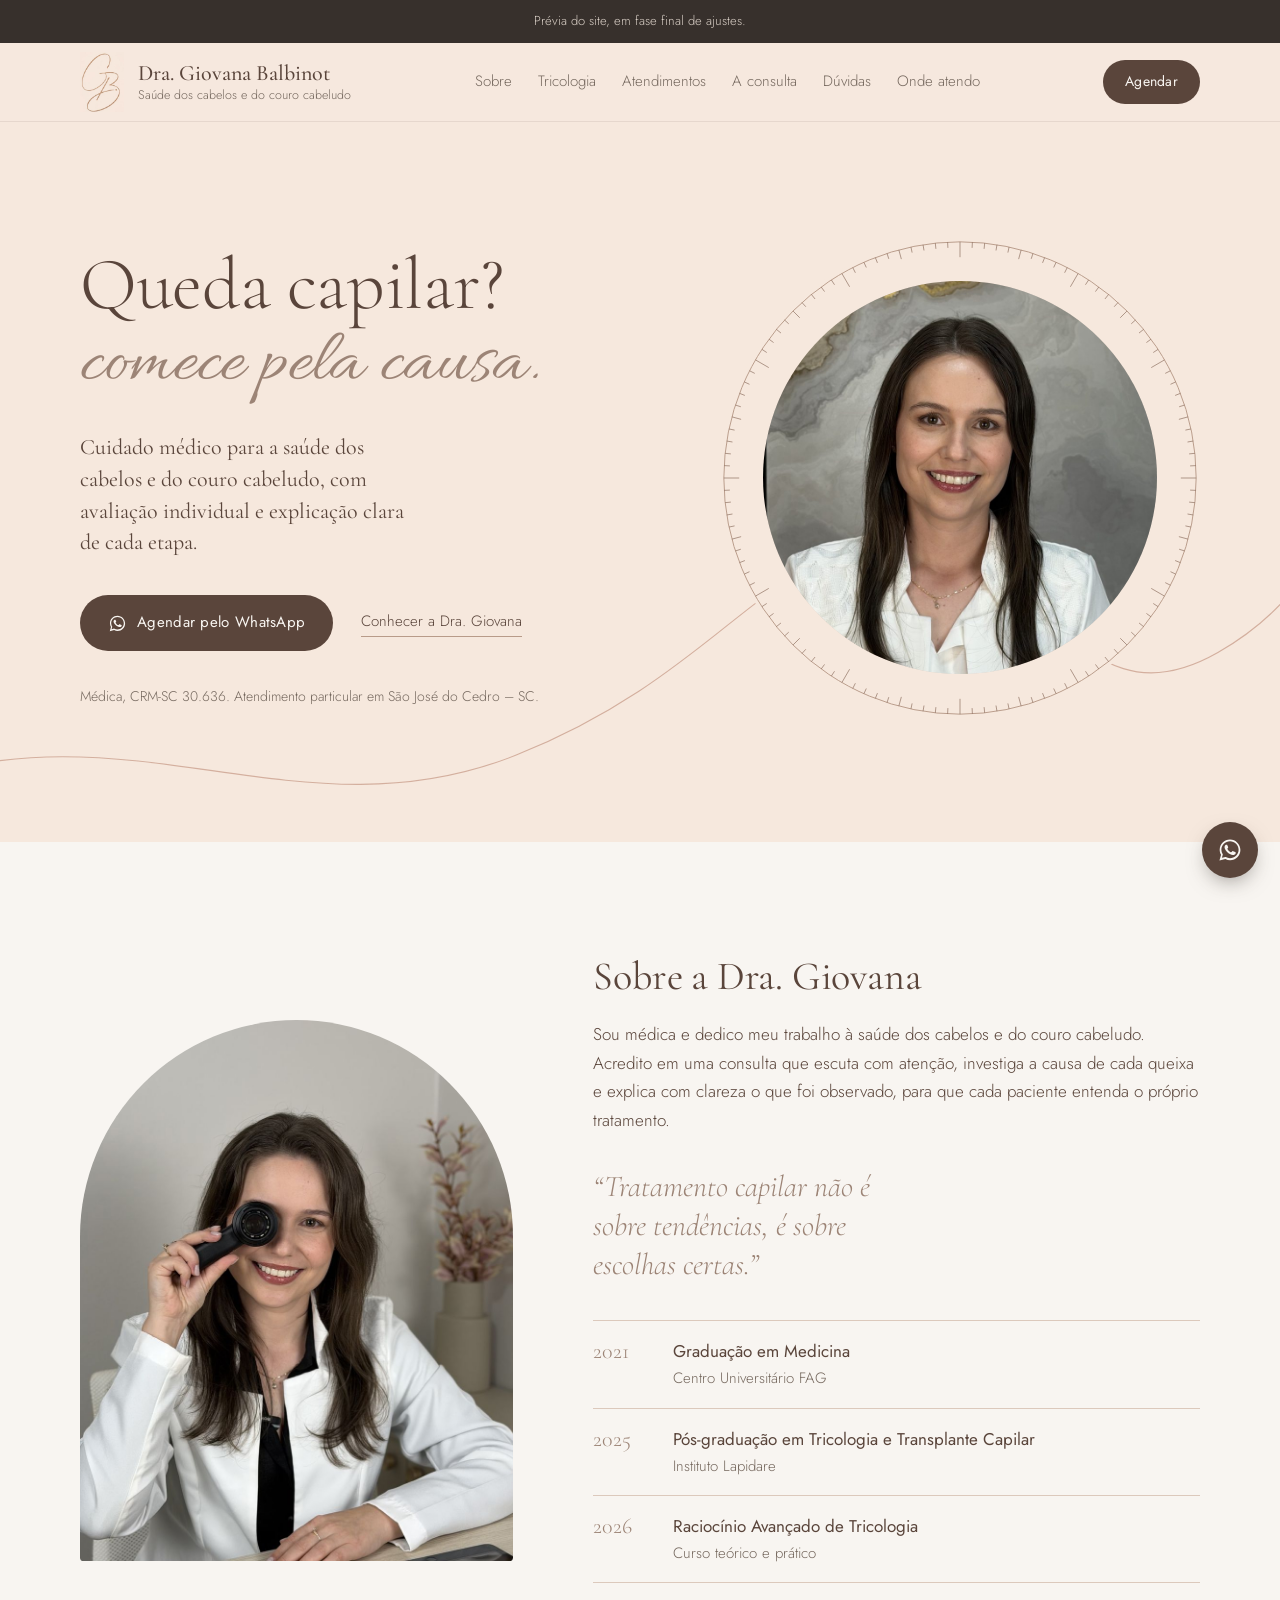
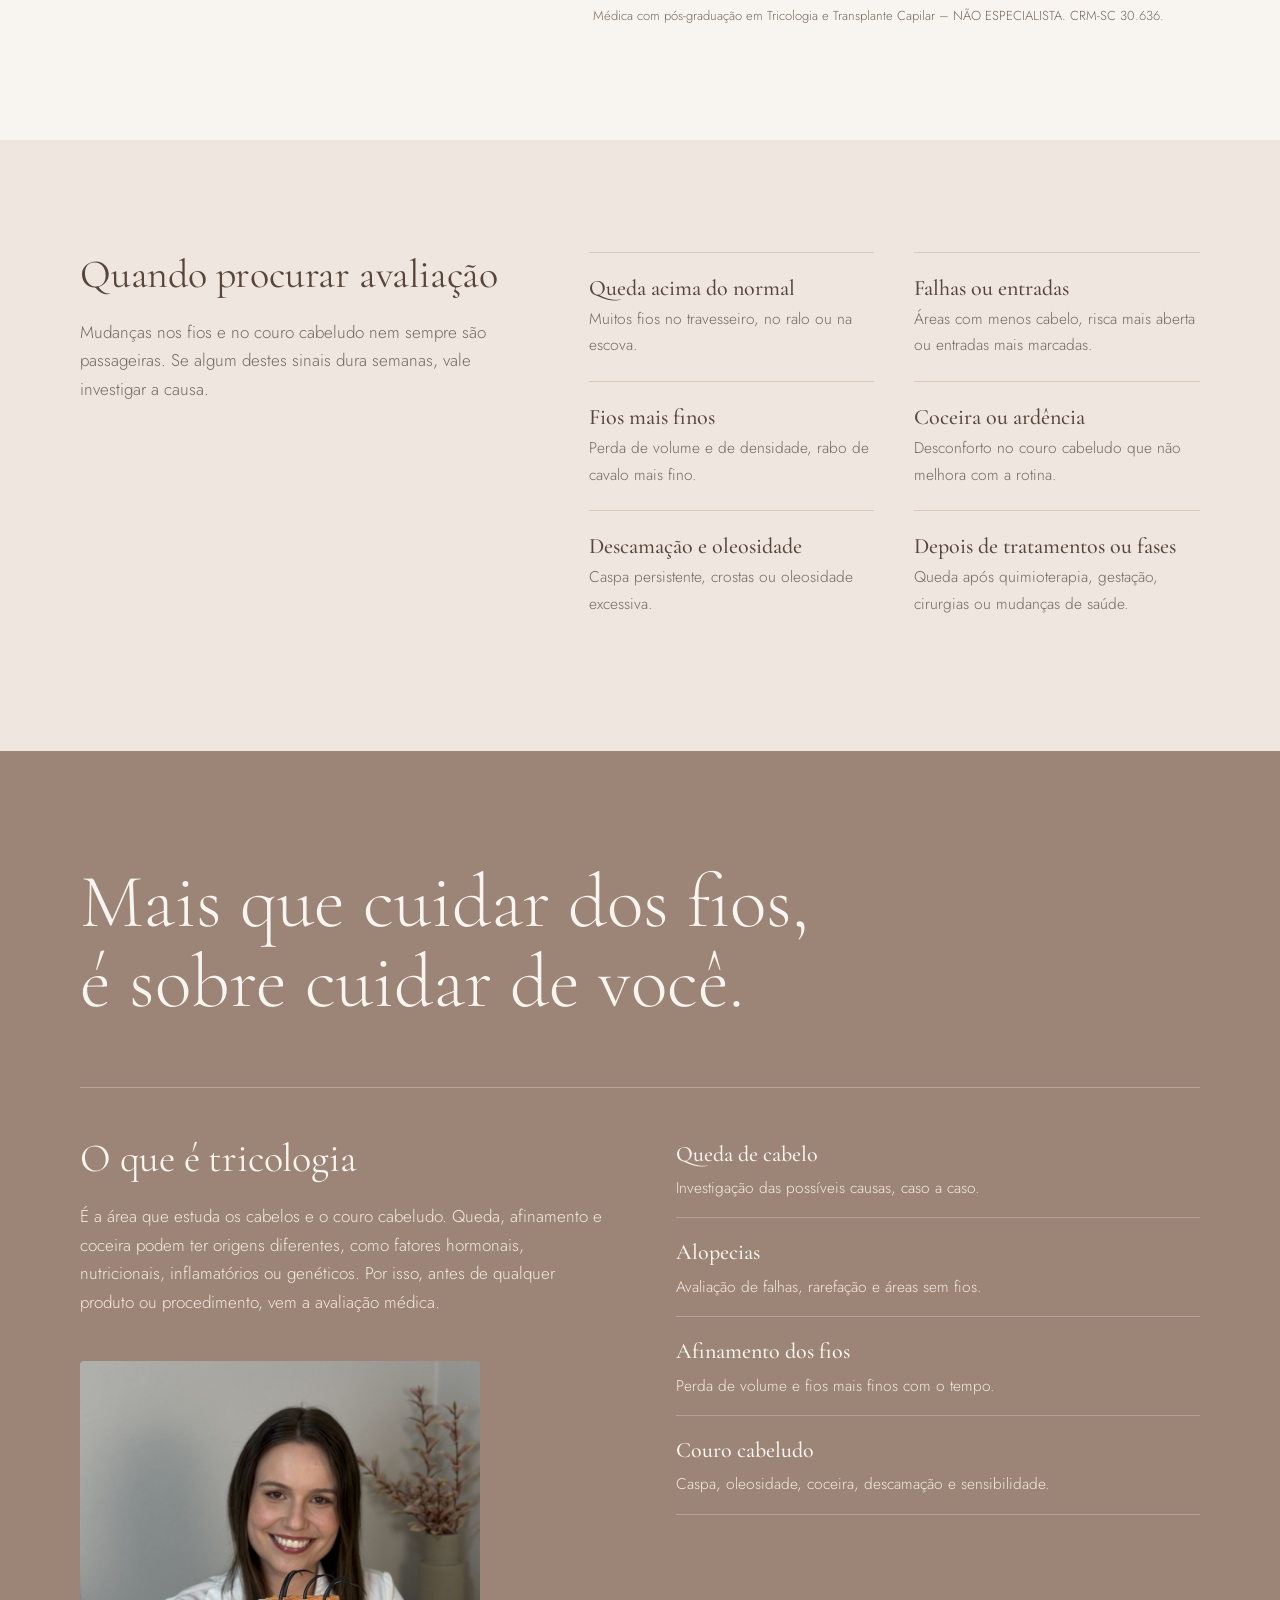
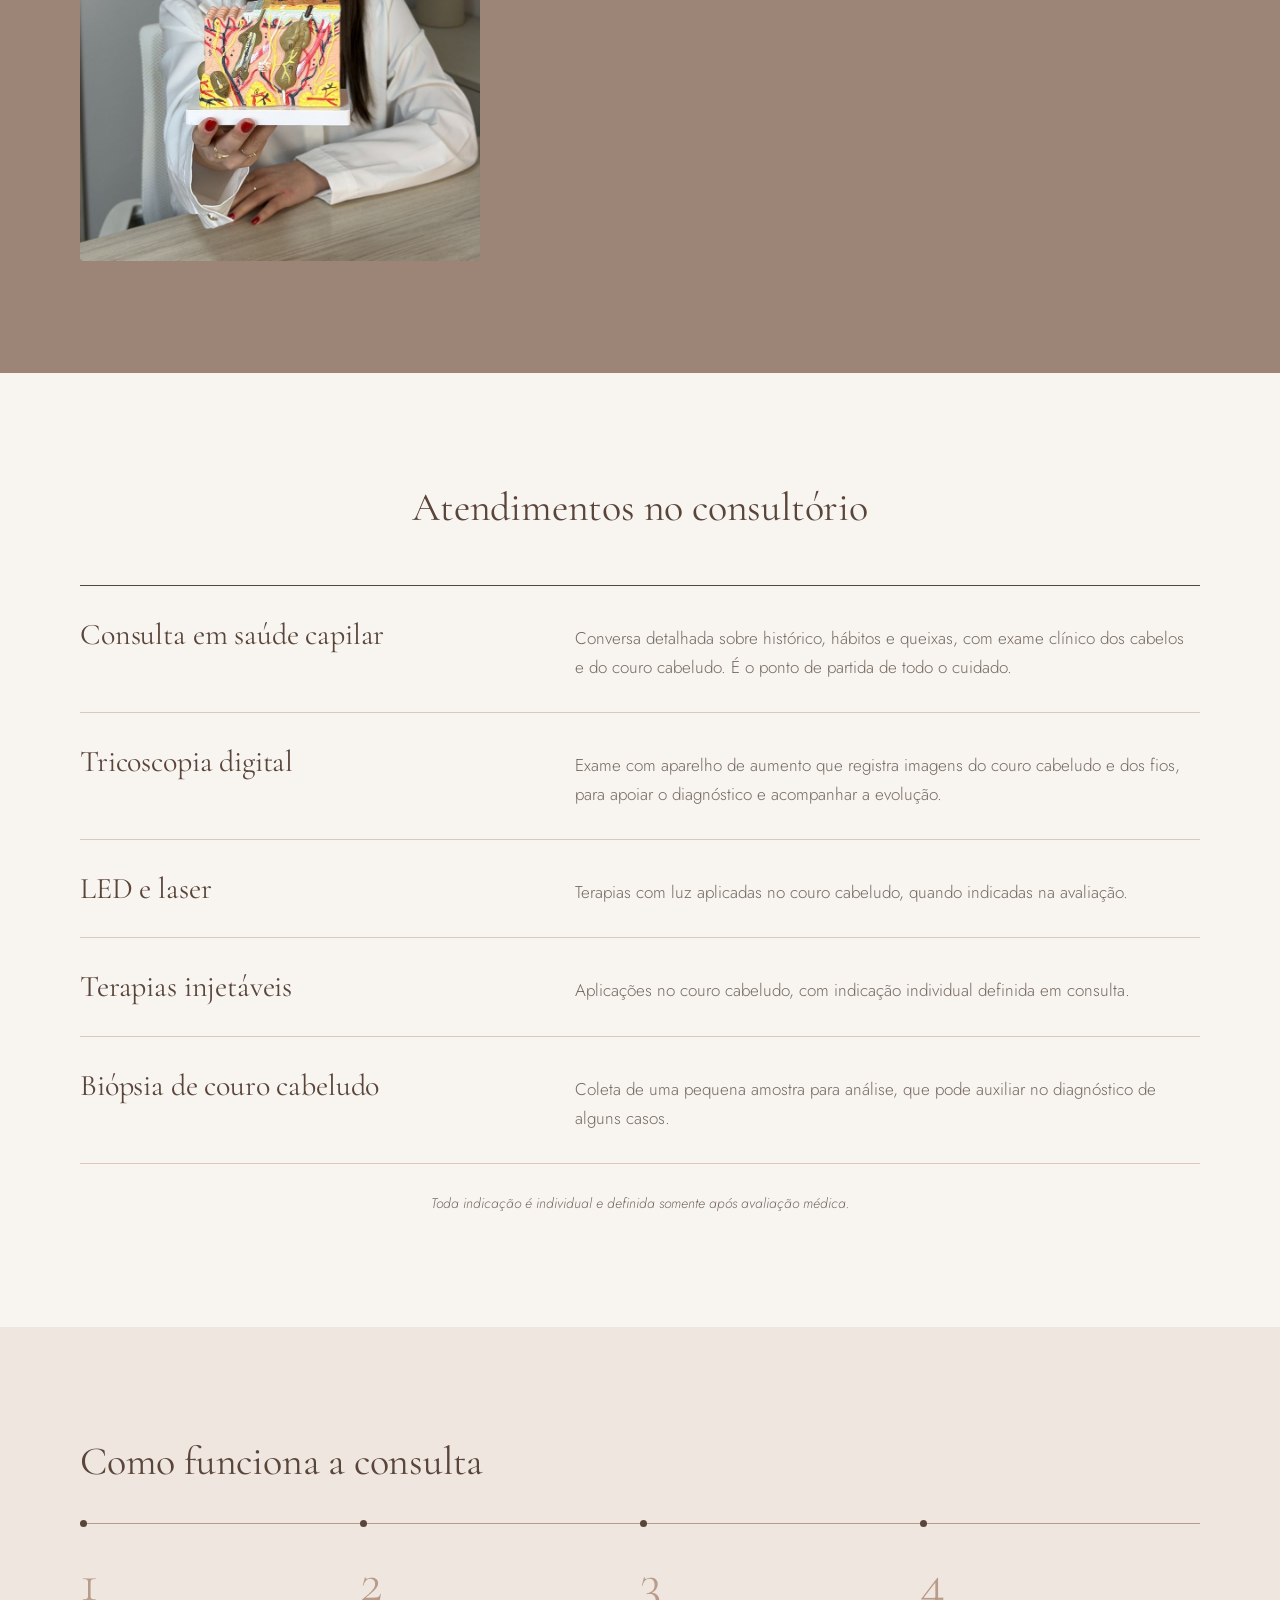
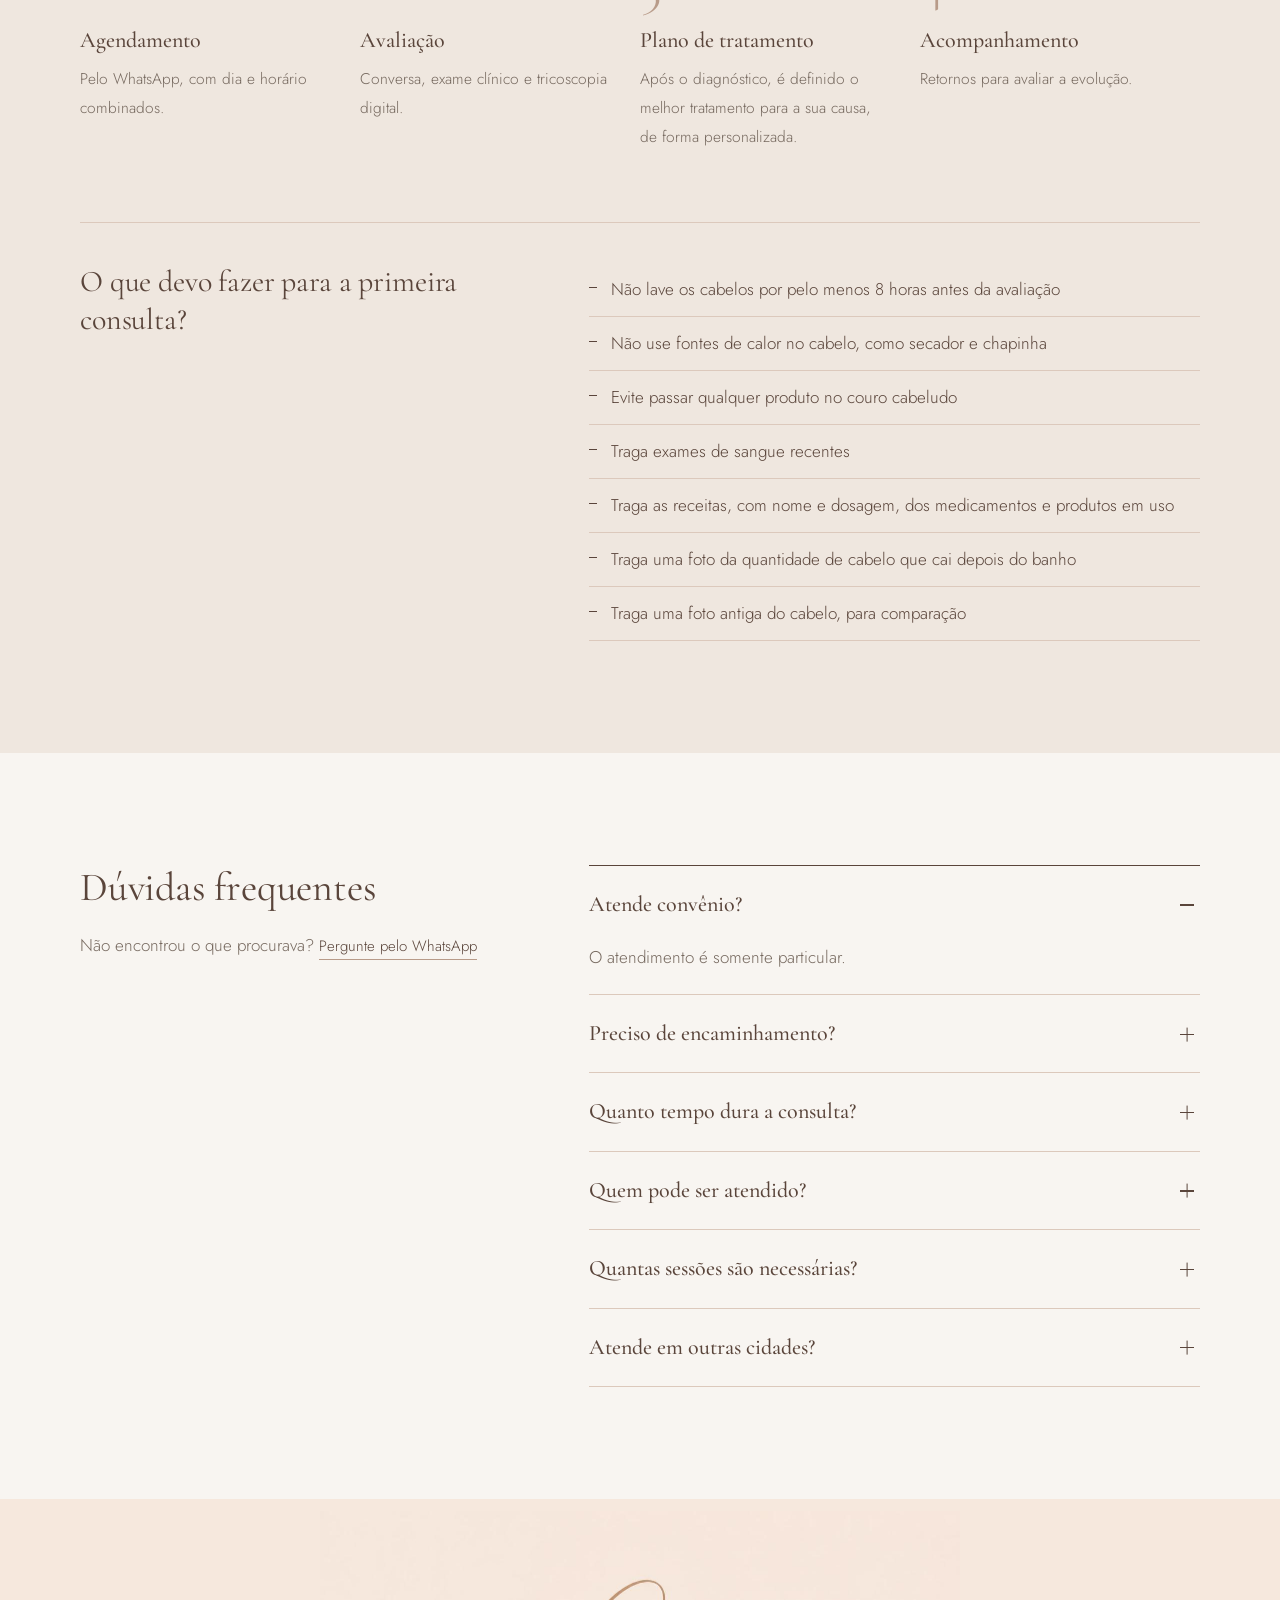
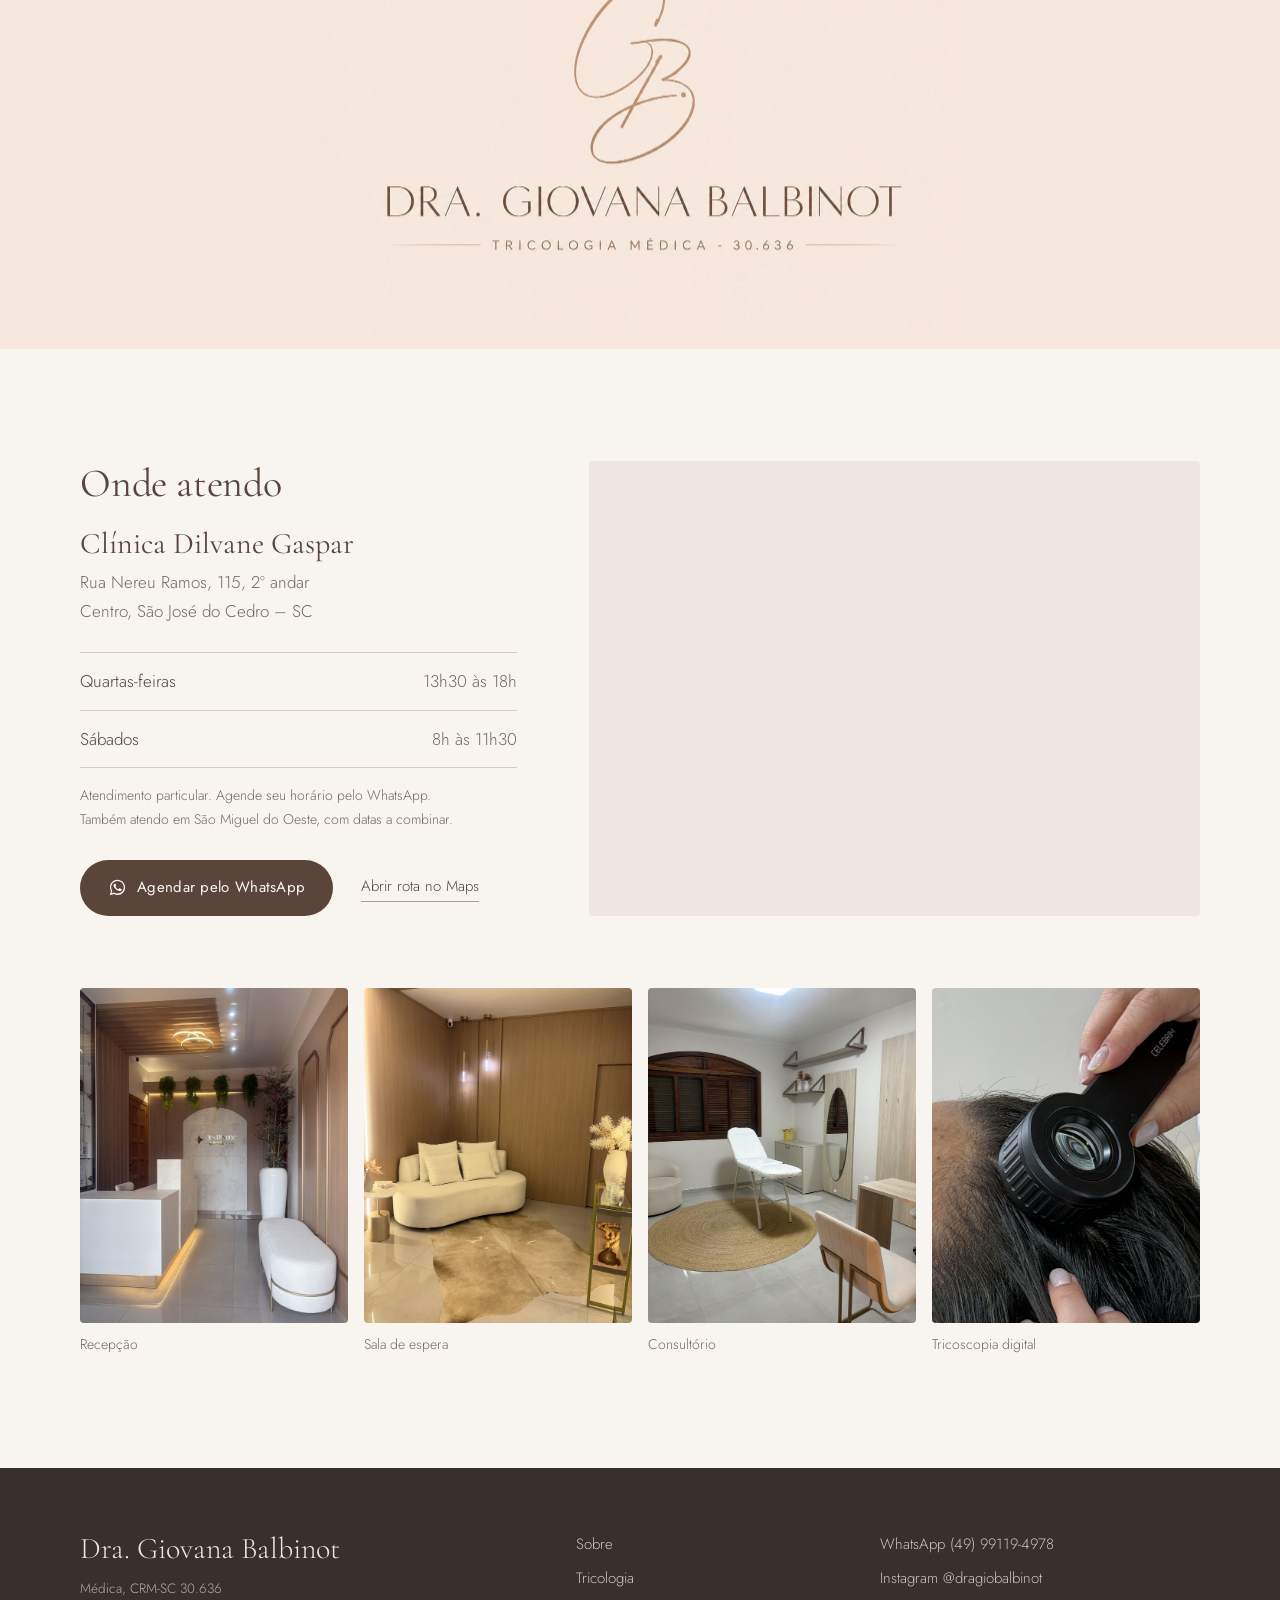
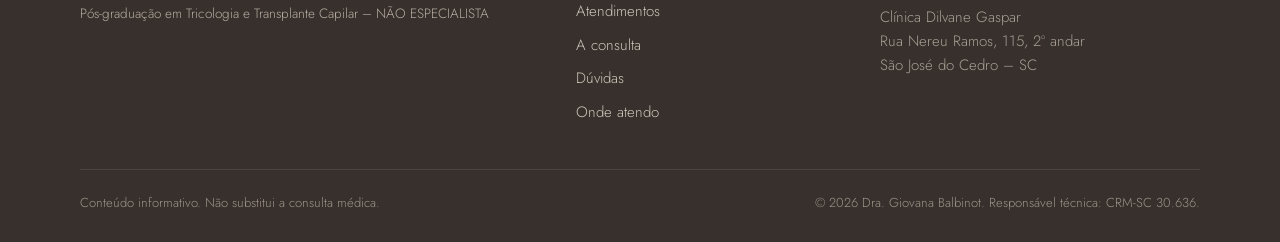
==== index.html @ 375c1441 "Site 1: fotos da Dra. Giovana e do consultório, item de foto antiga, texto do Sobre aprovado Co-Auth" ====
<!doctype html>
<html lang="pt-BR">
<head>
<meta charset="utf-8">
<meta name="viewport" content="width=device-width, initial-scale=1">
<title>Dra. Giovana Balbinot · Médica · Saúde capilar em São José do Cedro – SC</title>
<meta name="description" content="Dra. Giovana Balbinot, médica (CRM-SC 30.636). Consultas voltadas à saúde dos cabelos e do couro cabeludo em São José do Cedro – SC. Agendamento pelo WhatsApp.">
<meta name="theme-color" content="#F6E8DD">
<meta name="robots" content="noindex, nofollow"><!-- prévia: remover ao publicar no domínio -->
<meta property="og:type" content="website">
<meta property="og:title" content="Dra. Giovana Balbinot · Saúde dos cabelos e do couro cabeludo">
<meta property="og:description" content="Consultas em São José do Cedro – SC. Agendamento pelo WhatsApp.">
<meta property="og:image" content="https://osvaldobiffi-source.github.io/site-dragiovana/img/logo.jpg">
<link rel="icon" href="img/logo.jpg">
<link rel="preconnect" href="https://fonts.googleapis.com">
<link rel="preconnect" href="https://fonts.gstatic.com" crossorigin>
<link href="https://fonts.googleapis.com/css2?family=Allura&family=Cormorant+Garamond:ital,wght@0,300;0,400;0,500;1,300;1,400&family=Jost:wght@300;400;500&display=swap" rel="stylesheet">
<link rel="stylesheet" href="estilo.css">
<script type="application/ld+json">
{
  "@context": "https://schema.org",
  "@type": "Physician",
  "name": "Dra. Giovana Balbinot",
  "description": "Médica com atendimento voltado à saúde dos cabelos e do couro cabeludo.",
  "telephone": "+55-49-99119-4978",
  "url": "https://dragiovanabalbinot.com.br/",
  "image": "https://dragiovanabalbinot.com.br/img/logo.jpg",
  "address": {
    "@type": "PostalAddress",
    "streetAddress": "Rua Nereu Ramos, 115, 2º andar (Clínica Dilvane Gaspar)",
    "addressLocality": "São José do Cedro",
    "addressRegion": "SC",
    "addressCountry": "BR"
  },
  "openingHoursSpecification": [
    {"@type": "OpeningHoursSpecification", "dayOfWeek": "Wednesday", "opens": "13:30", "closes": "18:00"},
    {"@type": "OpeningHoursSpecification", "dayOfWeek": "Saturday", "opens": "08:00", "closes": "11:30"}
  ],
  "sameAs": ["https://www.instagram.com/dragiobalbinot/"]
}
</script>
</head>
<body>

<div class="previa-aviso" role="note">
  <div class="wrap">Prévia do site, em fase final de ajustes.</div>
</div>

<header class="topo">
  <div class="wrap topo-in">
    <a href="#inicio" class="marca" aria-label="Dra. Giovana Balbinot, início">
      <span class="marca-gb"><img src="img/logo.jpg" alt=""></span>
      <span class="marca-txt">Dra. Giovana Balbinot<small>Saúde dos cabelos e do couro cabeludo</small></span>
    </a>
    <nav class="menu" id="menu" aria-label="Menu">
      <a href="#sobre">Sobre</a>
      <a href="#tricologia">Tricologia</a>
      <a href="#atendimentos">Atendimentos</a>
      <a href="#consulta">A consulta</a>
      <a href="#duvidas">Dúvidas</a>
      <a href="#local">Onde atendo</a>
      <a class="btn btn-cafe menu-cta" href="https://wa.me/5549991194978?text=Ol%C3%A1%2C%20Dra.%20Giovana!%20Gostaria%20de%20agendar%20uma%20consulta." target="_blank" rel="noopener">Agendar pelo WhatsApp</a>
    </nav>
    <a class="btn btn-cafe topo-cta" href="https://wa.me/5549991194978?text=Ol%C3%A1%2C%20Dra.%20Giovana!%20Gostaria%20de%20agendar%20uma%20consulta." target="_blank" rel="noopener">Agendar</a>
    <button class="hamb" id="hamb" aria-label="Abrir menu" aria-expanded="false" aria-controls="menu"><span></span><span></span><span></span></button>
  </div>
</header>

<main>

<!-- INÍCIO: a lente do tricoscópio -->
<section id="inicio" class="hero">
  <svg class="fio" viewBox="0 0 1440 760" preserveAspectRatio="xMidYMid slice" aria-hidden="true">
    <path d="M-60 700 C 180 610, 360 760, 590 668 S 860 430, 1010 452 S 1190 640, 1330 560 S 1450 360, 1520 330"/>
  </svg>
  <div class="wrap hero-in">
    <div class="hero-txt">
      <h1>Queda capilar? <span class="script">comece pela causa.</span></h1>
      <p class="lead">Cuidado médico para a saúde dos cabelos e do couro cabeludo, com avaliação individual e explicação clara de cada etapa.</p>
      <div class="hero-cta">
        <a class="btn btn-cafe" href="https://wa.me/5549991194978?text=Ol%C3%A1%2C%20Dra.%20Giovana!%20Gostaria%20de%20agendar%20uma%20consulta." target="_blank" rel="noopener"><svg viewBox="0 0 32 32" aria-hidden="true"><use href="#ico-wa"/></svg>Agendar pelo WhatsApp</a>
        <a class="link-sub" href="#sobre">Conhecer a Dra. Giovana</a>
      </div>
      <p class="hero-crm">Médica, CRM-SC 30.636. Atendimento particular em São José do Cedro – SC.</p>
    </div>
    <figure class="lente">
      <svg class="lente-marcas" viewBox="0 0 500 500" aria-hidden="true"><circle cx="250" cy="250" r="246"/><path d="M250.0 4.0L250.0 20.0M262.9 4.3L262.6 10.3M275.7 5.3L275.1 11.3M288.5 7.0L287.5 13.0M301.1 9.4L299.9 15.2M313.7 12.4L311.1 22.0M326.0 16.0L324.2 21.7M338.2 20.3L336.0 25.9M350.1 25.3L347.6 30.7M361.7 30.8L359.0 36.2M373.0 37.0L365.0 50.8M384.0 43.7L380.7 48.7M394.6 51.0L391.1 55.8M404.8 58.8L401.0 63.5M414.6 67.2L410.6 71.6M423.9 76.1L416.9 83.1M432.8 85.4L428.4 89.4M441.2 95.2L436.5 99.0M449.0 105.4L444.2 108.9M456.3 116.0L451.3 119.3M463.0 127.0L449.2 135.0M469.2 138.3L463.8 141.0M474.7 149.9L469.3 152.4M479.7 161.8L474.1 164.0M484.0 174.0L478.3 175.8M487.6 186.3L478.0 188.9M490.6 198.9L484.8 200.1M493.0 211.5L487.0 212.5M494.7 224.3L488.7 224.9M495.7 237.1L489.7 237.4M496.0 250.0L480.0 250.0M495.7 262.9L489.7 262.6M494.7 275.7L488.7 275.1M493.0 288.5L487.0 287.5M490.6 301.1L484.8 299.9M487.6 313.7L478.0 311.1M484.0 326.0L478.3 324.2M479.7 338.2L474.1 336.0M474.7 350.1L469.3 347.6M469.2 361.7L463.8 359.0M463.0 373.0L449.2 365.0M456.3 384.0L451.3 380.7M449.0 394.6L444.2 391.1M441.2 404.8L436.5 401.0M432.8 414.6L428.4 410.6M423.9 423.9L416.9 416.9M414.6 432.8L410.6 428.4M404.8 441.2L401.0 436.5M394.6 449.0L391.1 444.2M384.0 456.3L380.7 451.3M373.0 463.0L365.0 449.2M361.7 469.2L359.0 463.8M350.1 474.7L347.6 469.3M338.2 479.7L336.0 474.1M326.0 484.0L324.2 478.3M313.7 487.6L311.1 478.0M301.1 490.6L299.9 484.8M288.5 493.0L287.5 487.0M275.7 494.7L275.1 488.7M262.9 495.7L262.6 489.7M250.0 496.0L250.0 480.0M237.1 495.7L237.4 489.7M224.3 494.7L224.9 488.7M211.5 493.0L212.5 487.0M198.9 490.6L200.1 484.8M186.3 487.6L188.9 478.0M174.0 484.0L175.8 478.3M161.8 479.7L164.0 474.1M149.9 474.7L152.4 469.3M138.3 469.2L141.0 463.8M127.0 463.0L135.0 449.2M116.0 456.3L119.3 451.3M105.4 449.0L108.9 444.2M95.2 441.2L99.0 436.5M85.4 432.8L89.4 428.4M76.1 423.9L83.1 416.9M67.2 414.6L71.6 410.6M58.8 404.8L63.5 401.0M51.0 394.6L55.8 391.1M43.7 384.0L48.7 380.7M37.0 373.0L50.8 365.0M30.8 361.7L36.2 359.0M25.3 350.1L30.7 347.6M20.3 338.2L25.9 336.0M16.0 326.0L21.7 324.2M12.4 313.7L22.0 311.1M9.4 301.1L15.2 299.9M7.0 288.5L13.0 287.5M5.3 275.7L11.3 275.1M4.3 262.9L10.3 262.6M4.0 250.0L20.0 250.0M4.3 237.1L10.3 237.4M5.3 224.3L11.3 224.9M7.0 211.5L13.0 212.5M9.4 198.9L15.2 200.1M12.4 186.3L22.0 188.9M16.0 174.0L21.7 175.8M20.3 161.8L25.9 164.0M25.3 149.9L30.7 152.4M30.8 138.3L36.2 141.0M37.0 127.0L50.8 135.0M43.7 116.0L48.7 119.3M51.0 105.4L55.8 108.9M58.8 95.2L63.5 99.0M67.2 85.4L71.6 89.4M76.1 76.1L83.1 83.1M85.4 67.2L89.4 71.6M95.2 58.8L99.0 63.5M105.4 51.0L108.9 55.8M116.0 43.7L119.3 48.7M127.0 37.0L135.0 50.8M138.3 30.8L141.0 36.2M149.9 25.3L152.4 30.7M161.8 20.3L164.0 25.9M174.0 16.0L175.8 21.7M186.3 12.4L188.9 22.0M198.9 9.4L200.1 15.2M211.5 7.0L212.5 13.0M224.3 5.3L224.9 11.3M237.1 4.3L237.4 10.3"/></svg>
      <img class="lente-foto" src="img/giovana-retrato.jpg" width="900" height="900" alt="Dra. Giovana Balbinot, de jaleco branco, sorrindo">
    </figure>
  </div>
</section>

<!-- SOBRE -->
<section id="sobre" class="secao">
  <div class="wrap sobre">
    <img class="sobre-foto" src="img/giovana-tricoscopio.jpg" width="900" height="1125" loading="lazy" alt="Dra. Giovana sorrindo e segurando o tricoscópio na frente de um dos olhos">
    <div class="sobre-txt">
      <h2>Sobre a Dra. Giovana</h2>
      <p>Sou médica e dedico meu trabalho à saúde dos cabelos e do couro cabeludo. Acredito em uma consulta que escuta com atenção, investiga a causa de cada queixa e explica com clareza o que foi observado, para que cada paciente entenda o próprio tratamento.</p>
      <blockquote class="citacao">“Tratamento capilar não é sobre tendências, é sobre escolhas certas.”</blockquote>
      <dl class="formacao">
        <div><dt>2021</dt><dd><b>Graduação em Medicina</b>Centro Universitário FAG</dd></div>
        <div><dt>2025</dt><dd><b>Pós-graduação em Tricologia e Transplante Capilar</b>Instituto Lapidare</dd></div>
        <div><dt>2026</dt><dd><b>Raciocínio Avançado de Tricologia</b>Curso teórico e prático</dd></div>
      </dl>
      <p class="titulo-cfm">Médica com pós-graduação em Tricologia e Transplante Capilar – NÃO ESPECIALISTA. CRM-SC 30.636.</p>
    </div>
  </div>
</section>

<!-- QUANDO PROCURAR -->
<section id="quando" class="secao secao-nude">
  <div class="wrap duas-col">
    <div class="col-tit">
      <h2>Quando procurar avaliação</h2>
      <p>Mudanças nos fios e no couro cabeludo nem sempre são passageiras. Se algum destes sinais dura semanas, vale investigar a causa.</p>
    </div>
    <ul class="sinais">
      <li><b>Queda acima do normal</b>Muitos fios no travesseiro, no ralo ou na escova.</li>
      <li><b>Falhas ou entradas</b>Áreas com menos cabelo, risca mais aberta ou entradas mais marcadas.</li>
      <li><b>Fios mais finos</b>Perda de volume e de densidade, rabo de cavalo mais fino.</li>
      <li><b>Coceira ou ardência</b>Desconforto no couro cabeludo que não melhora com a rotina.</li>
      <li><b>Descamação e oleosidade</b>Caspa persistente, crostas ou oleosidade excessiva.</li>
      <li><b>Depois de tratamentos ou fases</b>Queda após quimioterapia, gestação, cirurgias ou mudanças de saúde.</li>
    </ul>
  </div>
</section>

<!-- TRICOLOGIA -->
<section id="tricologia" class="secao secao-mocha">
  <div class="wrap">
    <p class="manchete">Mais que cuidar dos fios,<br> é sobre cuidar de <span class="sr">você</span><span aria-hidden="true">voc<span class="ce">e<i>&#710;</i></span></span>.</p>
    <div class="tri">
      <div>
        <h2>O que é tricologia</h2>
        <p>É a área que estuda os cabelos e o couro cabeludo. Queda, afinamento e coceira podem ter origens diferentes, como fatores hormonais, nutricionais, inflamatórios ou genéticos. Por isso, antes de qualquer produto ou procedimento, vem a avaliação médica.</p>
        <img class="tri-foto" src="img/giovana-modelo.jpg" width="900" height="1125" loading="lazy" alt="Dra. Giovana mostrando um modelo anatômico do couro cabeludo e dos folículos">
      </div>
      <ul class="condicoes">
        <li><b>Queda de cabelo</b>Investigação das possíveis causas, caso a caso.</li>
        <li><b>Alopecias</b>Avaliação de falhas, rarefação e áreas sem fios.</li>
        <li><b>Afinamento dos fios</b>Perda de volume e fios mais finos com o tempo.</li>
        <li><b>Couro cabeludo</b>Caspa, oleosidade, coceira, descamação e sensibilidade.</li>
      </ul>
    </div>
  </div>
</section>

<!-- ATENDIMENTOS -->
<section id="atendimentos" class="secao">
  <div class="wrap">
    <h2 class="tit-centro">Atendimentos no consultório</h2>
    <ul class="servicos">
      <li><h3>Consulta em saúde capilar</h3><p>Conversa detalhada sobre histórico, hábitos e queixas, com exame clínico dos cabelos e do couro cabeludo. É o ponto de partida de todo o cuidado.</p></li>
      <li><h3>Tricoscopia digital</h3><p>Exame com aparelho de aumento que registra imagens do couro cabeludo e dos fios, para apoiar o diagnóstico e acompanhar a evolução.</p></li>
      <li><h3>LED e laser</h3><p>Terapias com luz aplicadas no couro cabeludo, quando indicadas na avaliação.</p></li>
      <li><h3>Terapias injetáveis</h3><p>Aplicações no couro cabeludo, com indicação individual definida em consulta.</p></li>
      <li><h3>Biópsia de couro cabeludo</h3><p>Coleta de uma pequena amostra para análise, que pode auxiliar no diagnóstico de alguns casos.</p></li>
    </ul>
    <p class="aviso">Toda indicação é individual e definida somente após avaliação médica.</p>
  </div>
</section>

<!-- CONSULTA -->
<section id="consulta" class="secao secao-nude">
  <div class="wrap">
    <h2>Como funciona a consulta</h2>
    <ol class="passos">
      <li><b>Agendamento</b><span>Pelo WhatsApp, com dia e horário combinados.</span></li>
      <li><b>Avaliação</b><span>Conversa, exame clínico e tricoscopia digital.</span></li>
      <li><b>Plano de tratamento</b><span>Após o diagnóstico, é definido o melhor tratamento para a sua causa, de forma personalizada.</span></li>
      <li><b>Acompanhamento</b><span>Retornos para avaliar a evolução.</span></li>
    </ol>
    <div class="antes">
      <h3>O que devo fazer para a primeira consulta?</h3>
      <ul>
        <li>Não lave os cabelos por pelo menos 8 horas antes da avaliação</li>
        <li>Não use fontes de calor no cabelo, como secador e chapinha</li>
        <li>Evite passar qualquer produto no couro cabeludo</li>
        <li>Traga exames de sangue recentes</li>
        <li>Traga as receitas, com nome e dosagem, dos medicamentos e produtos em uso</li>
        <li>Traga uma foto da quantidade de cabelo que cai depois do banho</li>
        <li>Traga uma foto antiga do cabelo, para comparação</li>
      </ul>
    </div>
  </div>
</section>

<!-- DÚVIDAS -->
<section id="duvidas" class="secao">
  <div class="wrap duas-col">
    <div class="col-tit">
      <h2>Dúvidas frequentes</h2>
      <p>Não encontrou o que procurava? <a class="link-sub" href="https://wa.me/5549991194978" target="_blank" rel="noopener">Pergunte pelo WhatsApp</a></p>
    </div>
    <div class="faq">
      <details open><summary>Atende convênio?</summary><p>O atendimento é somente particular.</p></details>
      <details><summary>Preciso de encaminhamento?</summary><p>Não. Basta agendar pelo WhatsApp.</p></details>
      <details><summary>Quanto tempo dura a consulta?</summary><p>A primeira consulta dura até 1h30. Os retornos duram no máximo 1 hora.</p></details>
      <details><summary>Quem pode ser atendido?</summary><p>Homens e mulheres, de jovens a idosos. Não há atendimento para crianças.</p></details>
      <details><summary>Quantas sessões são necessárias?</summary><p>Depende de cada caso. O número de sessões e o intervalo entre elas são definidos depois da avaliação médica.</p></details>
      <details><summary>Atende em outras cidades?</summary><p>Sim. Também há atendimentos em São Miguel do Oeste, sem dia fixo. Consulte as datas pelo WhatsApp.</p></details>
    </div>
  </div>
</section>

<div class="marca-faixa"><img src="img/logo.jpg" alt="Dra. Giovana Balbinot, Tricologia Médica, CRM 30.636"></div>

<!-- LOCAL -->
<section id="local" class="secao">
  <div class="wrap local">
    <div>
      <h2>Onde atendo</h2>
      <p class="end"><b>Clínica Dilvane Gaspar</b>Rua Nereu Ramos, 115, 2º andar<br>Centro, São José do Cedro – SC</p>
      <dl class="horarios">
        <div><dt>Quartas-feiras</dt><dd>13h30 às 18h</dd></div>
        <div><dt>Sábados</dt><dd>8h às 11h30</dd></div>
      </dl>
      <p class="pequeno">Atendimento particular. Agende seu horário pelo WhatsApp.<br>Também atendo em São Miguel do Oeste, com datas a combinar.</p>
      <div class="hero-cta">
        <a class="btn btn-cafe" href="https://wa.me/5549991194978?text=Ol%C3%A1%2C%20Dra.%20Giovana!%20Gostaria%20de%20agendar%20uma%20consulta." target="_blank" rel="noopener"><svg viewBox="0 0 32 32" aria-hidden="true"><use href="#ico-wa"/></svg>Agendar pelo WhatsApp</a>
        <a class="link-sub" href="https://www.google.com/maps/search/?api=1&amp;query=Rua+Nereu+Ramos+115+S%C3%A3o+Jos%C3%A9+do+Cedro+SC" target="_blank" rel="noopener">Abrir rota no Maps</a>
      </div>
    </div>
    <div class="mapa"><iframe title="Mapa: Rua Nereu Ramos, 115, São José do Cedro" loading="lazy" src="https://maps.google.com/maps?q=Rua%20Nereu%20Ramos%2C%20115%2C%20S%C3%A3o%20Jos%C3%A9%20do%20Cedro%20-%20SC&amp;z=16&amp;output=embed"></iframe></div>
  </div>
  <div class="wrap galeria">
    <figure><img src="img/recepcao.jpg" width="700" height="875" loading="lazy" alt="Recepção da Clínica Dilvane Gaspar"><figcaption>Recepção</figcaption></figure>
    <figure><img src="img/sala-espera.jpg" width="700" height="875" loading="lazy" alt="Sala de espera com sofá claro"><figcaption>Sala de espera</figcaption></figure>
    <figure><img src="img/consultorio.jpg" width="700" height="875" loading="lazy" alt="Consultório com maca e mesa de atendimento"><figcaption>Consultório</figcaption></figure>
    <figure><img src="img/tricoscopia.jpg" width="700" height="875" loading="lazy" alt="Tricoscópio digital sobre o couro cabeludo durante o exame"><figcaption>Tricoscopia digital</figcaption></figure>
  </div>
</section>

</main>

<footer class="rodape">
  <div class="wrap rodape-in">
    <div>
      <p class="rodape-nome">Dra. Giovana Balbinot</p>
      <p class="rodape-tit">Médica, CRM-SC 30.636<br>Pós-graduação em Tricologia e Transplante Capilar – NÃO ESPECIALISTA</p>
    </div>
    <nav class="rodape-nav" aria-label="Rodapé">
      <a href="#sobre">Sobre</a><a href="#tricologia">Tricologia</a><a href="#atendimentos">Atendimentos</a><a href="#consulta">A consulta</a><a href="#duvidas">Dúvidas</a><a href="#local">Onde atendo</a>
    </nav>
    <div class="rodape-contato">
      <a href="https://wa.me/5549991194978" target="_blank" rel="noopener">WhatsApp (49) 99119-4978</a>
      <a href="https://www.instagram.com/dragiobalbinot/" target="_blank" rel="noopener">Instagram @dragiobalbinot</a>
      <span>Clínica Dilvane Gaspar<br>Rua Nereu Ramos, 115, 2º andar<br>São José do Cedro – SC</span>
    </div>
  </div>
  <div class="wrap rodape-legal"><span>Conteúdo informativo. Não substitui a consulta médica.</span><span>© 2026 Dra. Giovana Balbinot. Responsável técnica: CRM-SC 30.636.</span></div>
</footer>

<a class="wa" href="https://wa.me/5549991194978?text=Ol%C3%A1%2C%20Dra.%20Giovana!%20Gostaria%20de%20agendar%20uma%20consulta." target="_blank" rel="noopener" aria-label="Agendar pelo WhatsApp"><svg viewBox="0 0 32 32" aria-hidden="true"><use href="#ico-wa"/></svg></a>

<svg width="0" height="0" style="position:absolute" aria-hidden="true">
  <symbol id="ico-wa" viewBox="0 0 32 32"><path fill="currentColor" d="M16 3C9 3 3.3 8.6 3.3 15.6c0 2.2.6 4.4 1.7 6.3L3 29l7.3-1.9c1.8 1 3.8 1.5 5.8 1.5 7 0 12.7-5.7 12.7-12.6S23 3 16 3zm0 23.1c-1.9 0-3.7-.5-5.3-1.4l-.4-.2-4.3 1.1 1.2-4.2-.3-.4c-1-1.6-1.5-3.5-1.5-5.4C5.4 9.8 10.1 5.1 16 5.1s10.6 4.7 10.6 10.5S21.8 26.1 16 26.1zm5.8-7.9c-.3-.2-1.9-.9-2.2-1-.3-.1-.5-.2-.7.2-.2.3-.8 1-1 1.2-.2.2-.4.2-.7.1-.3-.2-1.3-.5-2.6-1.6-1-.9-1.6-1.9-1.8-2.2-.2-.3 0-.5.1-.7l.5-.6c.2-.2.2-.4.3-.6.1-.2 0-.4 0-.6l-1-2.4c-.3-.6-.5-.5-.7-.5h-.6c-.2 0-.6.1-.9.4-.3.3-1.2 1.1-1.2 2.8s1.2 3.2 1.4 3.5c.2.2 2.4 3.6 5.8 5 .8.4 1.4.6 1.9.7.8.3 1.6.2 2.2.1.7-.1 1.9-.8 2.2-1.5.3-.7.3-1.3.2-1.5-.1-.2-.3-.3-.6-.4z"/></symbol>
</svg>

<script>
(function(){
  var b=document.getElementById('hamb'), m=document.getElementById('menu');
  function fechar(){document.body.classList.remove('menu-aberto');b.setAttribute('aria-expanded','false');b.setAttribute('aria-label','Abrir menu');}
  b.addEventListener('click',function(){
    var aberto=document.body.classList.toggle('menu-aberto');
    b.setAttribute('aria-expanded',aberto?'true':'false');
    b.setAttribute('aria-label',aberto?'Fechar menu':'Abrir menu');
  });
  m.addEventListener('click',function(e){if(e.target.tagName==='A')fechar();});
  document.addEventListener('keydown',function(e){if(e.key==='Escape')fechar();});
})();
</script>
</body>
</html>
---- estilo.css ----
/* Dra. Giovana Balbinot · paleta oficial da marca
   Ideia central: a lente do tricoscópio + um fio de cabelo em traço fino (o mesmo traço do monograma GB).
   Ousadia só no topo; o resto é quieto. Cormorant: vogal com circunflexo NO FIM da palavra (ex.: "você") sai com acento solto; no meio ("convênio") sai certo. */
:root{
  --logo-bg:#F6E8DD;   /* fundo exato da logo */
  --off:#F8F5F1;       /* fundo principal */
  --nude:#EFE7DF;
  --bege:#DCC9BC;
  --taupe:#B89B89;
  --mocha:#9C8476;     /* tom dos posts */
  --cafe:#5A453B;      /* texto */
  --grafite:#37302C;
  --texto2:#76695F;    /* um pouco mais escuro que o da paleta, para contraste AA */
  --rose:#C89D8A;
  --serif:"Cormorant Garamond",Georgia,serif;
  --sans:"Jost",system-ui,sans-serif;
  --script:"Allura",cursive;
  /* escala 4:3 a partir de 17px */
  --t-sm:14px; --t-base:17px; --t-md:22px; --t-lg:30px; --t-xl:40px; --t-2xl:clamp(46px,6.2vw,74px);
}
*{box-sizing:border-box;margin:0;padding:0}
html{scroll-behavior:smooth;scroll-padding-top:90px}
body{background:var(--off);color:var(--cafe);font-family:var(--sans);font-weight:300;font-size:var(--t-base);line-height:1.7;-webkit-font-smoothing:antialiased;overflow-x:hidden}
img{max-width:100%;display:block}
a{color:inherit;text-decoration:none}
:focus-visible{outline:2px solid var(--cafe);outline-offset:3px;border-radius:2px}
.wrap{width:min(1120px,100% - 48px);margin-inline:auto}

h1,h2,h3{font-family:var(--serif);font-weight:400;color:var(--cafe);line-height:1.1;letter-spacing:-.005em}
h2{font-size:var(--t-xl);margin-bottom:22px}
h3{font-size:var(--t-md);font-weight:500;line-height:1.25}
p{max-width:62ch}
.script{font-family:var(--script);font-weight:400}

/* marcações da prévia */
.previa-aviso{background:var(--grafite);color:#D9CFC6;font-size:13px;text-align:center;padding:9px 0;line-height:1.9}
.tag-prev{display:inline-block;font-family:var(--sans);font-size:11.5px;font-weight:400;letter-spacing:.02em;line-height:1;padding:5px 10px;border:1px dashed var(--rose);color:var(--cafe);background:rgba(255,255,255,.75);border-radius:999px;vertical-align:middle;margin:0 3px}
.previa-aviso a{color:#E9D3C6;border-bottom:1px solid currentColor;margin-left:6px}
.previa-aviso .tag-prev{background:transparent;color:#E9D3C6;border-color:#B98F7C}
.tag-prev.claro{color:var(--off);border-color:rgba(248,245,241,.8);background:rgba(255,255,255,.1)}
.marcado .tag-prev,.ph .tag-prev{display:table;margin:0 0 10px}
.ph{color:var(--texto2);font-style:italic}

/* botões e links */
.btn{display:inline-flex;align-items:center;justify-content:center;gap:10px;padding:15px 28px;border-radius:999px;font-size:15px;font-weight:400;letter-spacing:.02em;transition:background .2s}
.btn svg{width:19px;height:19px;flex:none}
.btn-cafe{background:var(--cafe);color:var(--off)}
.btn-cafe:hover{background:var(--grafite)}
.link-sub{font-size:15px;color:var(--cafe);border-bottom:1px solid var(--taupe);padding-bottom:2px;transition:border-color .2s}
.link-sub:hover{border-color:var(--cafe)}

/* topo */
.topo{position:sticky;top:0;z-index:40;background:rgba(246,232,221,.96);backdrop-filter:blur(8px);border-bottom:1px solid rgba(90,69,59,.1)}
.topo-in{display:flex;align-items:center;justify-content:space-between;height:78px;gap:24px}
.marca{display:flex;align-items:center;gap:14px}
.marca-gb{width:44px;height:60px;overflow:hidden;position:relative;flex:none}
.marca-gb img{position:absolute;width:201px;max-width:none;left:-78px;top:-20px}
.marca-txt{font-family:var(--serif);font-size:22px;font-weight:500;color:var(--cafe);line-height:1.1;white-space:nowrap}
.marca-txt small{display:block;font-family:var(--sans);font-weight:300;font-size:12.5px;color:var(--texto2);margin-top:4px}
.menu{display:flex;gap:26px;font-size:15px;color:var(--texto2)}
.menu a:hover{color:var(--cafe)}
.menu .menu-cta{display:none}
.topo-cta{padding:10px 22px;font-size:14px}
.hamb{display:none;width:44px;height:44px;border:0;background:none;cursor:pointer;position:relative}
.hamb span{position:absolute;left:11px;right:11px;height:1.5px;background:var(--cafe);transition:transform .3s,opacity .3s}
.hamb span:nth-child(1){top:15px}.hamb span:nth-child(2){top:21px}.hamb span:nth-child(3){top:27px}
.menu-aberto .hamb span:nth-child(1){transform:translateY(6px) rotate(45deg)}
.menu-aberto .hamb span:nth-child(2){opacity:0}
.menu-aberto .hamb span:nth-child(3){transform:translateY(-6px) rotate(-45deg)}

/* HERO · a lente e o fio */
.hero{background:var(--logo-bg);position:relative;overflow:hidden}
.fio{position:absolute;inset:0;width:100%;height:100%;pointer-events:none}
.fio path{fill:none;stroke:var(--rose);stroke-width:1.2;stroke-linecap:round;opacity:.75;stroke-dasharray:2400;stroke-dashoffset:2400;animation:desenha 3.2s cubic-bezier(.45,.05,.25,1) .3s forwards}
@keyframes desenha{to{stroke-dashoffset:0}}
.hero-in{position:relative;display:grid;grid-template-columns:1fr 1fr;gap:64px;align-items:center;min-height:min(calc(100vh - 115px),720px);padding:64px 0 72px}
.hero h1{font-size:var(--t-2xl);font-weight:300;line-height:1.02}
.hero h1 .script{display:block;font-weight:400;color:var(--mocha);font-size:1.02em;line-height:1;margin-top:6px}
.hero .lead{font-size:var(--t-md);font-family:var(--serif);font-weight:400;line-height:1.45;color:var(--cafe);margin:28px 0 0;max-width:30ch}
.hero-cta{display:flex;flex-wrap:wrap;align-items:center;gap:18px 28px;margin-top:36px}
.hero-crm{margin-top:34px;font-size:var(--t-sm);color:var(--texto2)}
.hero-txt>*{animation:surge .9s ease both}
.hero-txt>:nth-child(2){animation-delay:.12s}.hero-txt>:nth-child(3){animation-delay:.24s}.hero-txt>:nth-child(4){animation-delay:.36s}
@keyframes surge{from{opacity:0;transform:translateY(10px)}}

.lente{position:relative;width:min(100%,480px);aspect-ratio:1;margin-left:auto}
.lente:before{content:"";position:absolute;inset:0;border-radius:50%;background:var(--logo-bg)}
.lente-marcas{position:absolute;inset:0;width:100%;height:100%}
.lente-marcas circle{fill:none;stroke:var(--taupe);stroke-width:1}
.lente-marcas path{stroke:var(--capu,#8D6F60);stroke-width:1;opacity:.7}
.lente-foto{position:absolute;inset:9%;border-radius:50%;background:linear-gradient(165deg,#E4D3C7 0%,#C7AE9F 55%,#A68E80 100%);display:flex;flex-direction:column;align-items:center;justify-content:center;gap:12px;text-align:center;padding:18%;color:var(--off);box-shadow:inset 0 0 0 1px rgba(255,255,255,.35)}
img.lente-foto{width:82%;height:82%;padding:0;object-fit:cover;object-position:50% 30%;background:var(--bege)}
.lente-leg{font-family:var(--serif);font-size:var(--t-md);line-height:1.3}

/* seções */
.secao{padding:112px 0}
.secao-nude{background:var(--nude)}
.tit-centro{text-align:center;margin-bottom:56px}
.duas-col{display:grid;grid-template-columns:5fr 7fr;gap:72px;align-items:start}
.col-tit p{color:var(--texto2)}

/* sobre */
.sobre{display:grid;grid-template-columns:5fr 7fr;gap:80px;align-items:center}
.sobre-foto{aspect-ratio:4/5;background:linear-gradient(170deg,var(--nude),var(--bege));border-radius:240px 240px 4px 4px;display:flex;flex-direction:column;align-items:center;justify-content:center;gap:12px;text-align:center;padding:40px}
img.sobre-foto{width:100%;height:auto;padding:0;object-fit:cover;background:var(--bege)}
.sobre-leg{font-family:var(--serif);font-size:var(--t-md);color:var(--texto2);max-width:16ch;line-height:1.3}
.sobre-txt>p{margin-bottom:0}
.citacao{font-family:var(--serif);font-style:italic;font-size:var(--t-lg);line-height:1.3;color:var(--mocha);margin:32px 0 36px;max-width:24ch}
.formacao{border-top:1px solid var(--bege)}
.formacao>div{display:grid;grid-template-columns:64px 1fr;gap:16px;padding:16px 0;border-bottom:1px solid var(--bege)}
.formacao dt{font-family:var(--serif);font-size:var(--t-md);color:var(--mocha);line-height:1.3}
.formacao dd{font-size:15px;color:var(--texto2)}
.formacao b{display:block;font-weight:400;font-size:var(--t-base);color:var(--cafe)}
.titulo-cfm{margin-top:22px;font-size:13px;color:var(--texto2);max-width:none}

/* quando procurar */
.sinais{list-style:none;display:grid;grid-template-columns:1fr 1fr;gap:0 40px}
.sinais li{padding:22px 0;border-top:1px solid var(--bege);font-size:15.5px;color:var(--texto2)}
.sinais b{display:block;font-family:var(--serif);font-size:var(--t-md);font-weight:500;color:var(--cafe);margin-bottom:4px;line-height:1.25}

/* tricologia */
.secao-mocha{background:var(--mocha);color:var(--off)}
.secao-mocha h2{color:var(--off)}
.secao-mocha p{color:#F3EAE2}
.manchete{font-family:var(--serif);font-weight:300;font-size:clamp(40px,6vw,76px);line-height:1.05;color:var(--off)!important;max-width:24ch;margin-bottom:64px}
/* circunflexo da Cormorant fica alto demais em tamanho grande: "e" + acento posicionado */
.ce{position:relative}.ce i{font-style:normal;position:absolute;left:0;right:0;top:.1em;text-align:center}
.sr{position:absolute;width:1px;height:1px;overflow:hidden;clip:rect(0 0 0 0);white-space:nowrap}
.tri{display:grid;grid-template-columns:1fr 1fr;gap:72px;align-items:start;border-top:1px solid rgba(248,245,241,.3);padding-top:48px}
.tri-foto{margin-top:44px;width:min(100%,400px);height:auto;aspect-ratio:4/5;object-fit:cover;border-radius:4px}
.condicoes{list-style:none}
.condicoes li{padding:16px 0;border-bottom:1px solid rgba(248,245,241,.25);color:#F3EAE2;font-size:15.5px}
.condicoes li:first-child{padding-top:0}
.condicoes b{display:block;font-family:var(--serif);font-size:var(--t-md);font-weight:500;color:var(--off);margin-bottom:2px}

/* atendimentos: lista editorial, sem cartões */
.servicos{list-style:none;border-top:1px solid var(--cafe)}
.servicos li{display:grid;grid-template-columns:5fr 7fr;gap:48px;padding:30px 0;border-bottom:1px solid var(--bege);align-items:baseline}
.servicos h3{font-size:var(--t-lg);font-weight:400}
.servicos p{color:var(--texto2)}
.aviso{margin:28px auto 0;text-align:center;font-size:var(--t-sm);color:var(--texto2);font-style:italic}

/* consulta: aqui a numeração faz sentido (é sequência) */
.passos{list-style:none;display:grid;grid-template-columns:repeat(4,1fr);counter-reset:p;margin-top:40px;border-top:1px solid var(--taupe)}
.passos li{counter-increment:p;padding:30px 28px 0 0;position:relative}
.passos li:before{content:counter(p);font-family:var(--serif);font-weight:300;font-size:56px;line-height:1;color:var(--taupe);display:block;margin-bottom:12px}
.passos li:after{content:"";position:absolute;top:-4px;left:0;width:7px;height:7px;border-radius:50%;background:var(--cafe)}
.passos b{font-family:var(--serif);font-size:var(--t-md);font-weight:500;display:block;margin-bottom:4px}
.passos span{font-size:15.5px;color:var(--texto2)}
.antes{margin-top:72px;display:grid;grid-template-columns:5fr 7fr;gap:72px;align-items:start;padding-top:40px;border-top:1px solid var(--bege)}
.antes h3{font-size:var(--t-lg);font-weight:400}
.antes ul{list-style:none}
.antes li{padding:12px 0 12px 22px;position:relative;border-bottom:1px solid var(--bege)}
.antes li:before{content:"";position:absolute;left:0;top:24px;width:8px;height:1px;background:var(--cafe)}
.antes li.ph:before{background:var(--rose)}

/* dúvidas */
.faq details{border-bottom:1px solid var(--bege)}
.faq details:first-child{border-top:1px solid var(--cafe)}
.faq summary{list-style:none;cursor:pointer;padding:20px 44px 20px 0;position:relative;font-family:var(--serif);font-size:var(--t-md);font-weight:500;color:var(--cafe)}
.faq summary::-webkit-details-marker{display:none}
.faq summary:before,.faq summary:after{content:"";position:absolute;right:6px;top:50%;width:14px;height:1.2px;background:var(--cafe);transition:transform .25s}
.faq summary:after{transform:rotate(90deg)}
.faq details[open] summary:after{transform:rotate(0)}
.faq details p{padding:0 44px 22px 0;color:var(--texto2)}

/* marca */
.marca-faixa{background:var(--logo-bg);padding:12px 0}
.marca-faixa img{width:min(640px,100%);margin:0 auto}

/* local */
.local{display:grid;grid-template-columns:5fr 7fr;gap:72px;align-items:stretch}
.end{font-size:var(--t-base);margin-bottom:26px;color:var(--texto2)}
.end b{font-family:var(--serif);font-size:var(--t-lg);font-weight:400;color:var(--cafe);display:block;margin-bottom:6px;line-height:1.15}
.horarios{border-top:1px solid var(--bege);margin-bottom:16px}
.horarios>div{display:flex;justify-content:space-between;padding:14px 0;border-bottom:1px solid var(--bege)}
.horarios dd{color:var(--texto2)}
.pequeno{font-size:var(--t-sm);color:var(--texto2)}
.local .hero-cta{margin-top:28px}
.mapa{min-height:440px;overflow:hidden;background:var(--nude);border-radius:4px}
.mapa iframe{width:100%;height:100%;min-height:440px;border:0;filter:sepia(.3) saturate(.75)}

.galeria{display:grid;grid-template-columns:repeat(4,1fr);gap:16px;margin-top:72px}
.galeria img{width:100%;height:auto;aspect-ratio:4/5;object-fit:cover;border-radius:4px;background:var(--nude)}
.galeria figcaption{margin-top:10px;font-size:var(--t-sm);color:var(--texto2)}
@media (max-width:960px){.galeria{grid-template-columns:1fr 1fr;margin-top:48px}.tri-foto{width:100%}}

/* rodapé */
.rodape{background:var(--grafite);color:#CFC4BA;padding:64px 0 28px;font-size:15px}
.rodape-in{display:grid;grid-template-columns:1.4fr .8fr 1fr;gap:48px}
.rodape-nome{font-family:var(--serif);font-size:var(--t-lg);color:var(--nude);line-height:1.1}
.rodape-tit{margin-top:12px;font-size:13.5px;line-height:1.8;color:#B8ACA2}
.rodape-nav,.rodape-contato{display:flex;flex-direction:column;gap:8px}
.rodape-nav a:hover,.rodape-contato a:hover{color:#fff}
.rodape-contato span{color:#A99D93;margin-top:6px;line-height:1.6}
.rodape-legal{border-top:1px solid rgba(255,255,255,.1);margin-top:44px;padding-top:22px;font-size:13px;color:#9F948A;display:flex;justify-content:space-between;gap:20px;flex-wrap:wrap}

.wa{position:fixed;right:22px;bottom:22px;z-index:30;width:56px;height:56px;border-radius:50%;background:var(--cafe);color:var(--off);display:flex;align-items:center;justify-content:center;box-shadow:0 8px 22px -8px rgba(55,48,44,.6)}
.wa svg{width:26px;height:26px}

/* responsivo */
@media (max-width:1080px){
  .menu{gap:18px;font-size:14px}
}
@media (max-width:960px){
  .topo{backdrop-filter:none;background:var(--logo-bg)}
  .topo-cta{display:none}
  .hamb{display:block}
  .menu{position:fixed;inset:0;z-index:-1;background:var(--logo-bg);flex-direction:column;align-items:center;justify-content:center;gap:20px;padding-top:70px;font-family:var(--serif);font-size:26px;color:var(--cafe);opacity:0;visibility:hidden;transition:opacity .3s,visibility .3s}
  .menu-aberto .menu{opacity:1;visibility:visible}
  .menu .menu-cta{display:inline-flex;margin-top:14px;font-family:var(--sans);font-size:15px}
  .menu-aberto{overflow:hidden}
  .hero-in{grid-template-columns:1fr;gap:48px;min-height:0;padding:48px 0 64px}
  .lente{margin:0 auto;width:min(100%,400px)}
  .sobre,.duas-col,.tri,.local,.antes{grid-template-columns:1fr;gap:40px}
  .sobre-foto{max-width:420px;width:100%;margin:0 auto}
  .servicos li{grid-template-columns:1fr;gap:8px}
  .passos{grid-template-columns:1fr 1fr;gap:0 32px;border-top:0}
  .passos li{border-top:1px solid var(--taupe);padding-bottom:36px}
  .rodape-in{grid-template-columns:1fr 1fr}
  .rodape-in>div:first-child{grid-column:1/-1}
  .secao{padding:84px 0}
}
@media (max-width:600px){
  body{font-size:16px}
  .wrap{width:calc(100% - 32px)}
  .previa-aviso{font-size:12px;padding:8px 0}
  .topo-in{height:68px}
  .marca{gap:10px}
  .marca-gb{width:36px;height:50px}
  .marca-gb img{width:166px;left:-64px;top:-16px}
  .marca-txt{font-size:18px}
  .marca-txt small{font-size:11px}
  .fio{display:none}
  .hero h1{font-size:48px}
  .hero .lead{font-size:20px}
  .hero-cta .btn{width:100%}
  .hero-cta{gap:18px}
  h2{font-size:34px}
  .sinais{grid-template-columns:1fr}
  .servicos h3{font-size:26px}
  .passos{grid-template-columns:1fr;border-left:1px solid var(--taupe);margin-left:3px}
  .passos li{border-top:0;padding:0 0 30px 24px}
  .passos li:last-child{padding-bottom:0}
  .passos li:after{left:-4px;top:14px}
  .passos li:before{font-size:44px;margin-bottom:6px}
  .manchete{margin-bottom:44px}
  .rodape-in{grid-template-columns:1fr;gap:32px}
  .wa{right:16px;bottom:16px;width:52px;height:52px}
}
@media (prefers-reduced-motion:reduce){
  html{scroll-behavior:auto}
  .fio path{animation:none;stroke-dashoffset:0}
  .hero-txt>*{animation:none}
  *{transition:none!important}
}
@media (max-width:600px){.manchete br{display:none}}
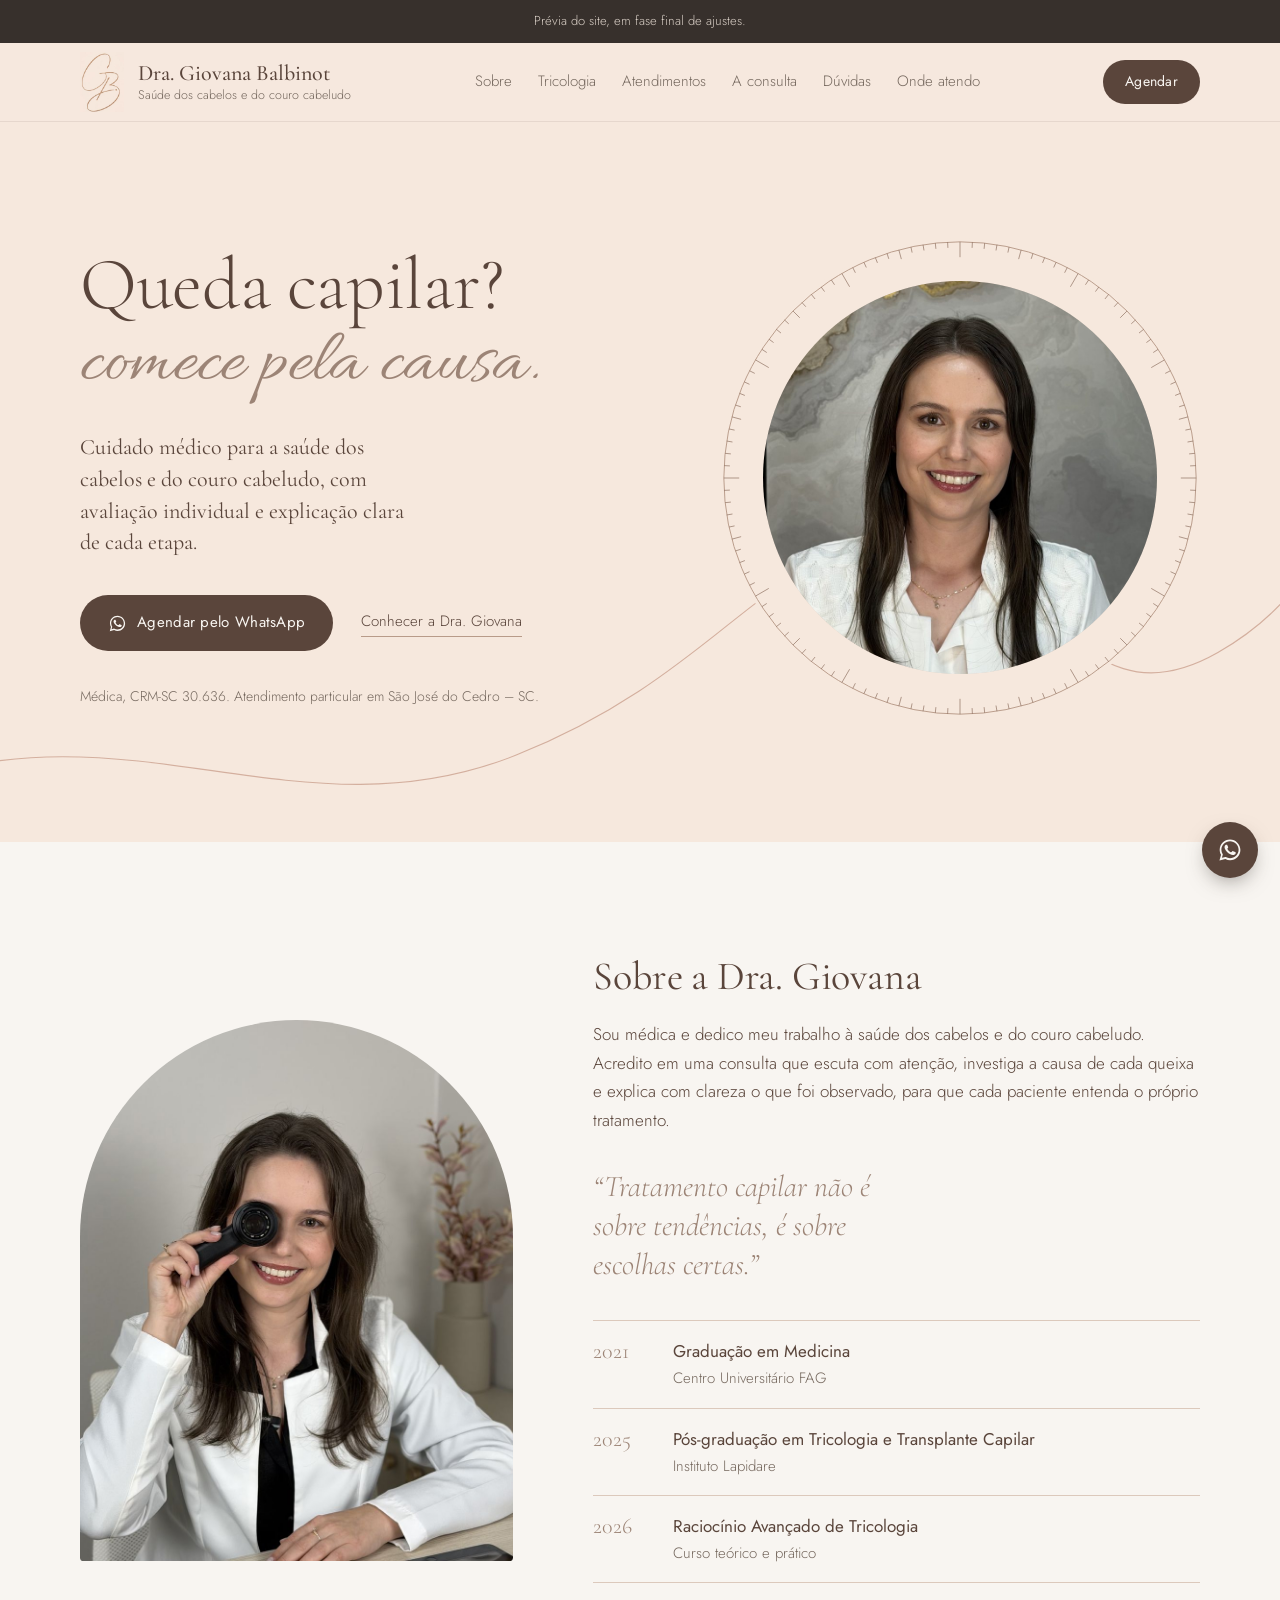
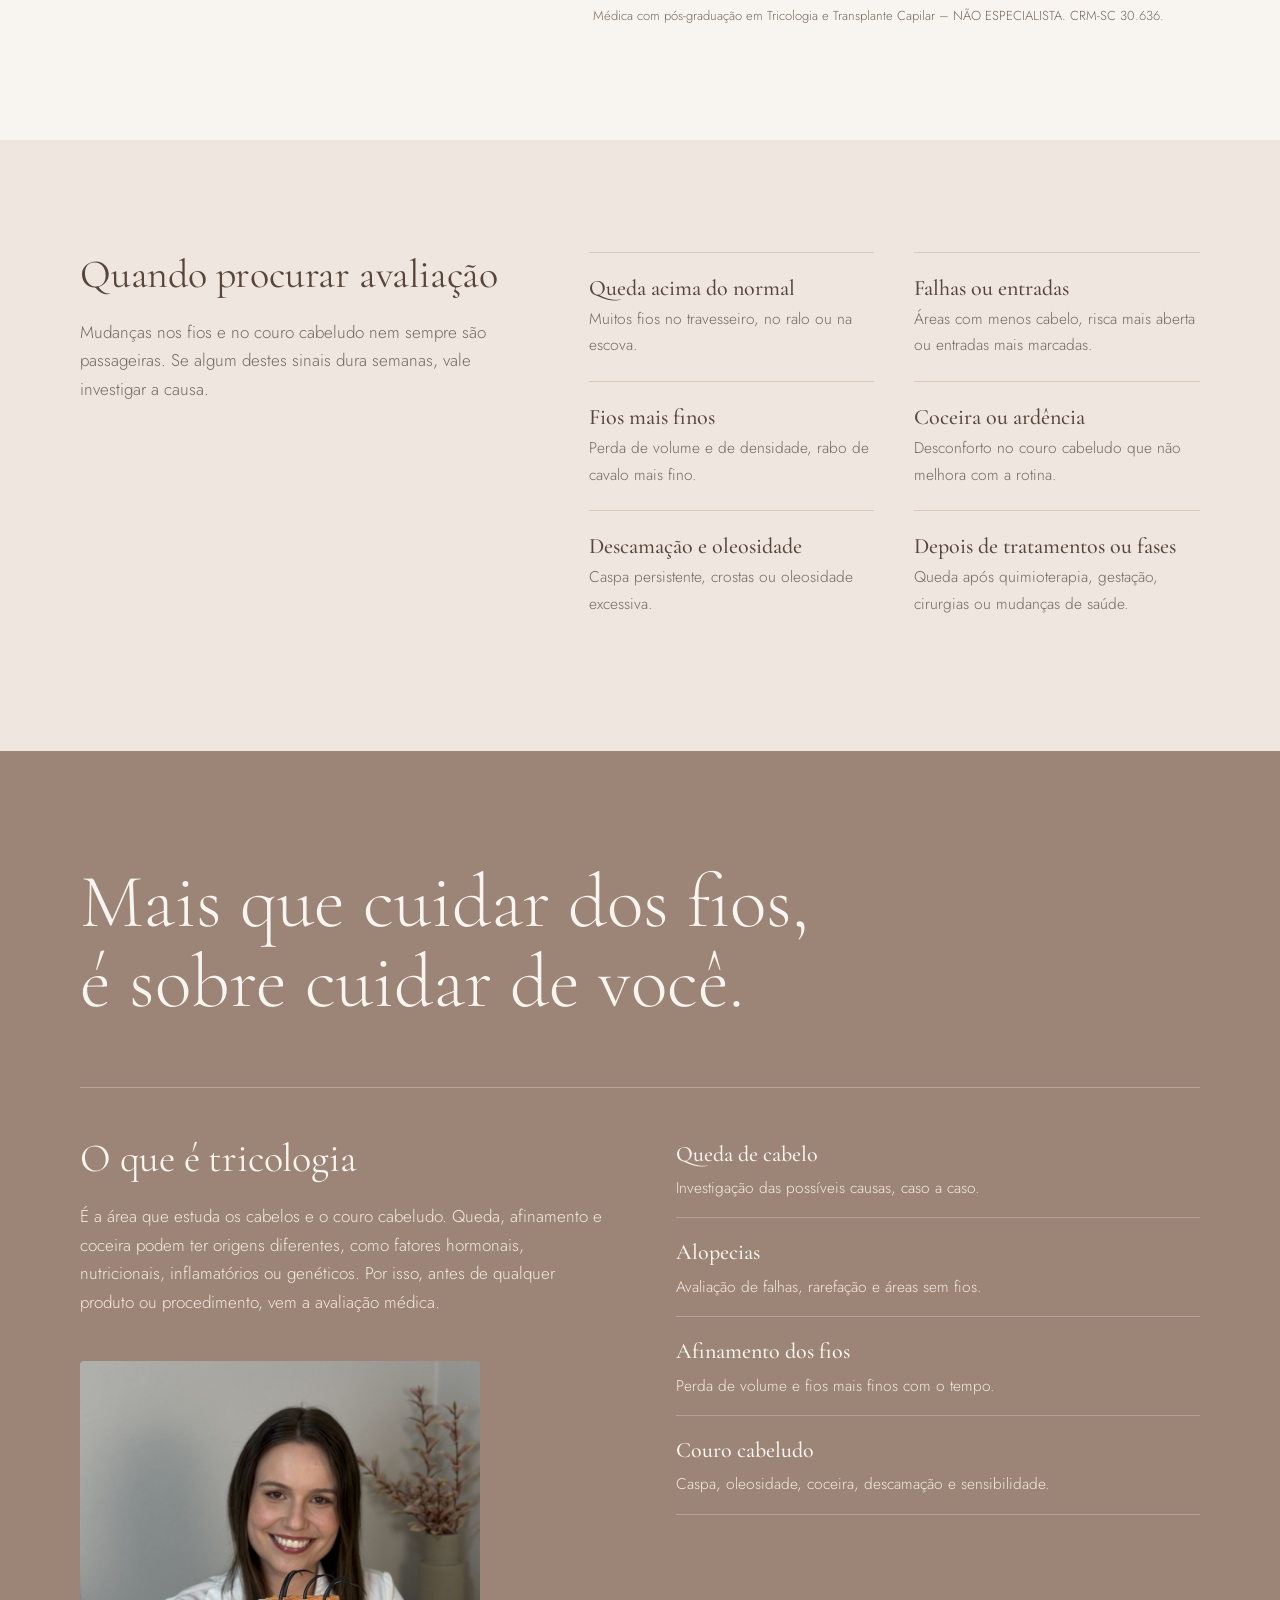
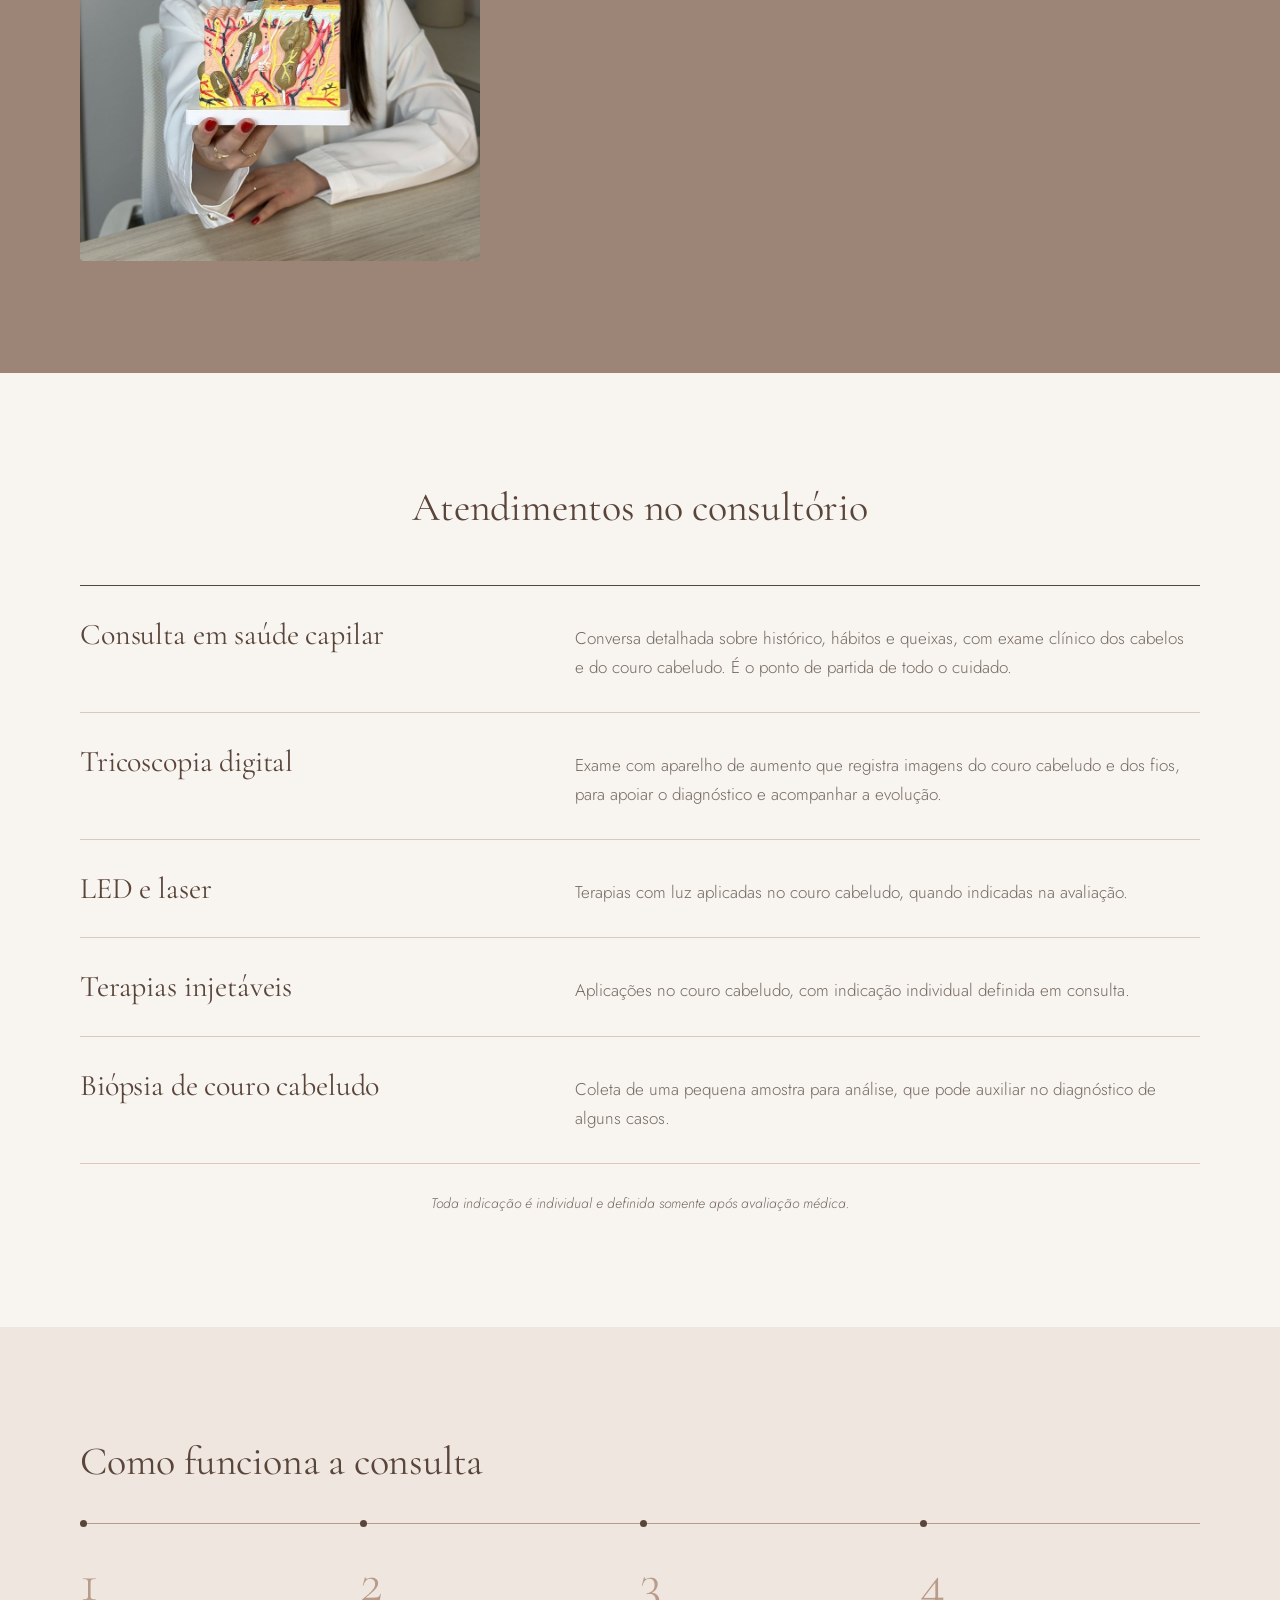
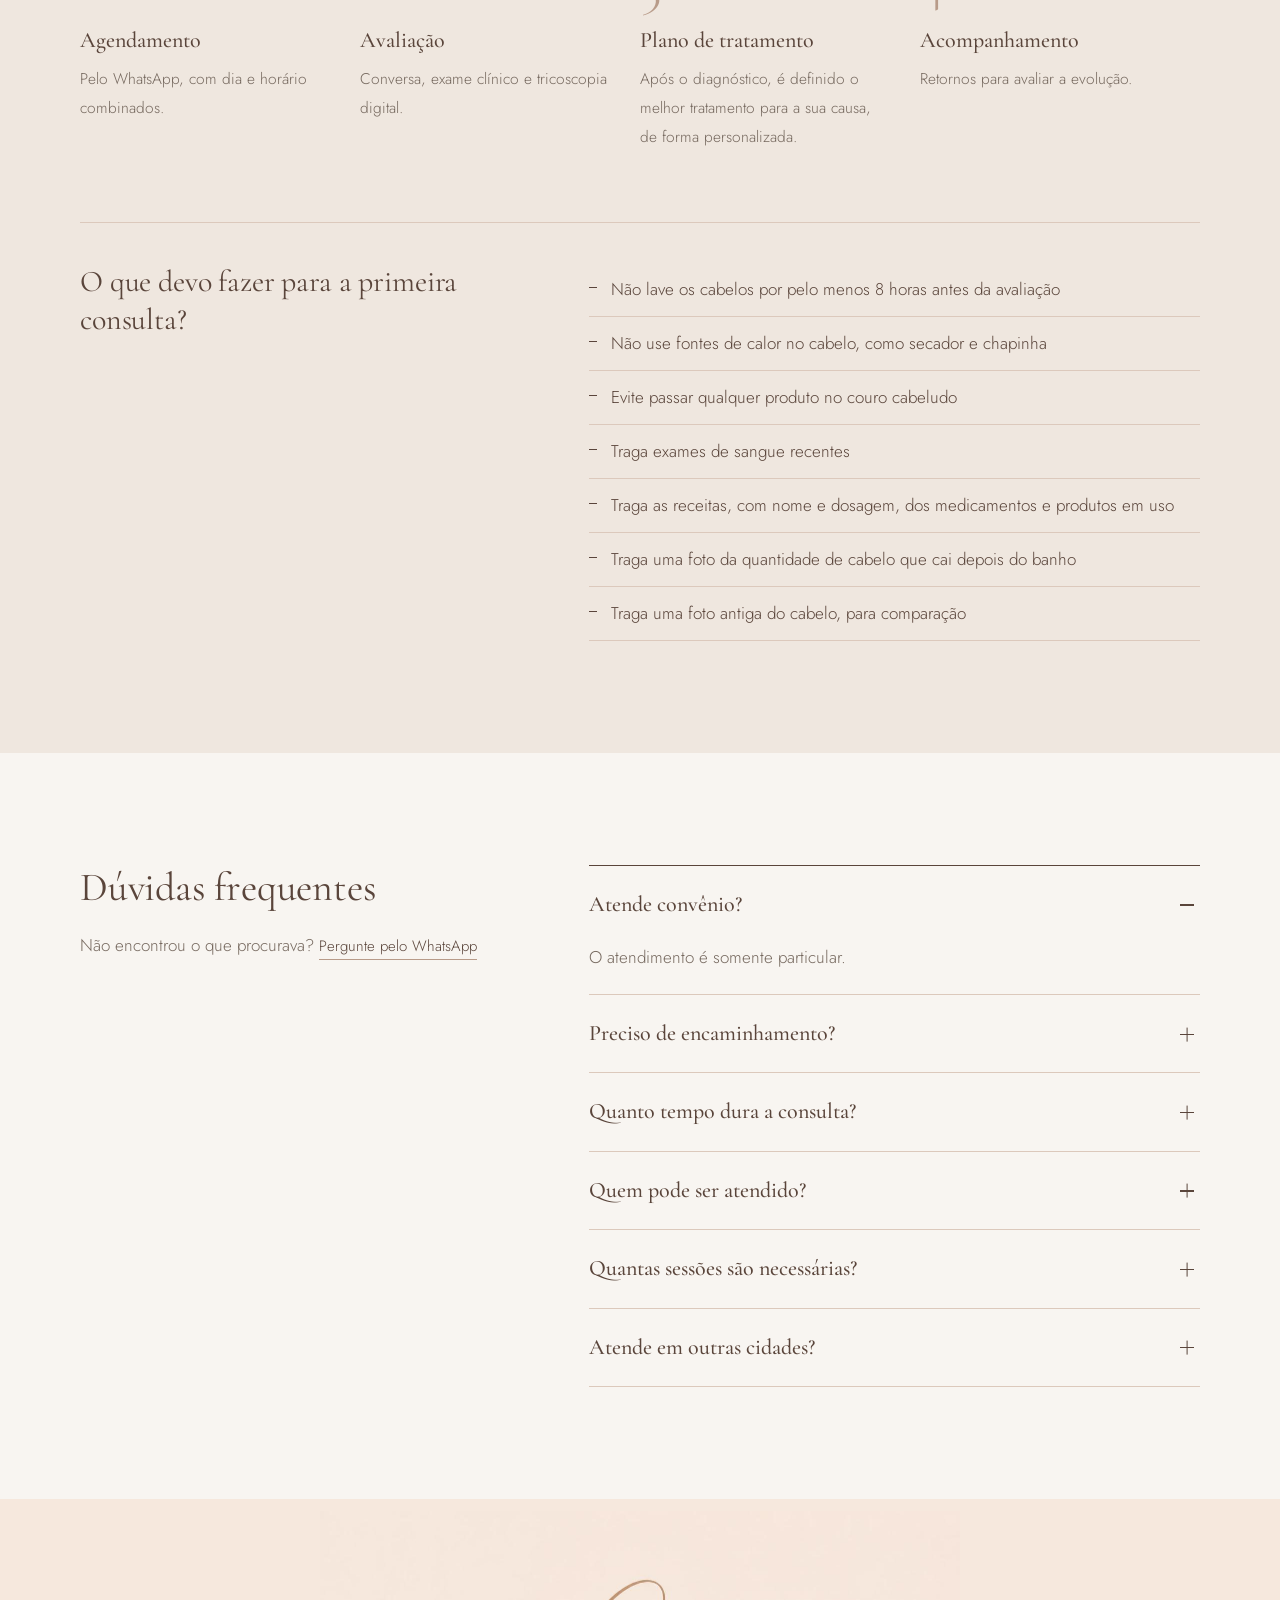
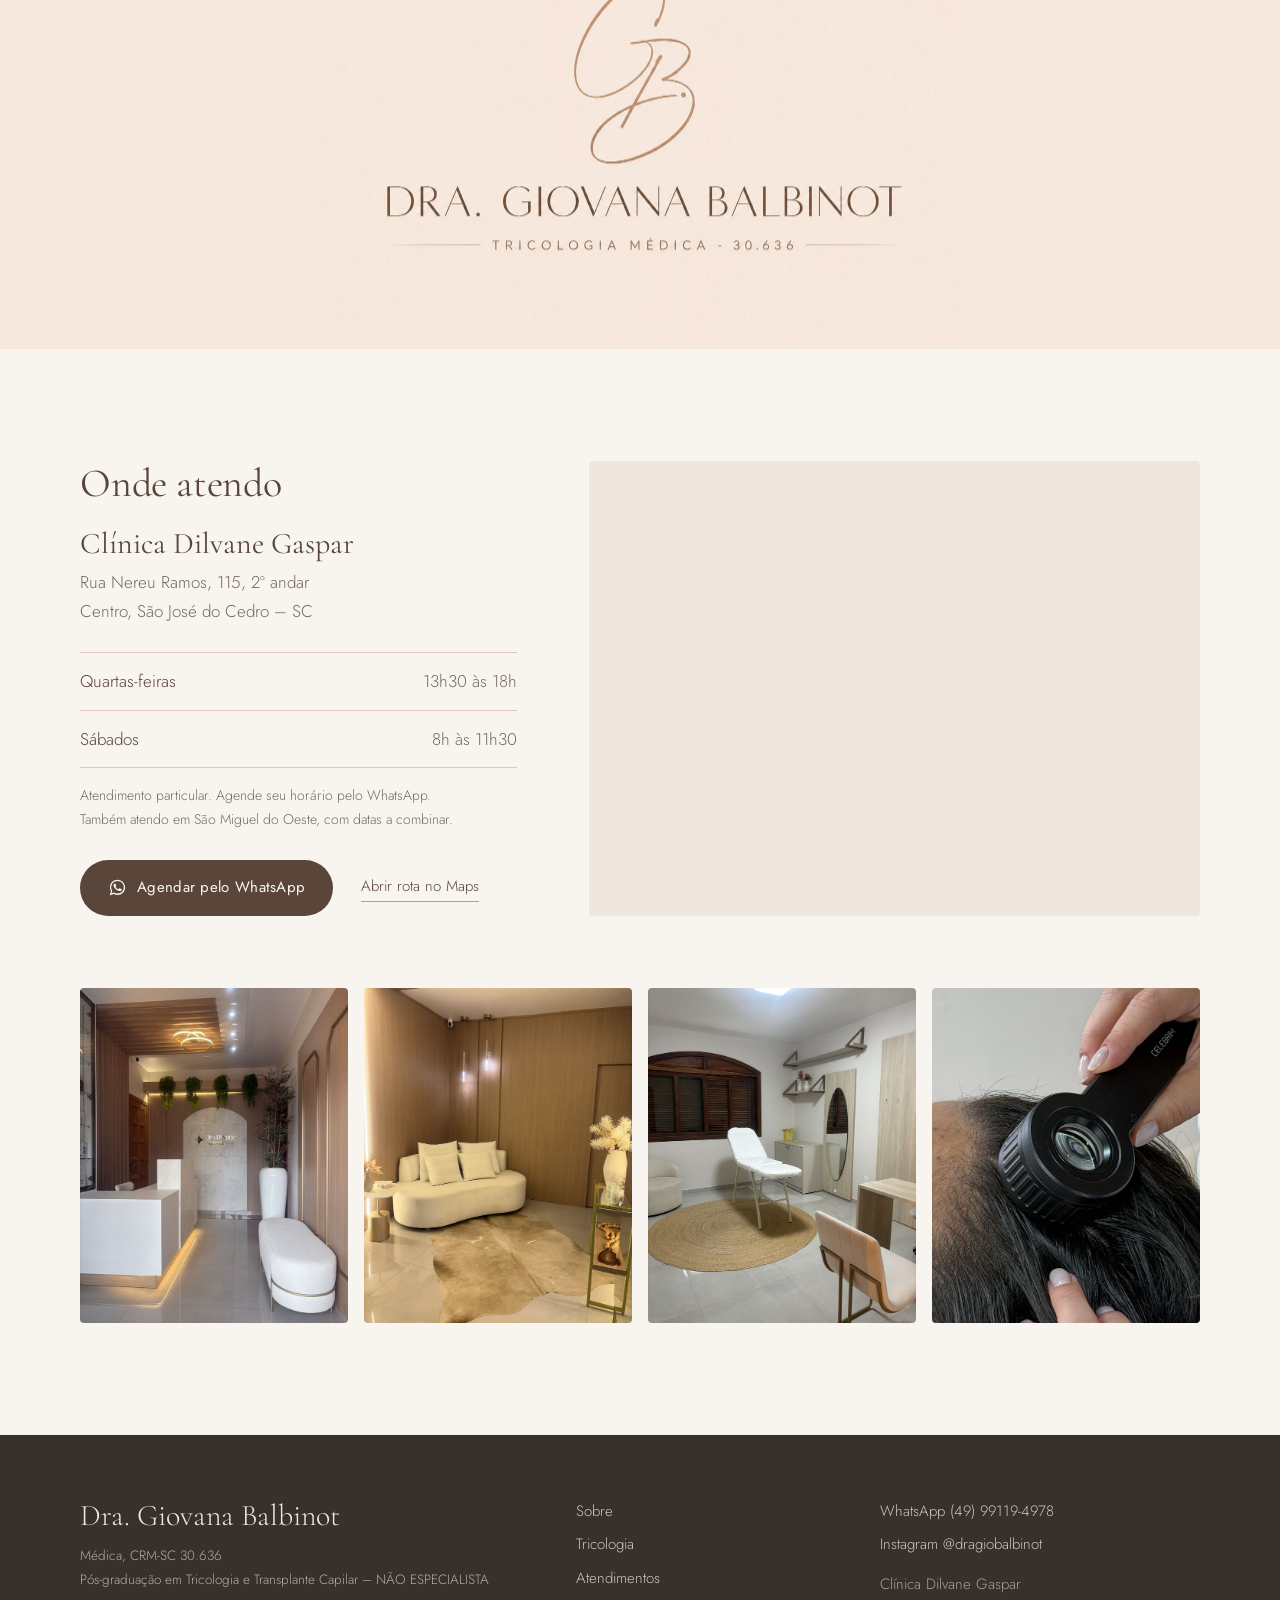
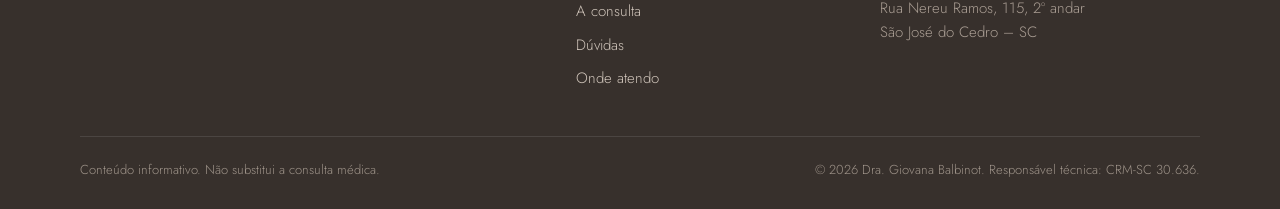
==== commit cdb6dfaf: "Site 1: texto sobre crianças, São Miguel do Oeste sem 'sem dia fixo', galeria sem legendas Co-Author" ====
--- a/index.html
+++ b/index.html
@@ -197,9 +197,9 @@
       <details open><summary>Atende convênio?</summary><p>O atendimento é somente particular.</p></details>
       <details><summary>Preciso de encaminhamento?</summary><p>Não. Basta agendar pelo WhatsApp.</p></details>
       <details><summary>Quanto tempo dura a consulta?</summary><p>A primeira consulta dura até 1h30. Os retornos duram no máximo 1 hora.</p></details>
-      <details><summary>Quem pode ser atendido?</summary><p>Homens e mulheres, de jovens a idosos. Não há atendimento para crianças.</p></details>
+      <details><summary>Quem pode ser atendido?</summary><p>Homens e mulheres, de jovens a idosos. Não realizamos atendimentos em crianças.</p></details>
       <details><summary>Quantas sessões são necessárias?</summary><p>Depende de cada caso. O número de sessões e o intervalo entre elas são definidos depois da avaliação médica.</p></details>
-      <details><summary>Atende em outras cidades?</summary><p>Sim. Também há atendimentos em São Miguel do Oeste, sem dia fixo. Consulte as datas pelo WhatsApp.</p></details>
+      <details><summary>Atende em outras cidades?</summary><p>Sim. Também há atendimentos em São Miguel do Oeste. Consulte as datas pelo WhatsApp.</p></details>
     </div>
   </div>
 </section>
@@ -225,10 +225,10 @@
     <div class="mapa"><iframe title="Mapa: Rua Nereu Ramos, 115, São José do Cedro" loading="lazy" src="https://maps.google.com/maps?q=Rua%20Nereu%20Ramos%2C%20115%2C%20S%C3%A3o%20Jos%C3%A9%20do%20Cedro%20-%20SC&amp;z=16&amp;output=embed"></iframe></div>
   </div>
   <div class="wrap galeria">
-    <figure><img src="img/recepcao.jpg" width="700" height="875" loading="lazy" alt="Recepção da Clínica Dilvane Gaspar"><figcaption>Recepção</figcaption></figure>
-    <figure><img src="img/sala-espera.jpg" width="700" height="875" loading="lazy" alt="Sala de espera com sofá claro"><figcaption>Sala de espera</figcaption></figure>
-    <figure><img src="img/consultorio.jpg" width="700" height="875" loading="lazy" alt="Consultório com maca e mesa de atendimento"><figcaption>Consultório</figcaption></figure>
-    <figure><img src="img/tricoscopia.jpg" width="700" height="875" loading="lazy" alt="Tricoscópio digital sobre o couro cabeludo durante o exame"><figcaption>Tricoscopia digital</figcaption></figure>
+    <figure><img src="img/recepcao.jpg" width="700" height="875" loading="lazy" alt="Recepção da Clínica Dilvane Gaspar"></figure>
+    <figure><img src="img/sala-espera.jpg" width="700" height="875" loading="lazy" alt="Sala de espera com sofá claro"></figure>
+    <figure><img src="img/consultorio.jpg" width="700" height="875" loading="lazy" alt="Consultório com maca e mesa de atendimento"></figure>
+    <figure><img src="img/tricoscopia.jpg" width="700" height="875" loading="lazy" alt="Tricoscópio digital sobre o couro cabeludo durante o exame"></figure>
   </div>
 </section>
 
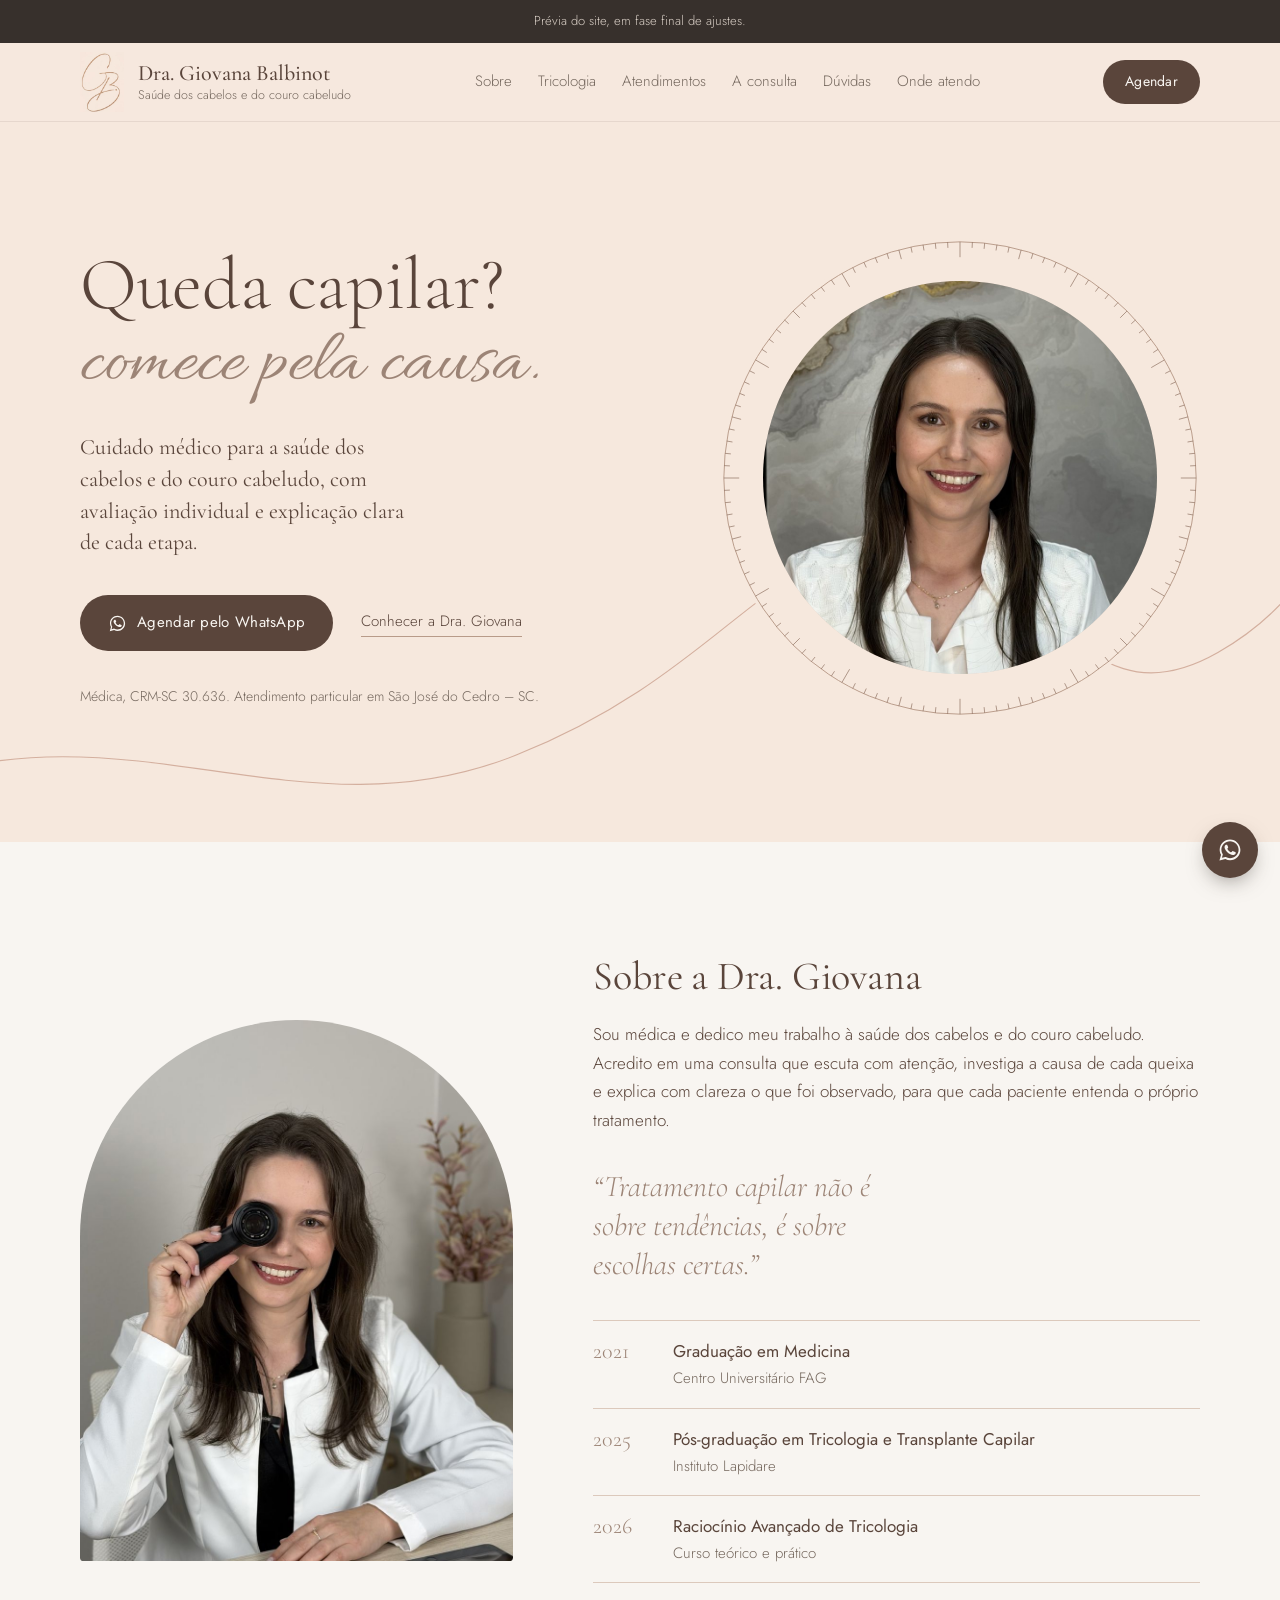
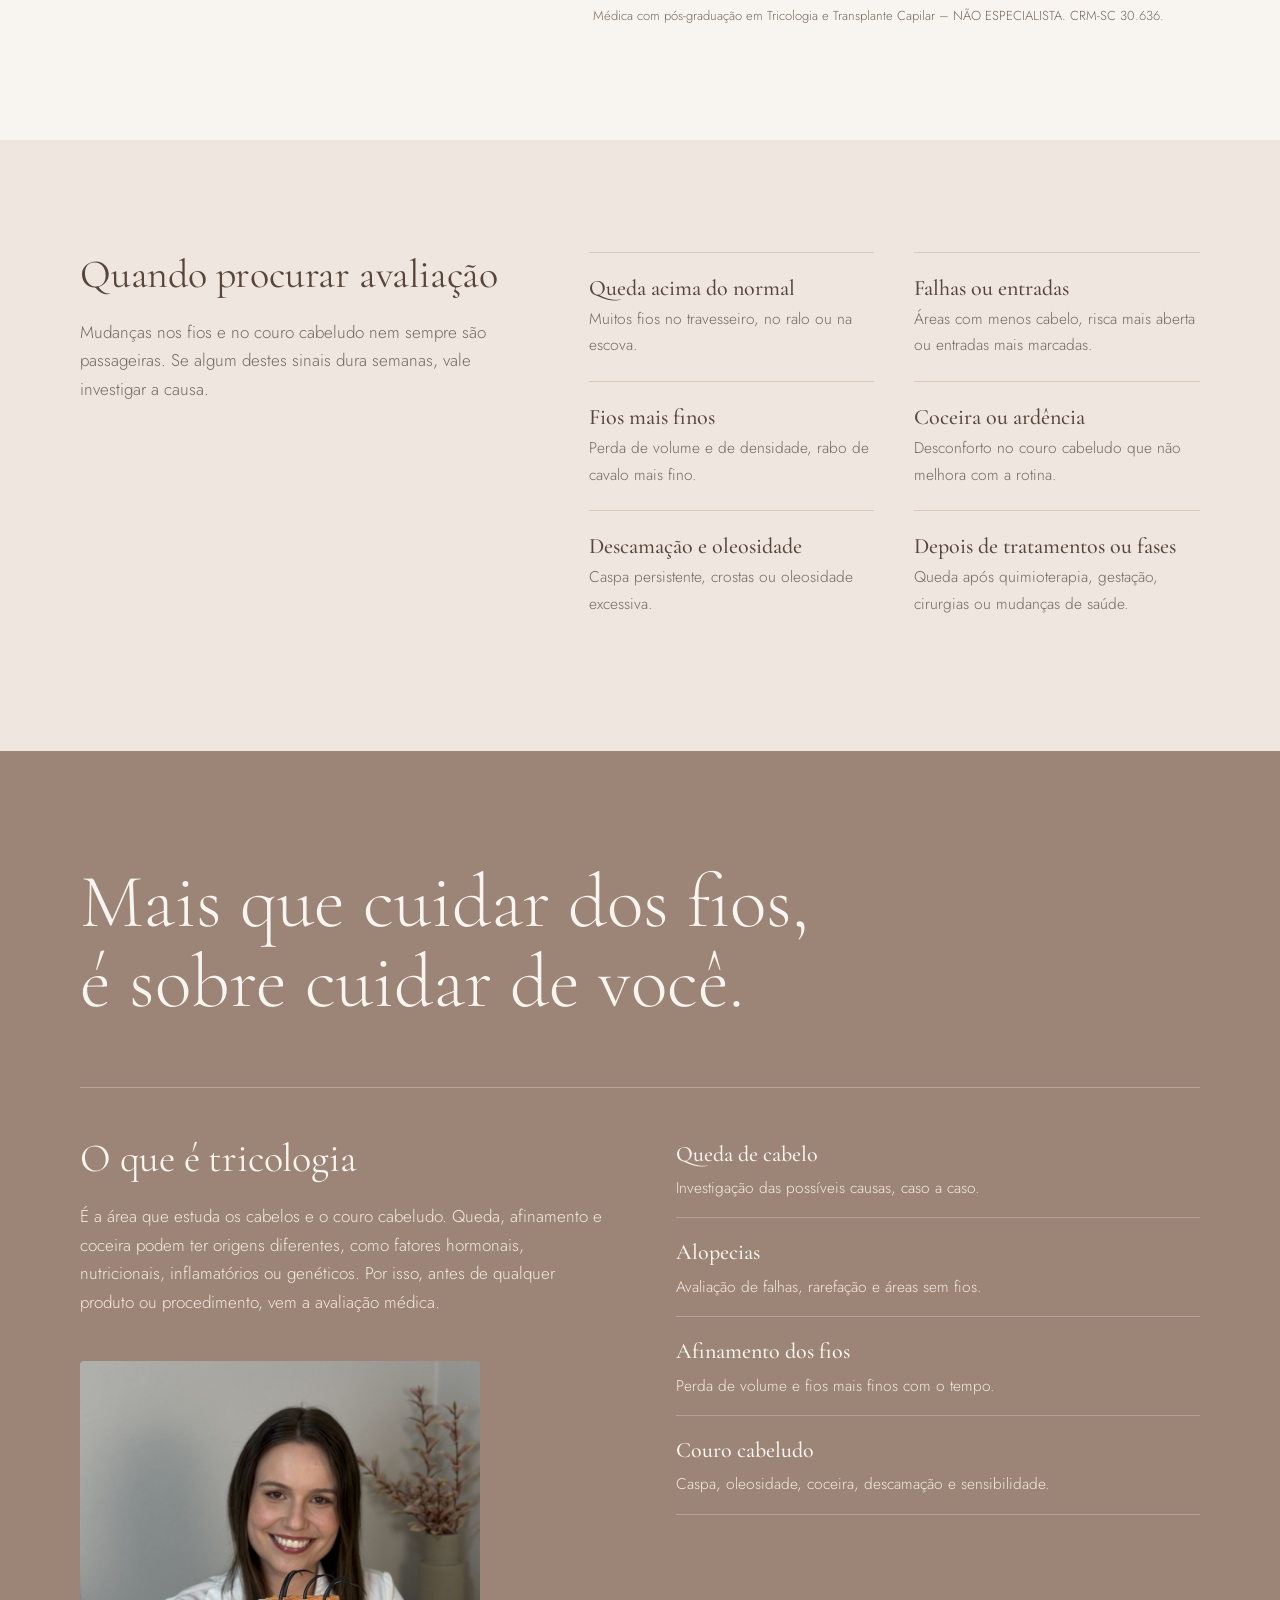
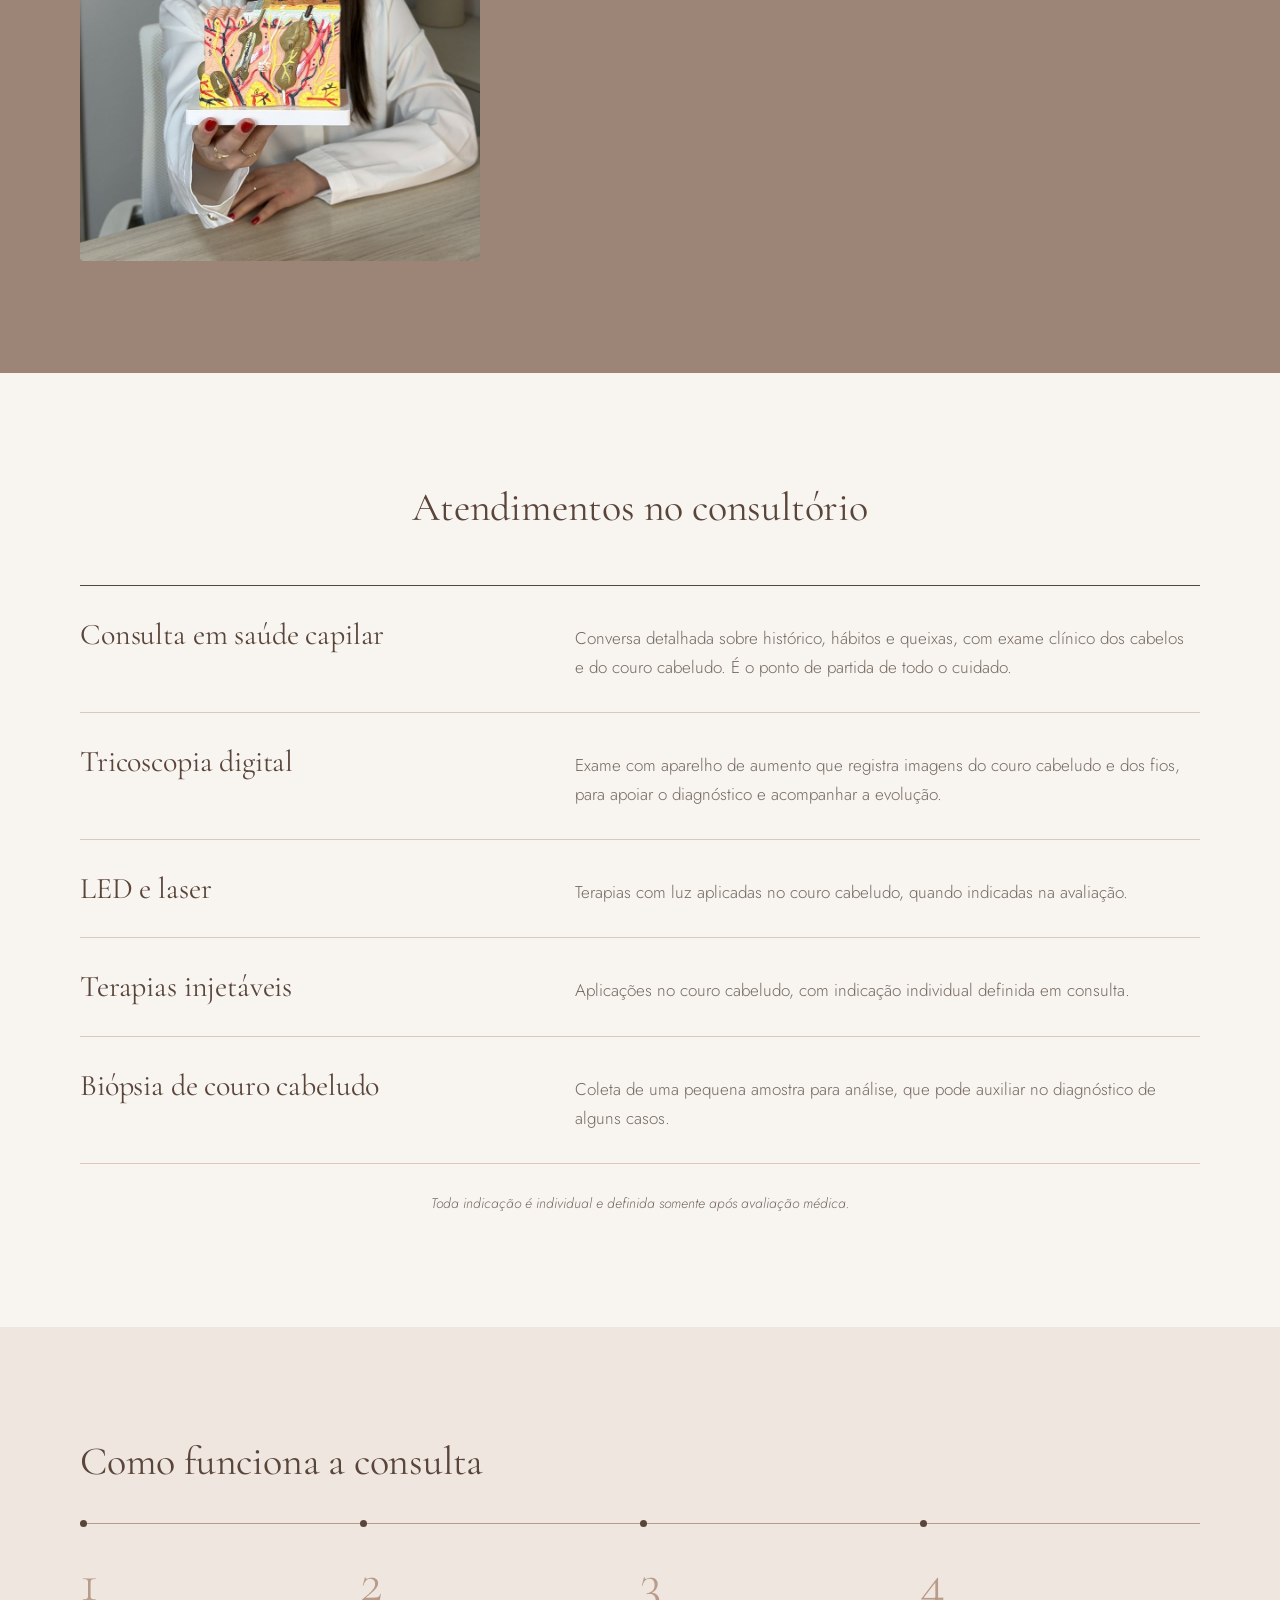
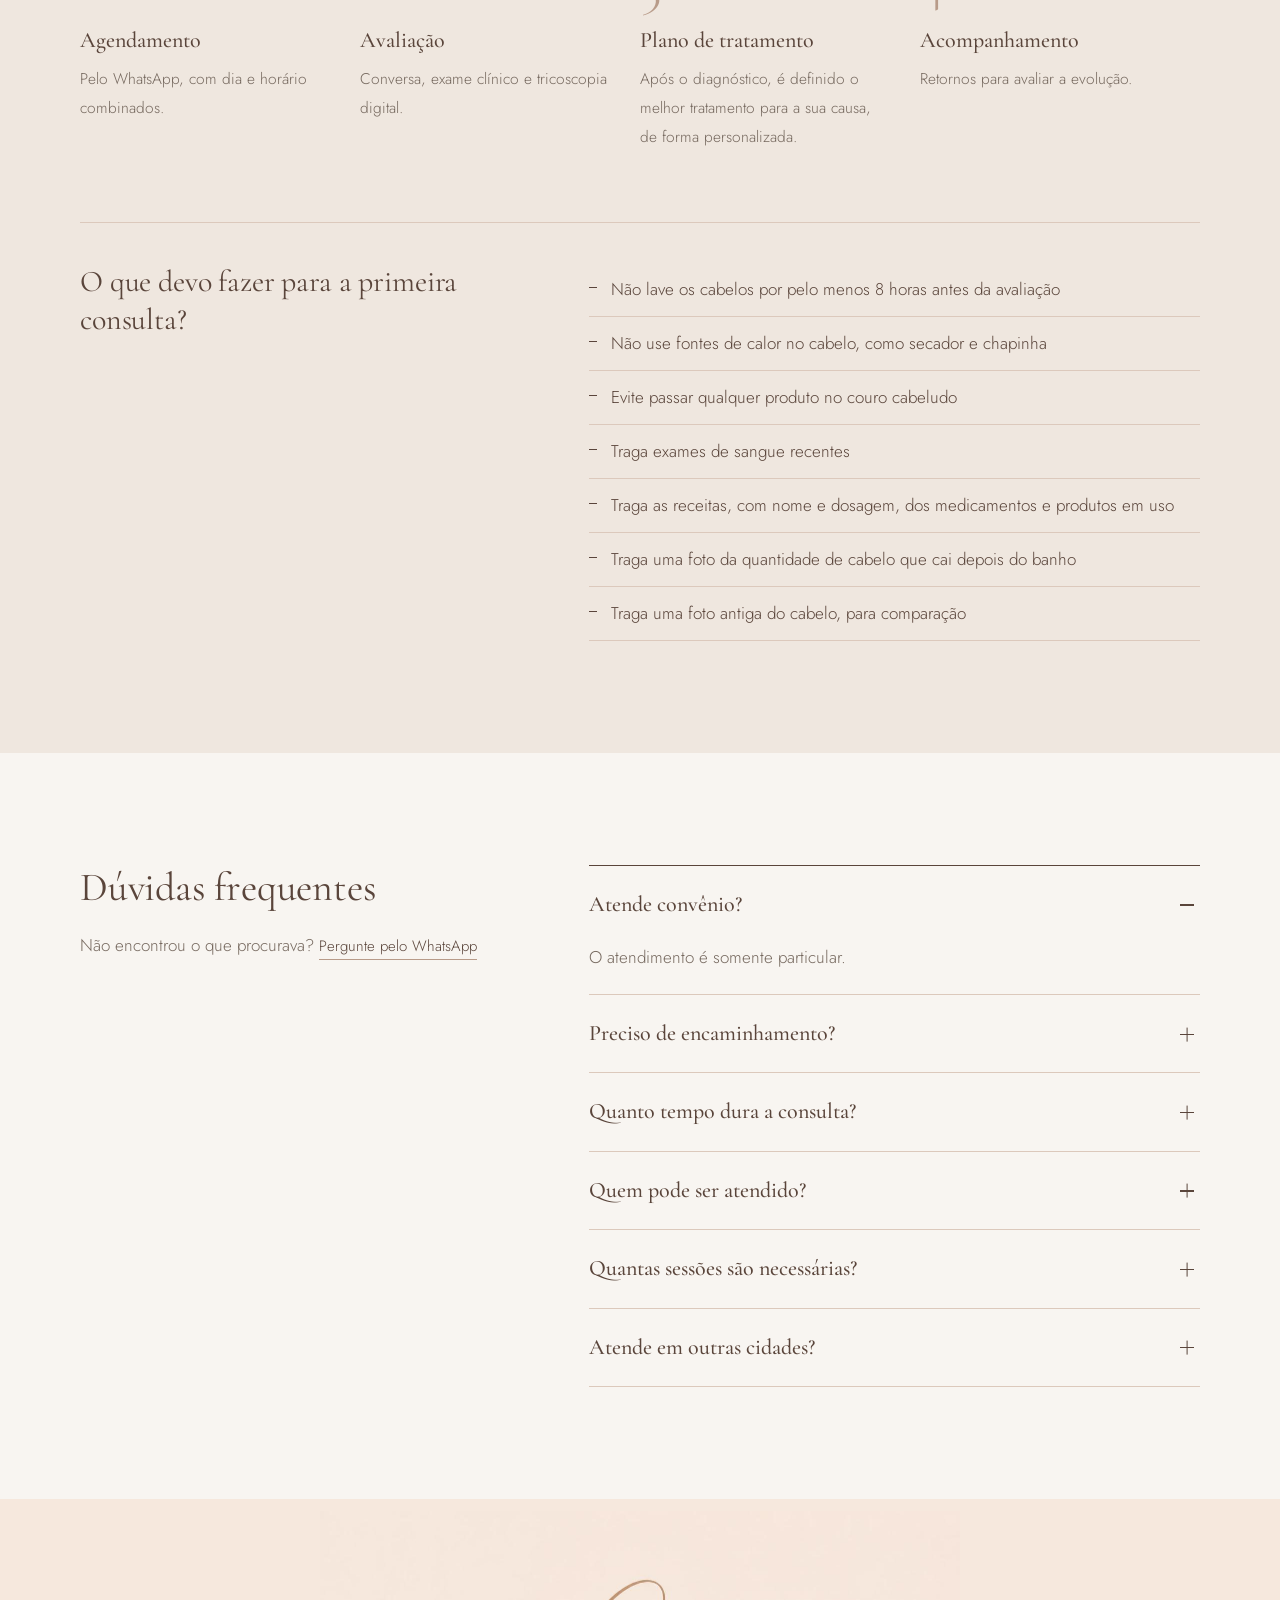
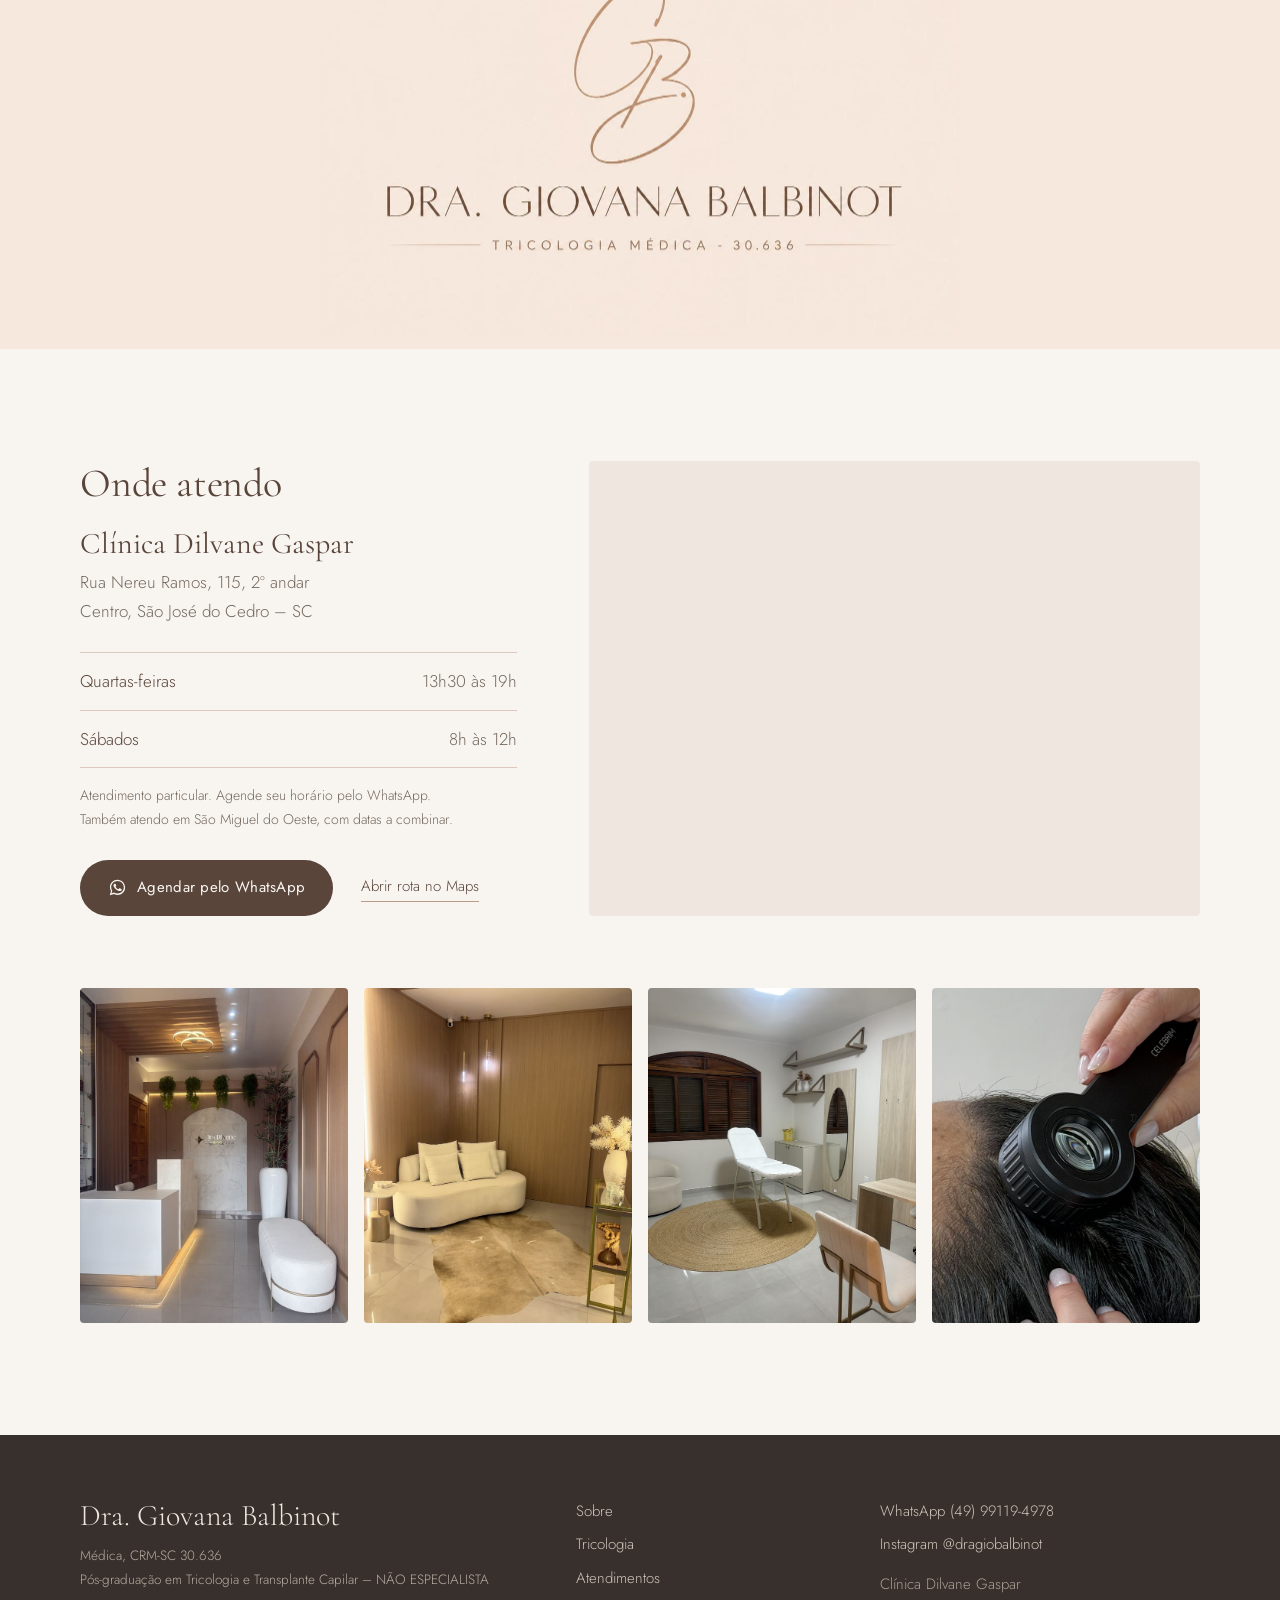
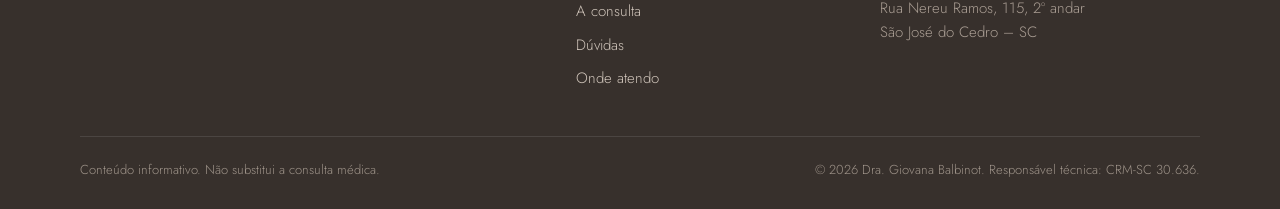
==== commit 501a91f1: "Site 1: horários quarta 13h30–19h e sábado 8h–12h Co-Authored-By: Claude Opus 5.5 <noreply@anthropic" ====
--- a/index.html
+++ b/index.html
@@ -33,8 +33,8 @@
     "addressCountry": "BR"
   },
   "openingHoursSpecification": [
-    {"@type": "OpeningHoursSpecification", "dayOfWeek": "Wednesday", "opens": "13:30", "closes": "18:00"},
-    {"@type": "OpeningHoursSpecification", "dayOfWeek": "Saturday", "opens": "08:00", "closes": "11:30"}
+    {"@type": "OpeningHoursSpecification", "dayOfWeek": "Wednesday", "opens": "13:30", "closes": "19:00"},
+    {"@type": "OpeningHoursSpecification", "dayOfWeek": "Saturday", "opens": "08:00", "closes": "12:00"}
   ],
   "sameAs": ["https://www.instagram.com/dragiobalbinot/"]
 }
@@ -213,8 +213,8 @@
       <h2>Onde atendo</h2>
       <p class="end"><b>Clínica Dilvane Gaspar</b>Rua Nereu Ramos, 115, 2º andar<br>Centro, São José do Cedro – SC</p>
       <dl class="horarios">
-        <div><dt>Quartas-feiras</dt><dd>13h30 às 18h</dd></div>
-        <div><dt>Sábados</dt><dd>8h às 11h30</dd></div>
+        <div><dt>Quartas-feiras</dt><dd>13h30 às 19h</dd></div>
+        <div><dt>Sábados</dt><dd>8h às 12h</dd></div>
       </dl>
       <p class="pequeno">Atendimento particular. Agende seu horário pelo WhatsApp.<br>Também atendo em São Miguel do Oeste, com datas a combinar.</p>
       <div class="hero-cta">
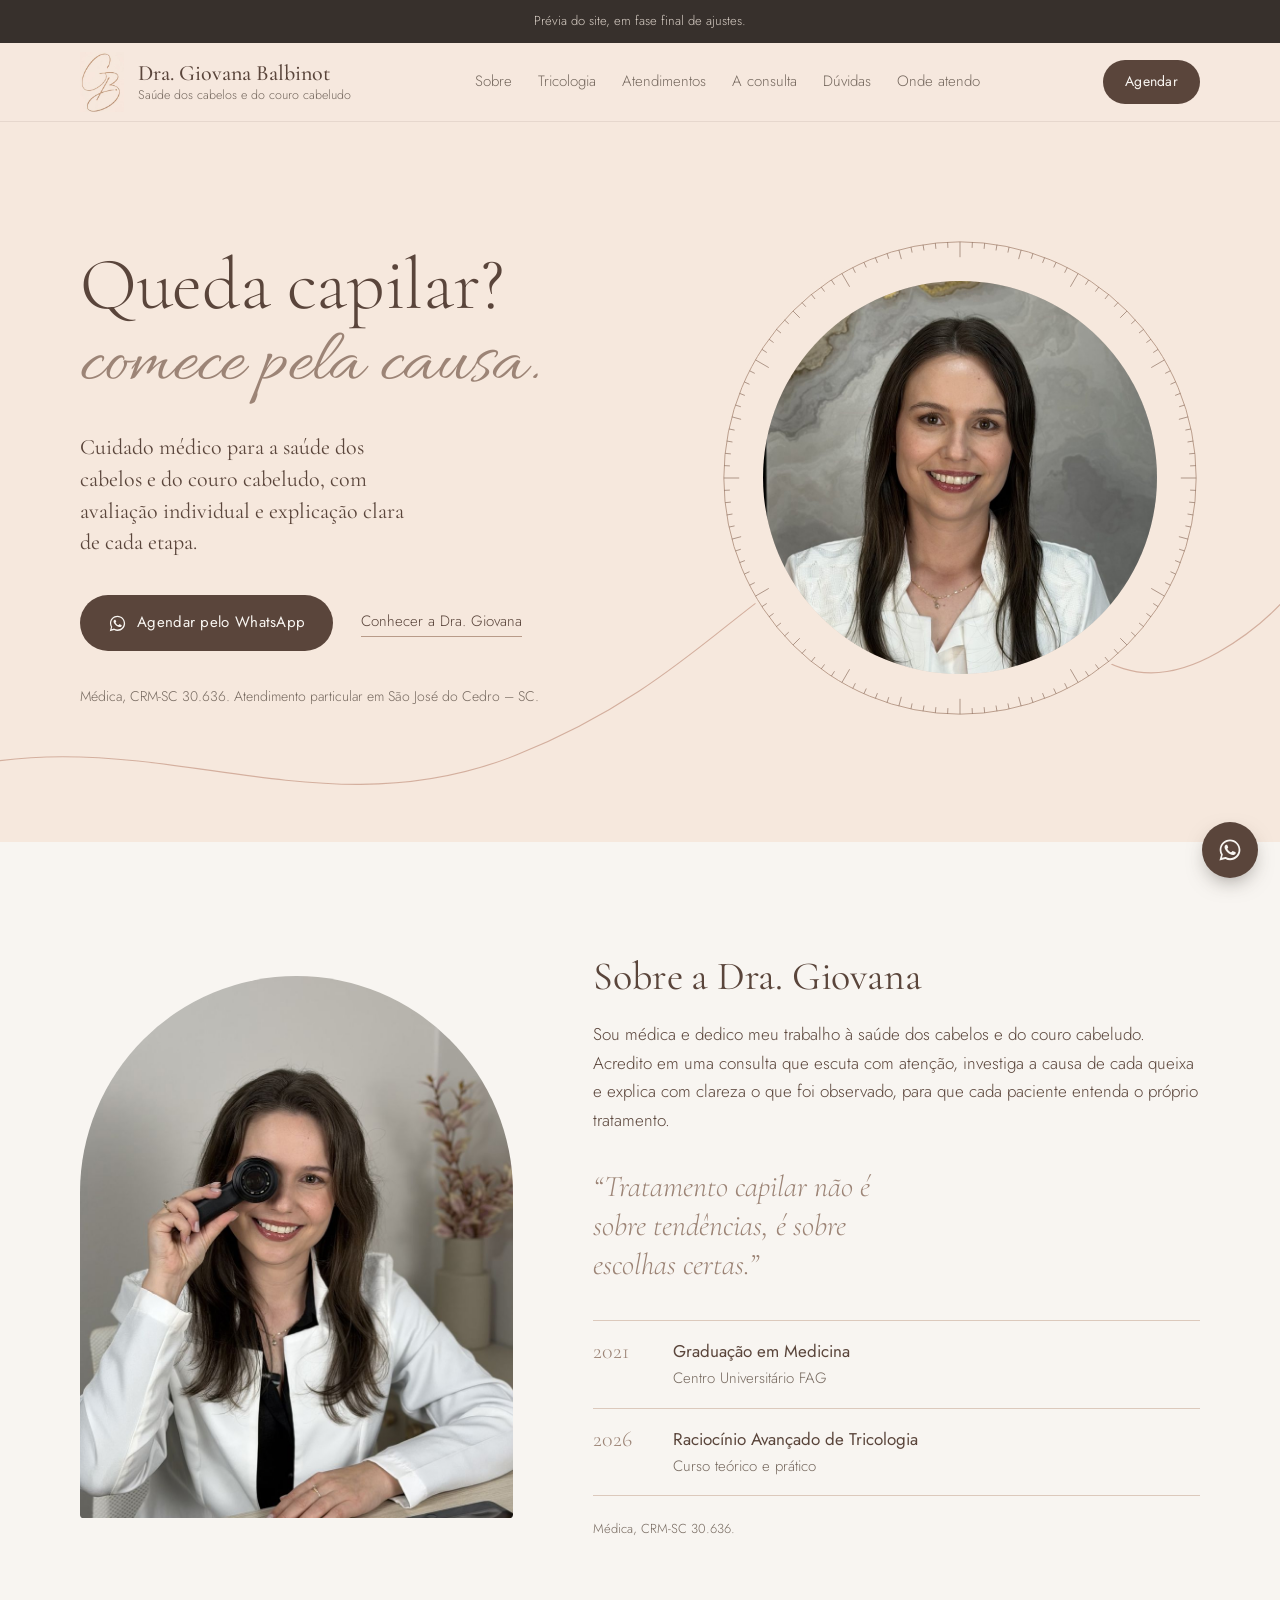
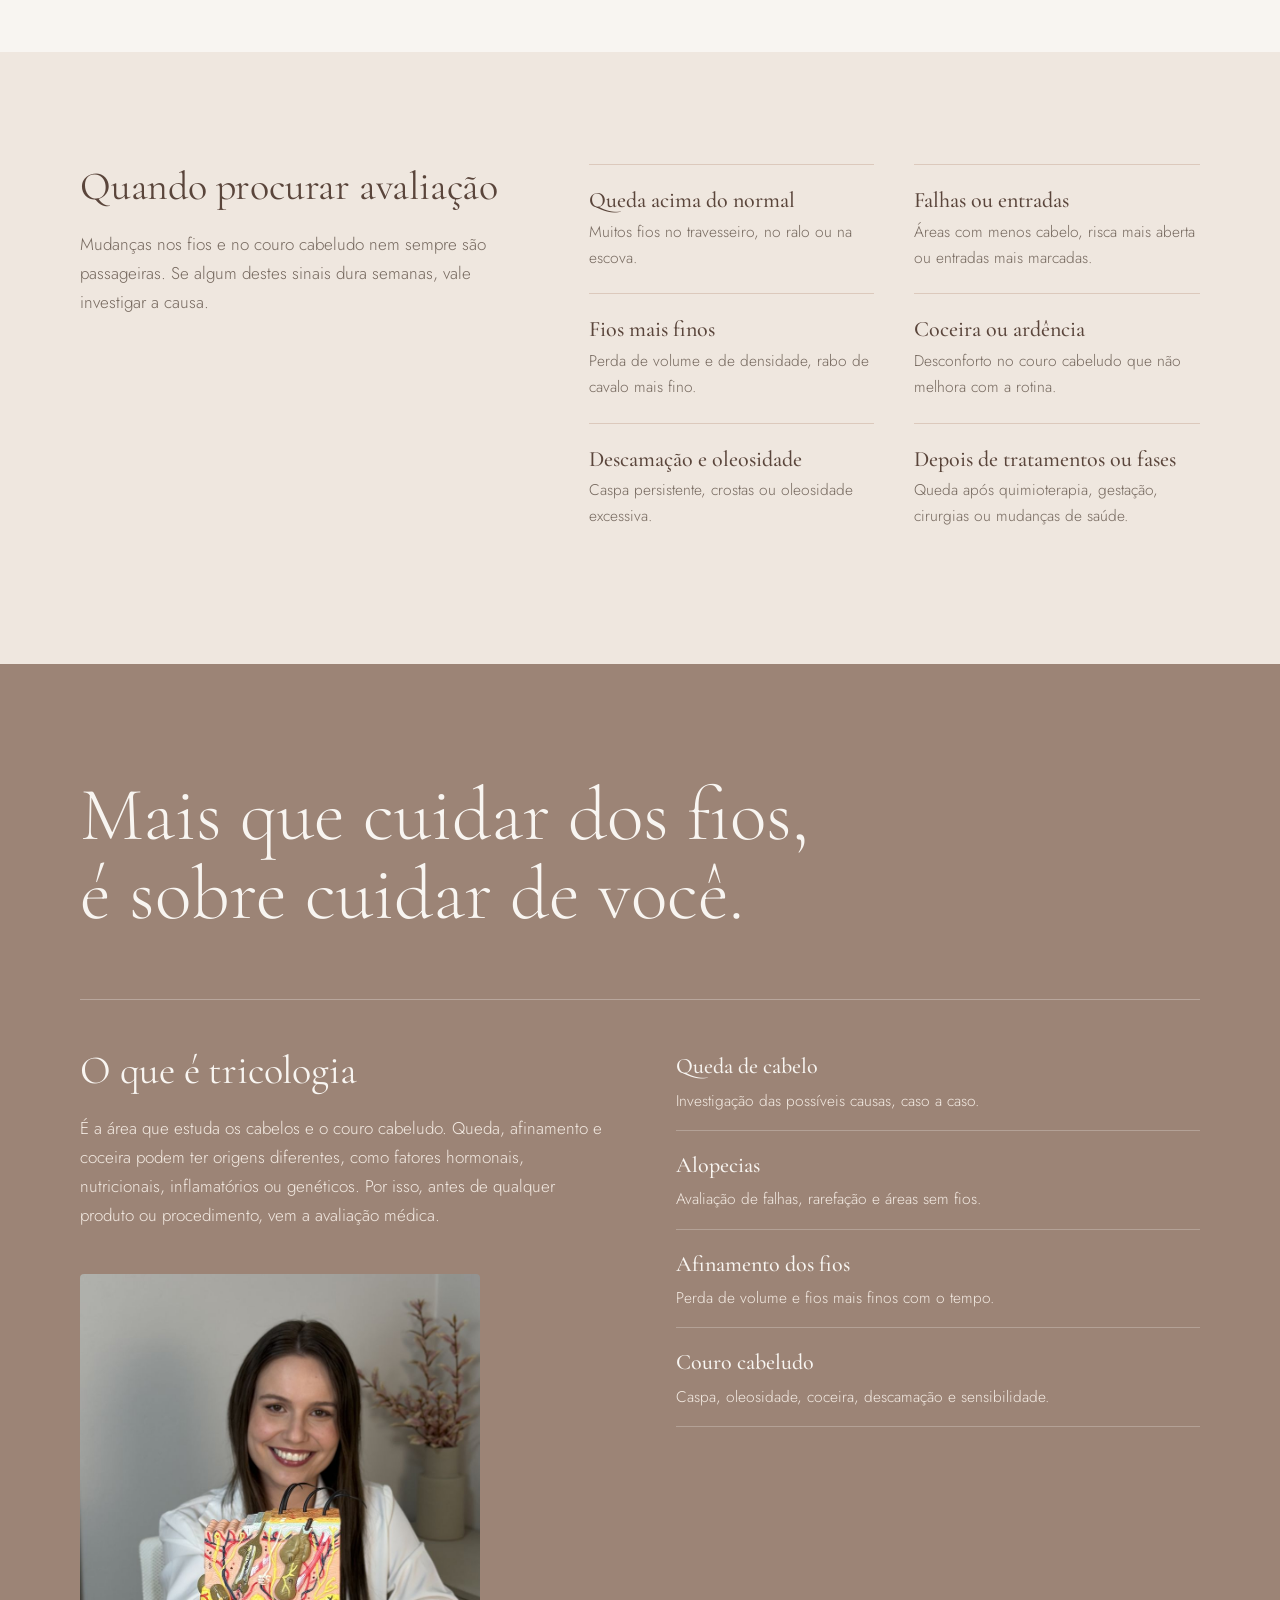
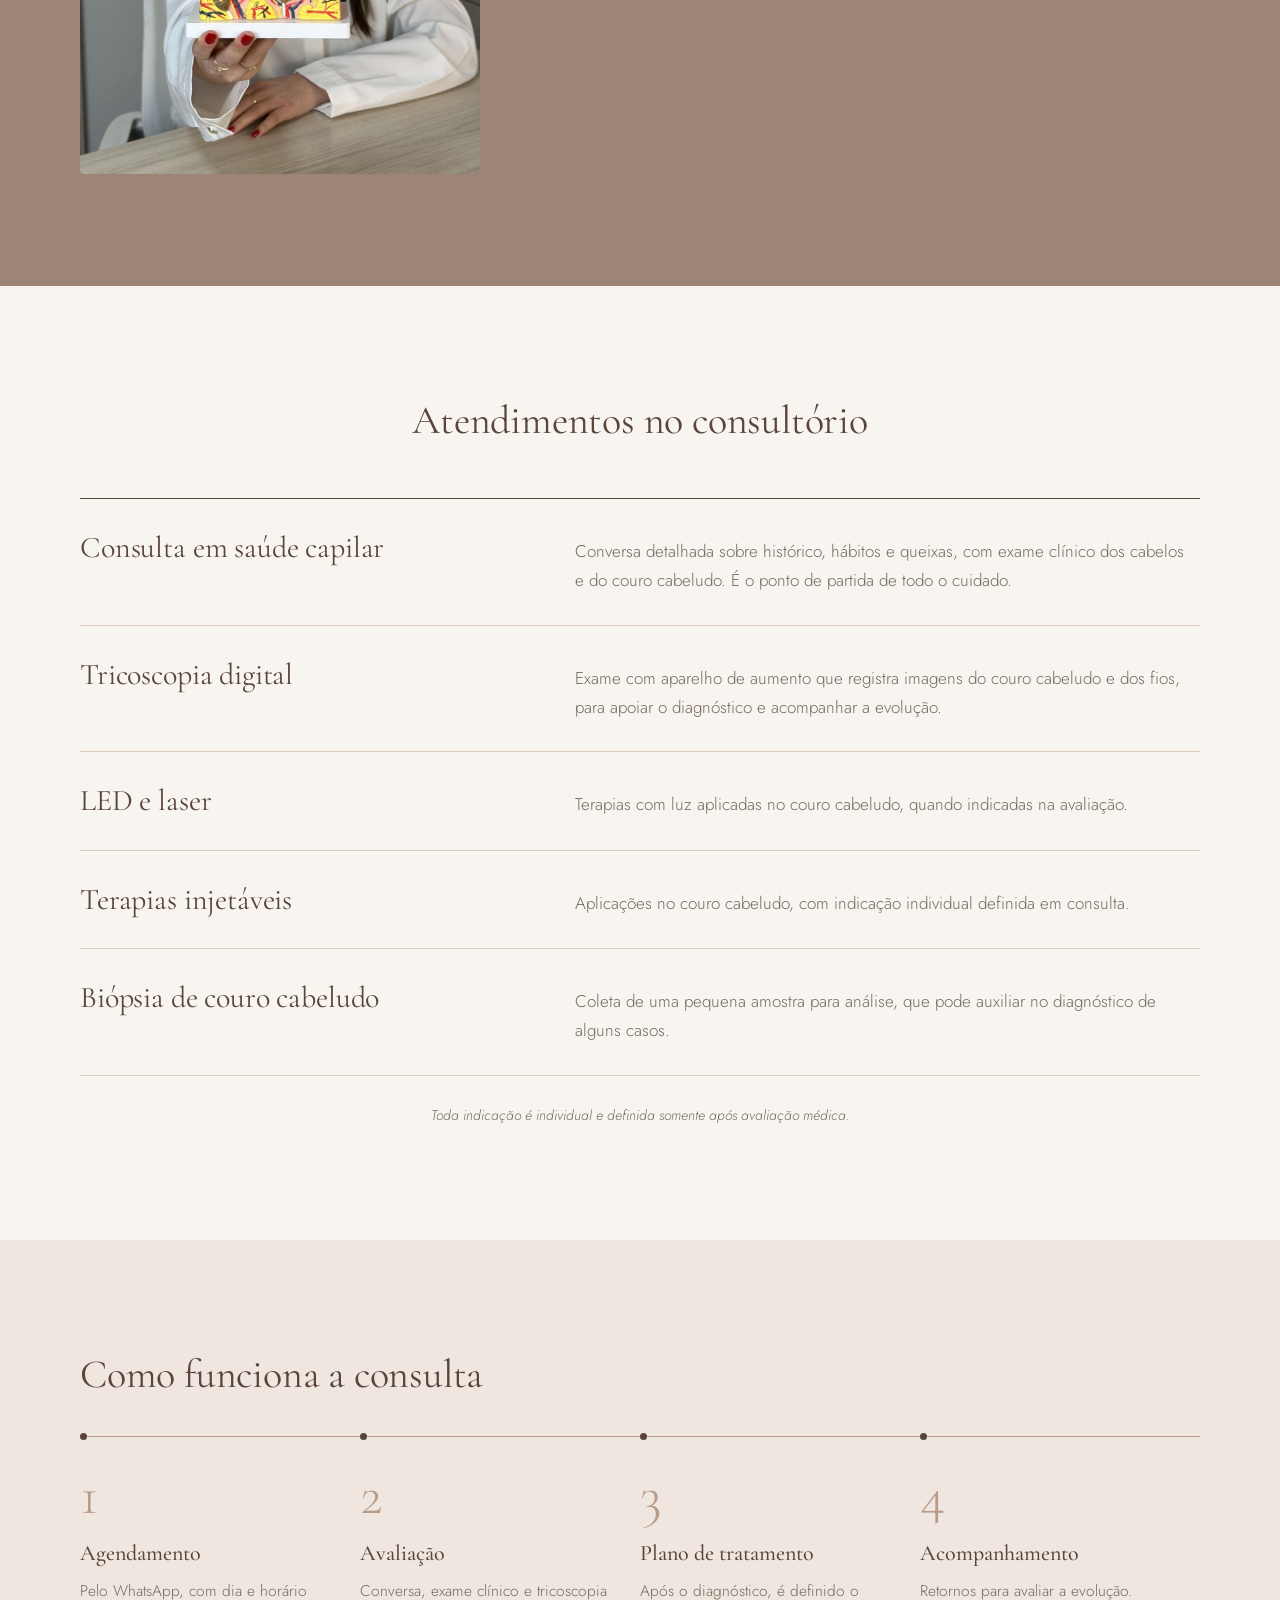
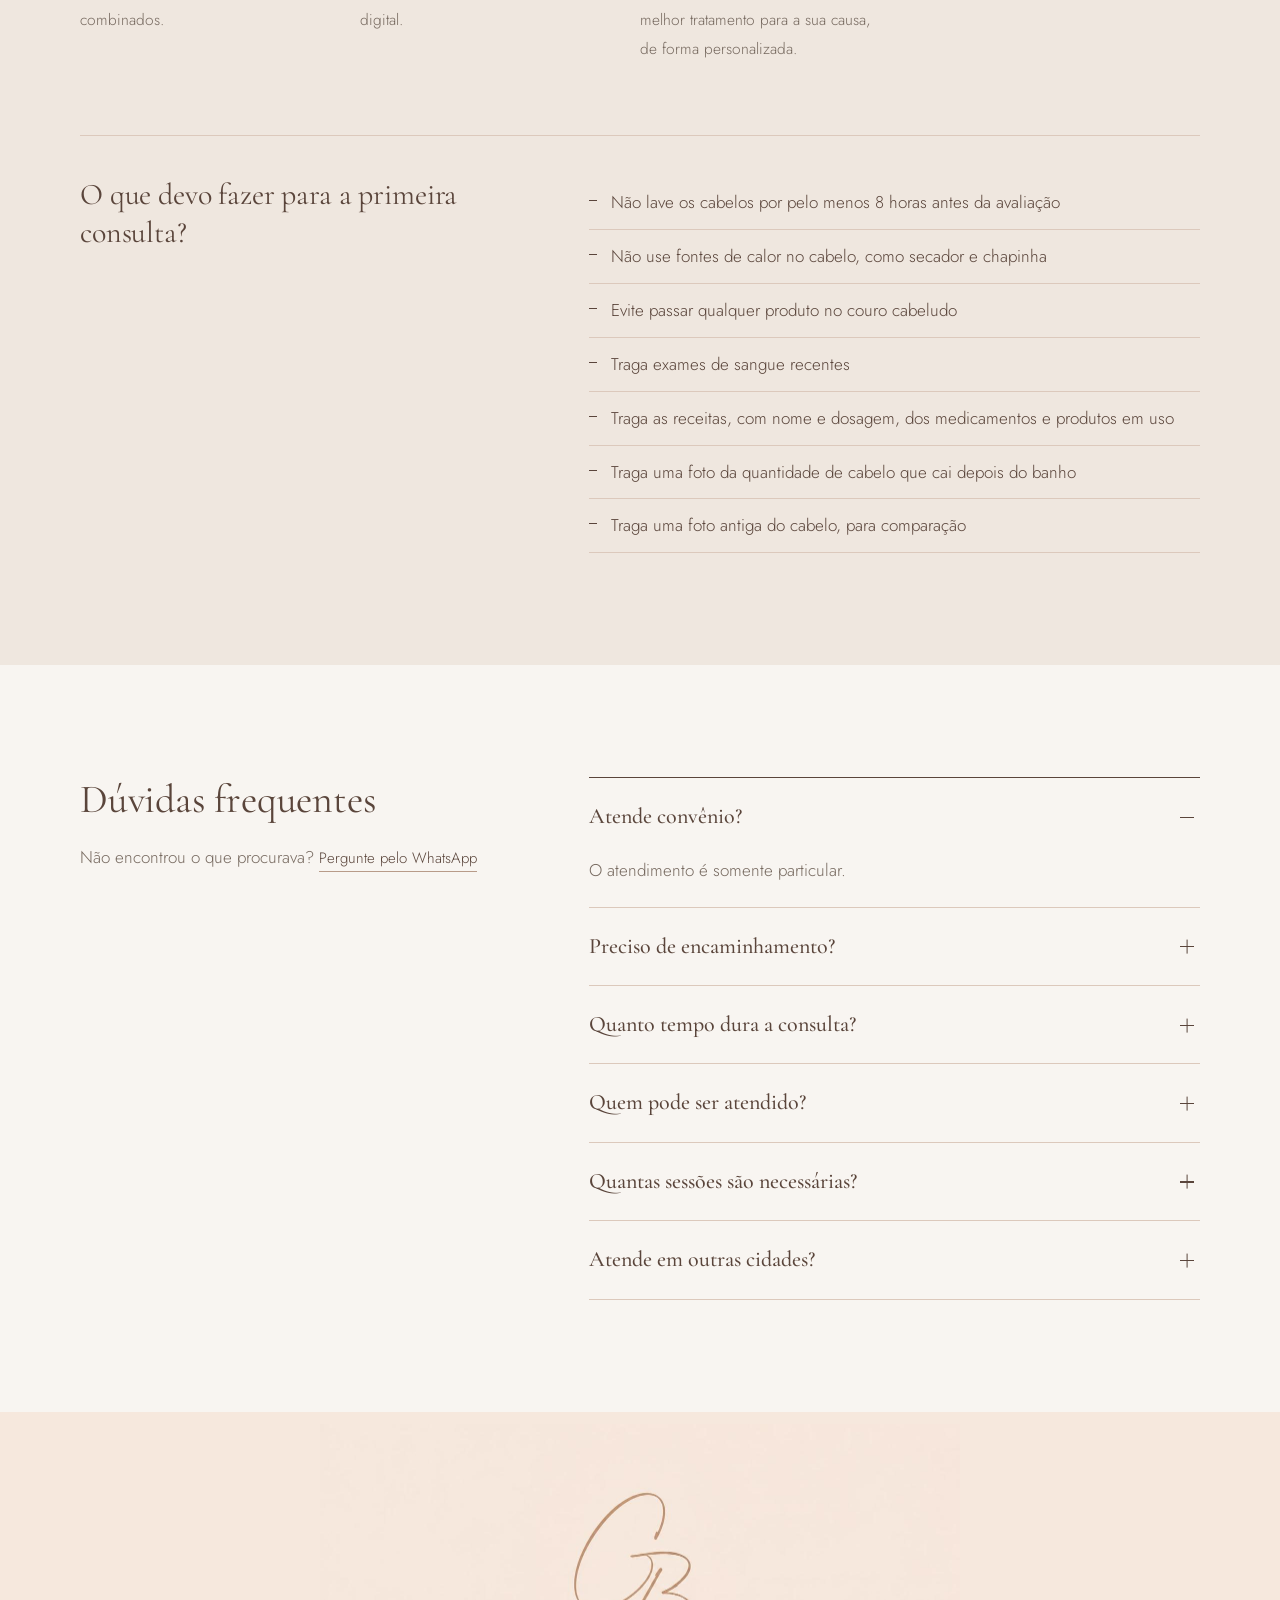
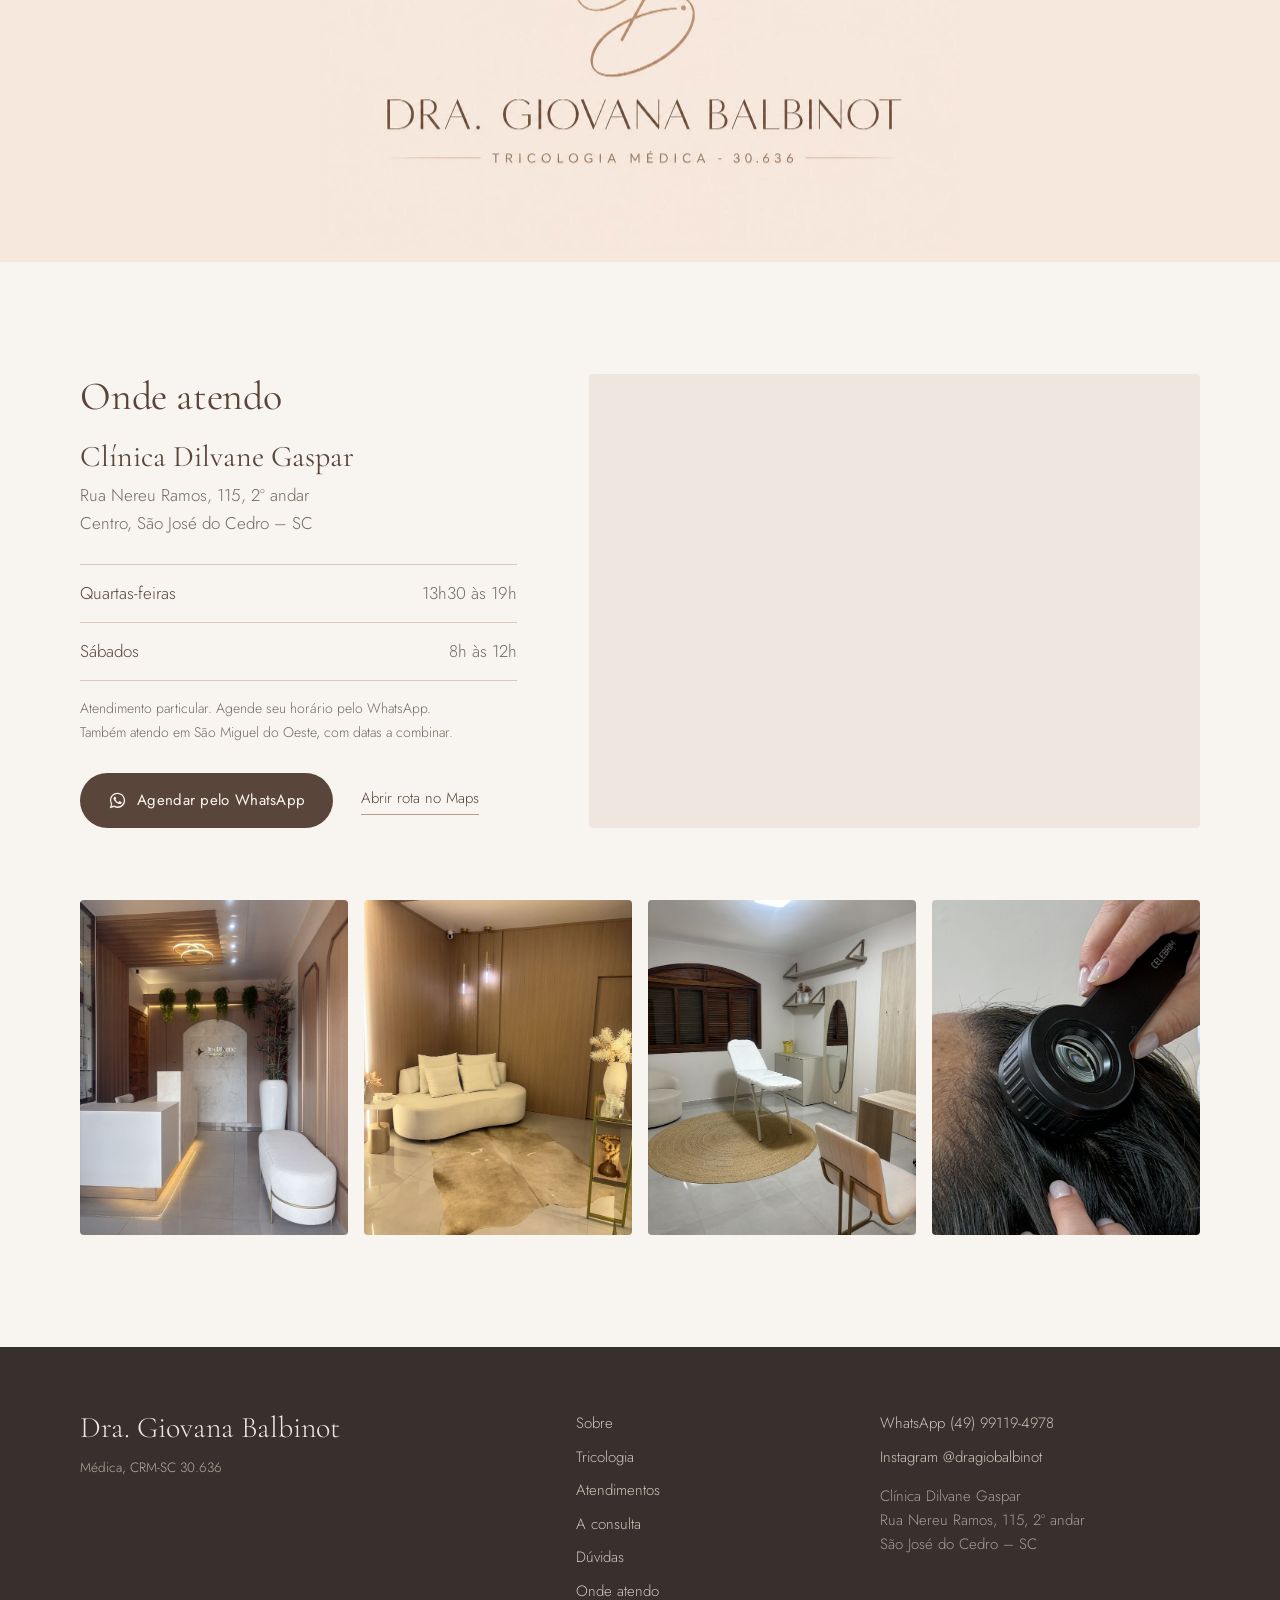
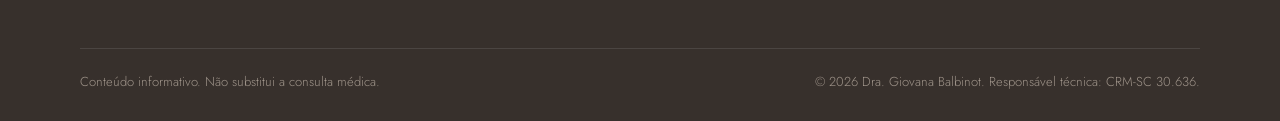
==== commit c2dac524: "Site 1: pós-graduação oculta até confirmar registro no CRM-SC Co-Authored-By: Claude Opus 5.5 <norep" ====
--- a/index.html
+++ b/index.html
@@ -100,10 +100,11 @@
       <blockquote class="citacao">“Tratamento capilar não é sobre tendências, é sobre escolhas certas.”</blockquote>
       <dl class="formacao">
         <div><dt>2021</dt><dd><b>Graduação em Medicina</b>Centro Universitário FAG</dd></div>
-        <div><dt>2025</dt><dd><b>Pós-graduação em Tricologia e Transplante Capilar</b>Instituto Lapidare</dd></div>
+        <!-- POS: aguardando confirmação do registro no CRM-SC; recolocar se confirmado
+        <div><dt>2025</dt><dd><b>Pós-graduação em Tricologia e Transplante Capilar</b>Instituto Lapidare</dd></div> -->
         <div><dt>2026</dt><dd><b>Raciocínio Avançado de Tricologia</b>Curso teórico e prático</dd></div>
       </dl>
-      <p class="titulo-cfm">Médica com pós-graduação em Tricologia e Transplante Capilar – NÃO ESPECIALISTA. CRM-SC 30.636.</p>
+      <p class="titulo-cfm">Médica, CRM-SC 30.636.</p><!-- POS: "Médica com pós-graduação em Tricologia e Transplante Capilar – NÃO ESPECIALISTA. CRM-SC 30.636." -->
     </div>
   </div>
 </section>
@@ -238,7 +239,7 @@
   <div class="wrap rodape-in">
     <div>
       <p class="rodape-nome">Dra. Giovana Balbinot</p>
-      <p class="rodape-tit">Médica, CRM-SC 30.636<br>Pós-graduação em Tricologia e Transplante Capilar – NÃO ESPECIALISTA</p>
+      <p class="rodape-tit">Médica, CRM-SC 30.636</p><!-- POS: <br>Pós-graduação em Tricologia e Transplante Capilar – NÃO ESPECIALISTA -->
     </div>
     <nav class="rodape-nav" aria-label="Rodapé">
       <a href="#sobre">Sobre</a><a href="#tricologia">Tricologia</a><a href="#atendimentos">Atendimentos</a><a href="#consulta">A consulta</a><a href="#duvidas">Dúvidas</a><a href="#local">Onde atendo</a>
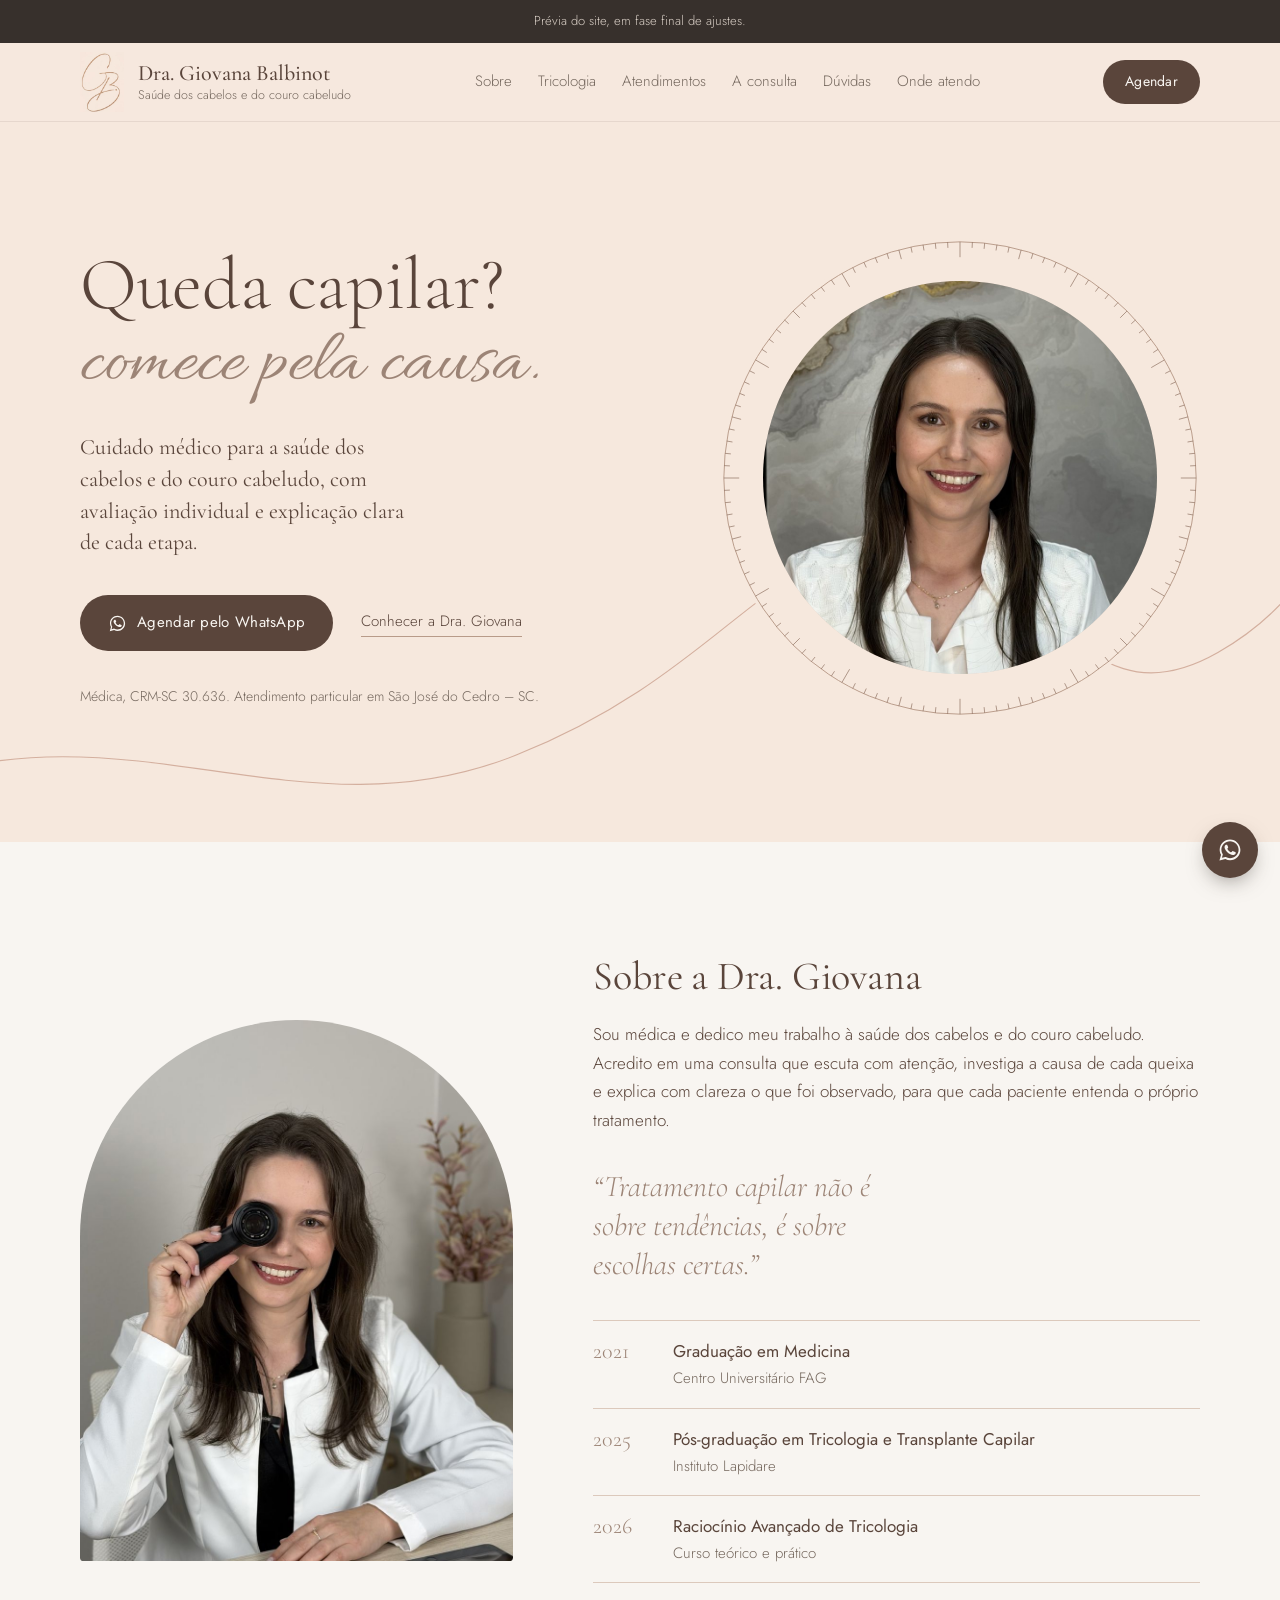
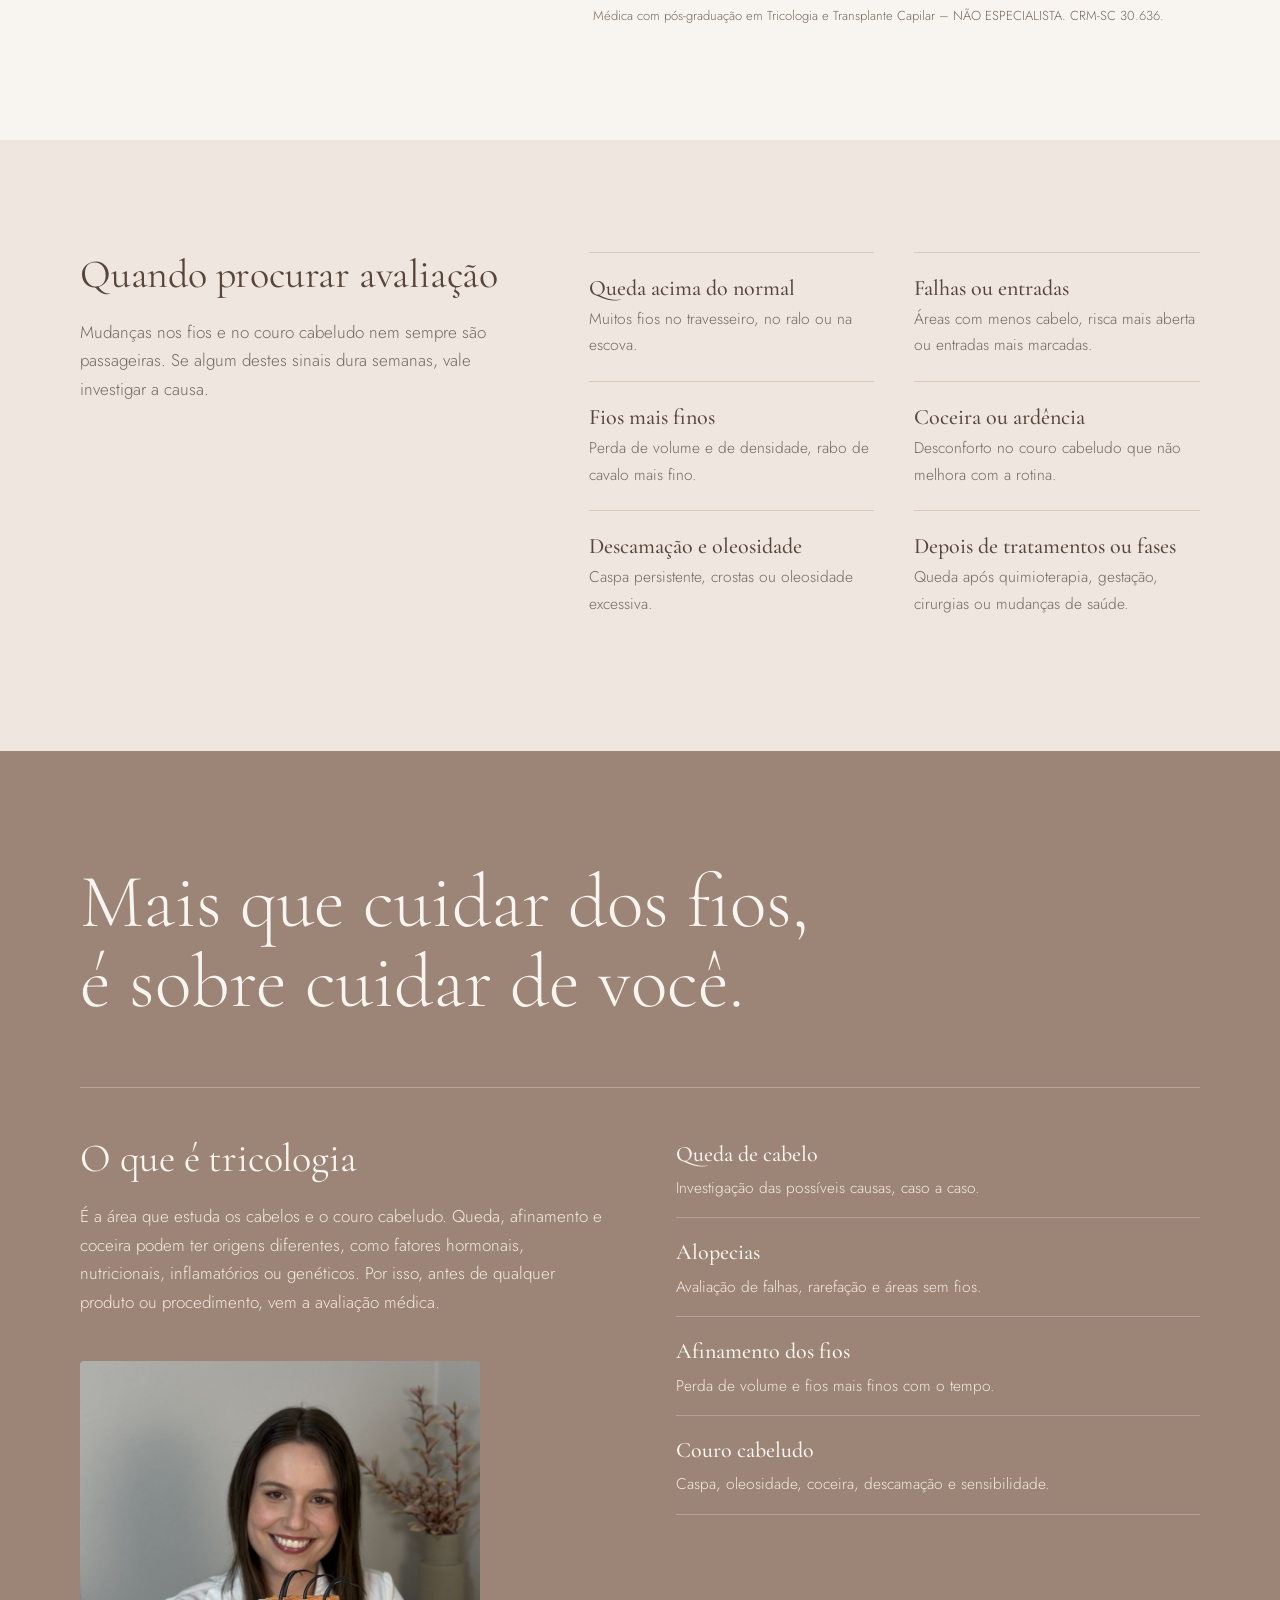
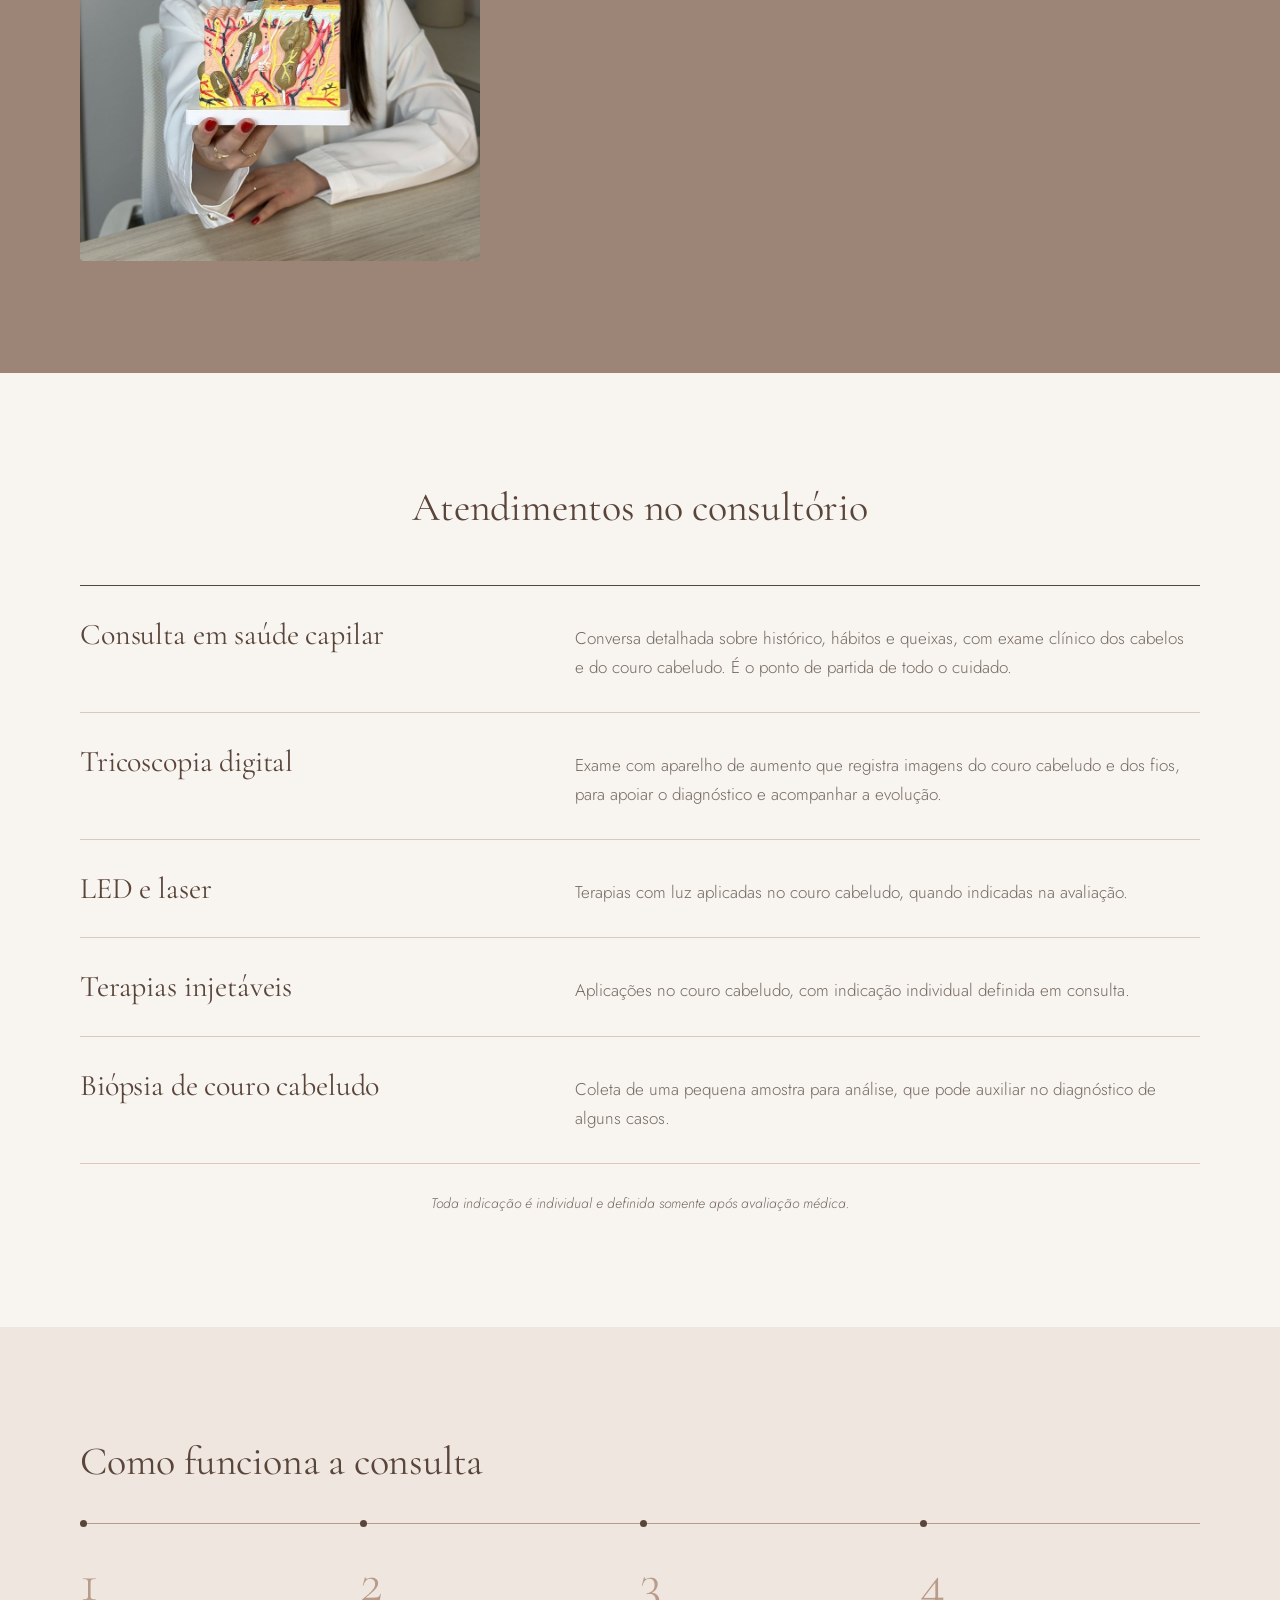
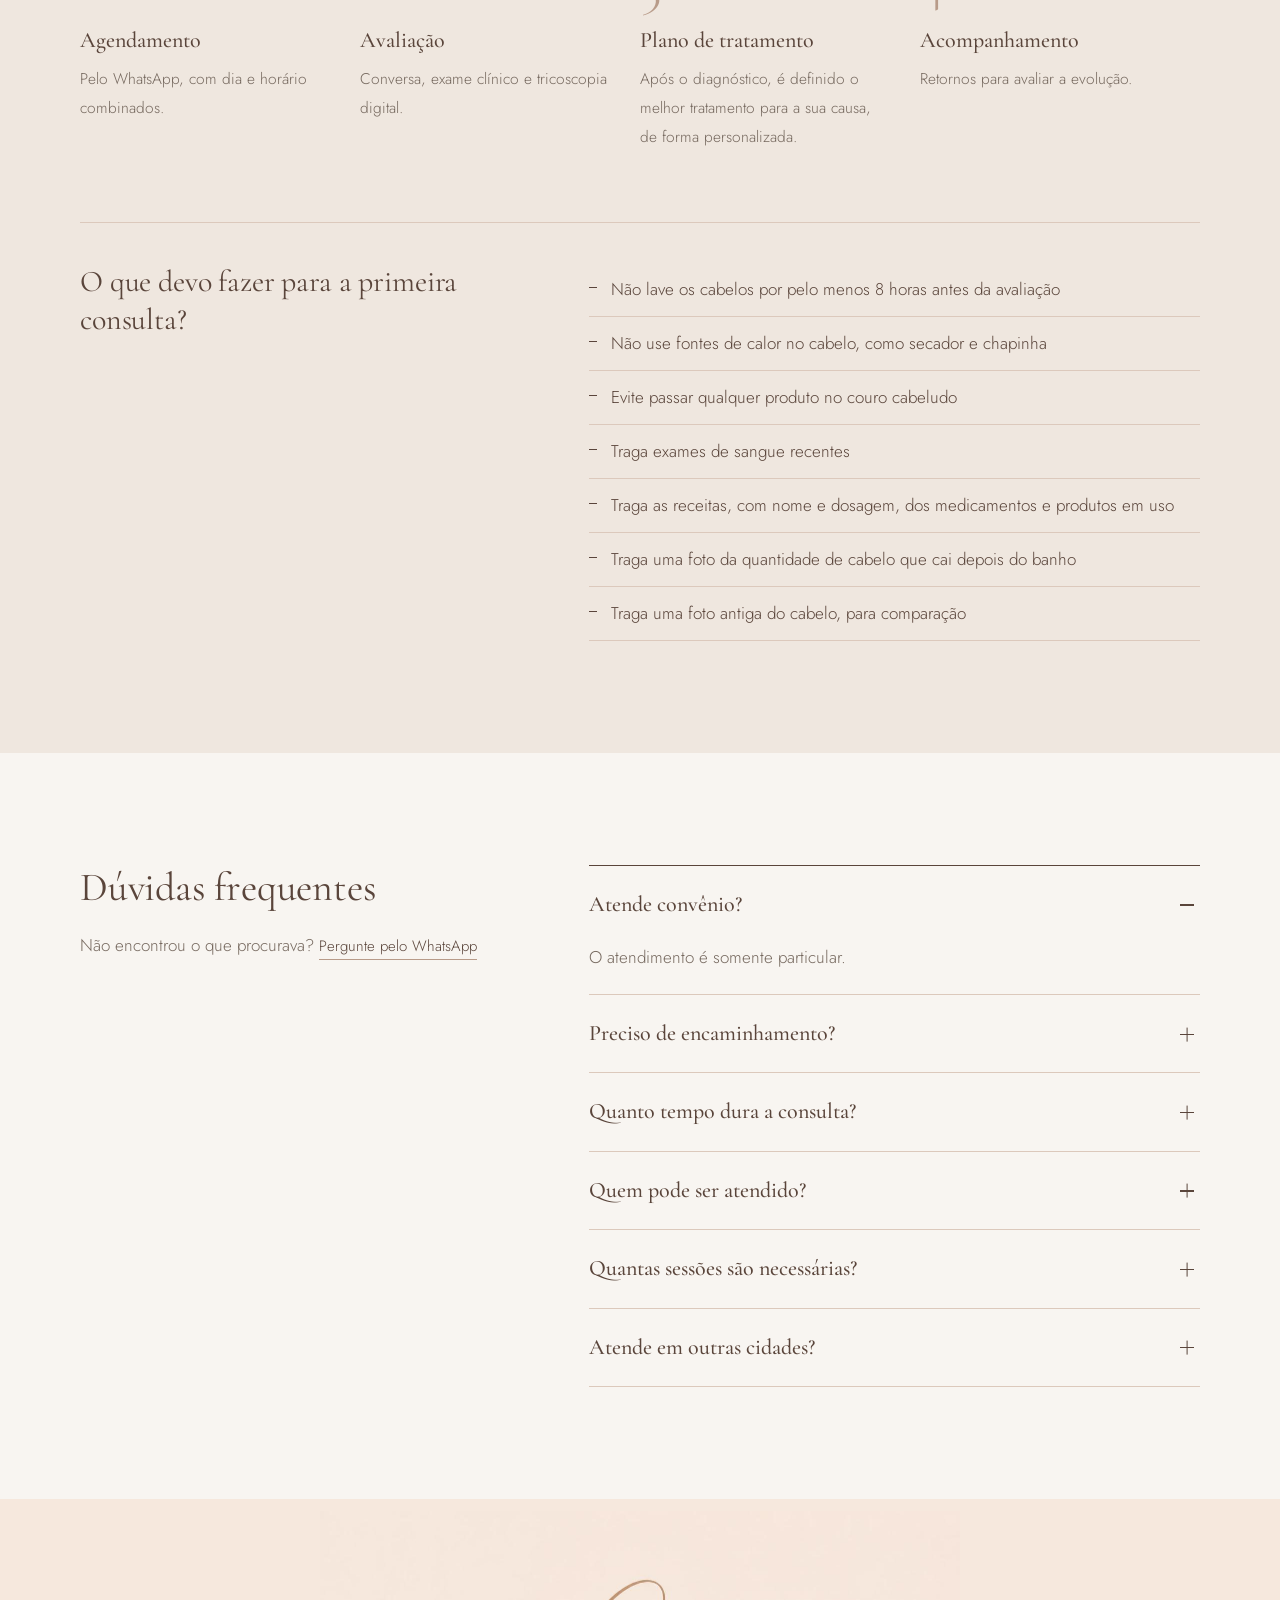
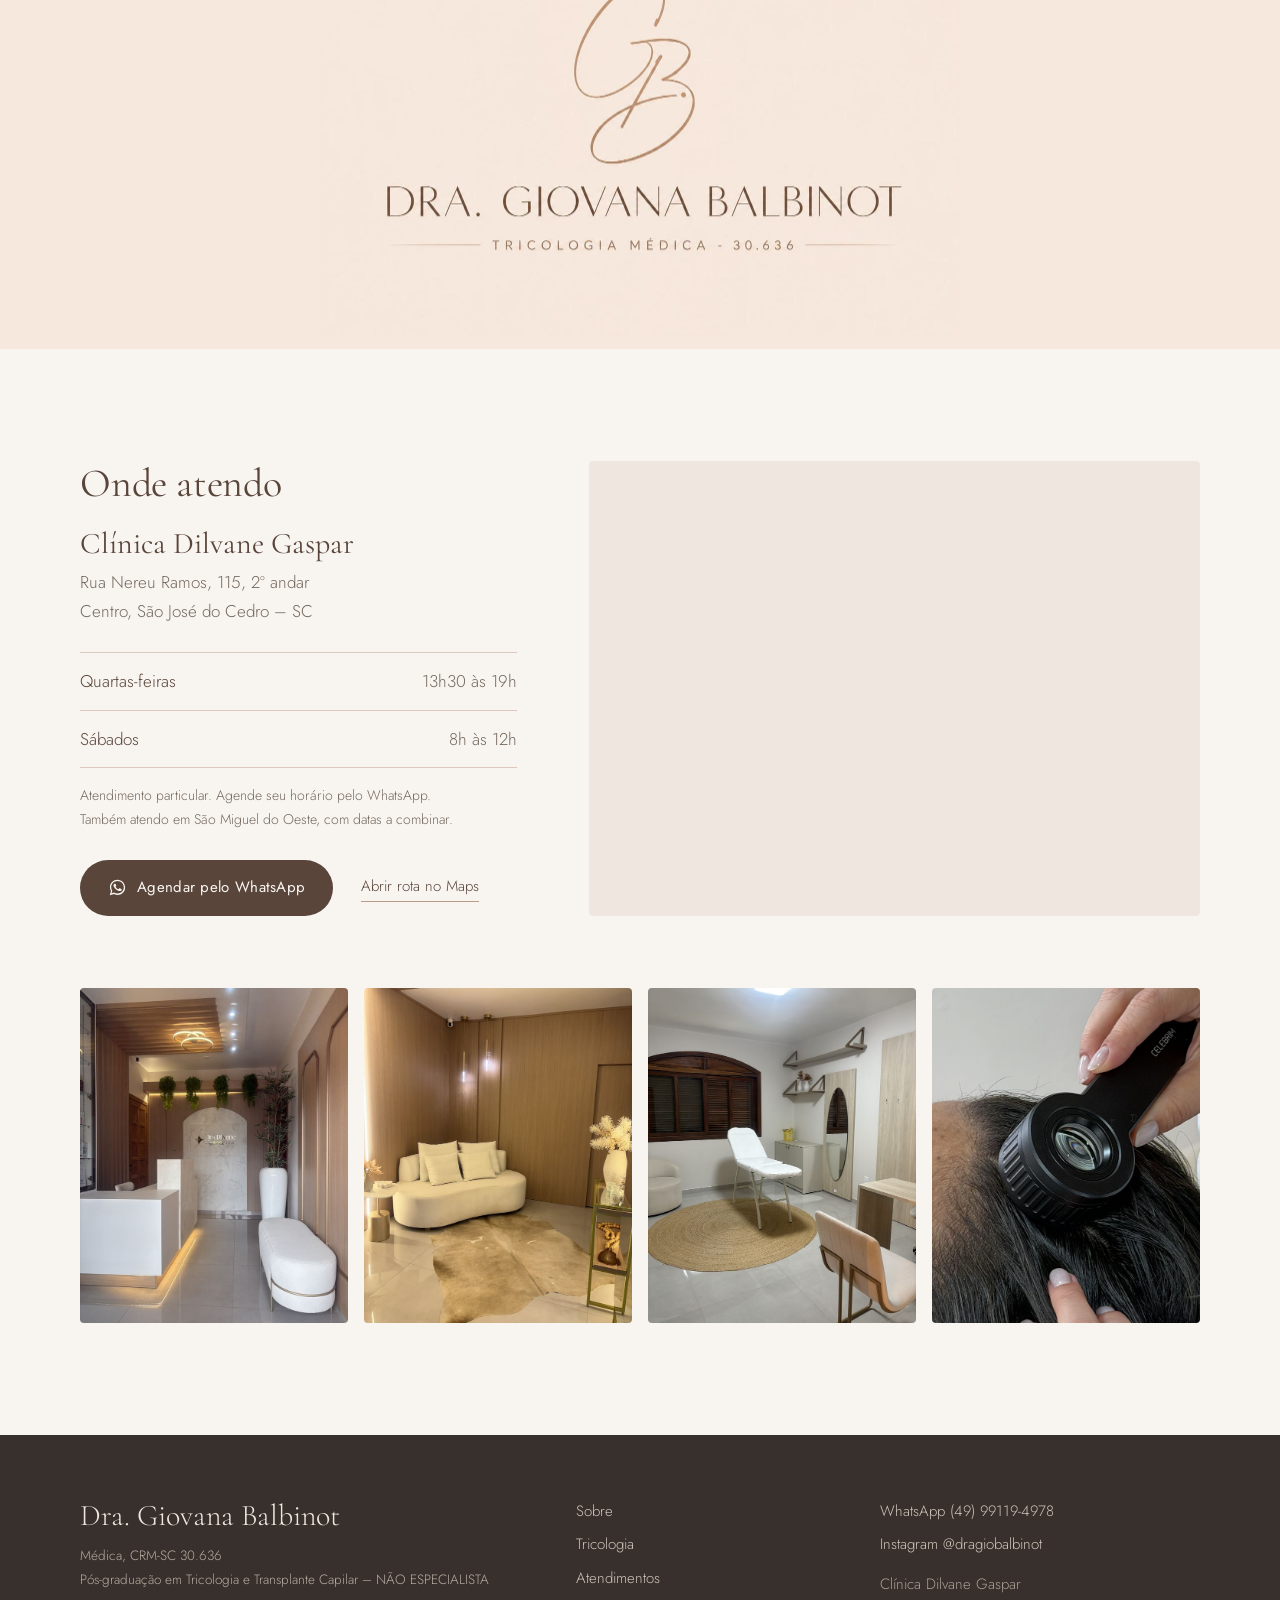
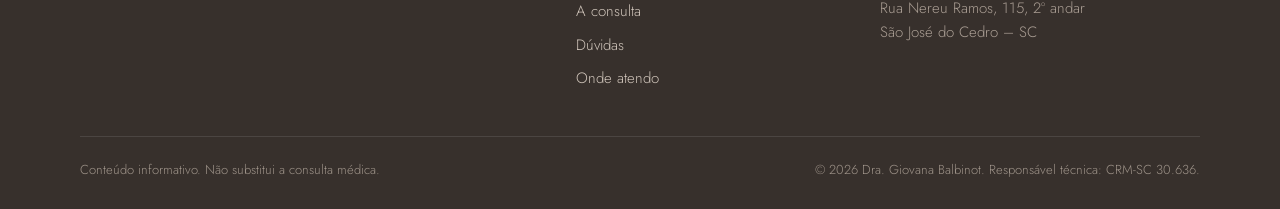
==== commit 5b566240: "Site 1: pós-graduação de volta (registro no CRM-SC confirmado) Co-Authored-By: Claude Opus 5.5 <nore" ====
--- a/index.html
+++ b/index.html
@@ -100,11 +100,10 @@
       <blockquote class="citacao">“Tratamento capilar não é sobre tendências, é sobre escolhas certas.”</blockquote>
       <dl class="formacao">
         <div><dt>2021</dt><dd><b>Graduação em Medicina</b>Centro Universitário FAG</dd></div>
-        <!-- POS: aguardando confirmação do registro no CRM-SC; recolocar se confirmado
-        <div><dt>2025</dt><dd><b>Pós-graduação em Tricologia e Transplante Capilar</b>Instituto Lapidare</dd></div> -->
+        <div><dt>2025</dt><dd><b>Pós-graduação em Tricologia e Transplante Capilar</b>Instituto Lapidare</dd></div>
         <div><dt>2026</dt><dd><b>Raciocínio Avançado de Tricologia</b>Curso teórico e prático</dd></div>
       </dl>
-      <p class="titulo-cfm">Médica, CRM-SC 30.636.</p><!-- POS: "Médica com pós-graduação em Tricologia e Transplante Capilar – NÃO ESPECIALISTA. CRM-SC 30.636." -->
+      <p class="titulo-cfm">Médica com pós-graduação em Tricologia e Transplante Capilar – NÃO ESPECIALISTA. CRM-SC 30.636.</p>
     </div>
   </div>
 </section>
@@ -239,7 +238,7 @@
   <div class="wrap rodape-in">
     <div>
       <p class="rodape-nome">Dra. Giovana Balbinot</p>
-      <p class="rodape-tit">Médica, CRM-SC 30.636</p><!-- POS: <br>Pós-graduação em Tricologia e Transplante Capilar – NÃO ESPECIALISTA -->
+      <p class="rodape-tit">Médica, CRM-SC 30.636<br>Pós-graduação em Tricologia e Transplante Capilar – NÃO ESPECIALISTA</p>
     </div>
     <nav class="rodape-nav" aria-label="Rodapé">
       <a href="#sobre">Sobre</a><a href="#tricologia">Tricologia</a><a href="#atendimentos">Atendimentos</a><a href="#consulta">A consulta</a><a href="#duvidas">Dúvidas</a><a href="#local">Onde atendo</a>
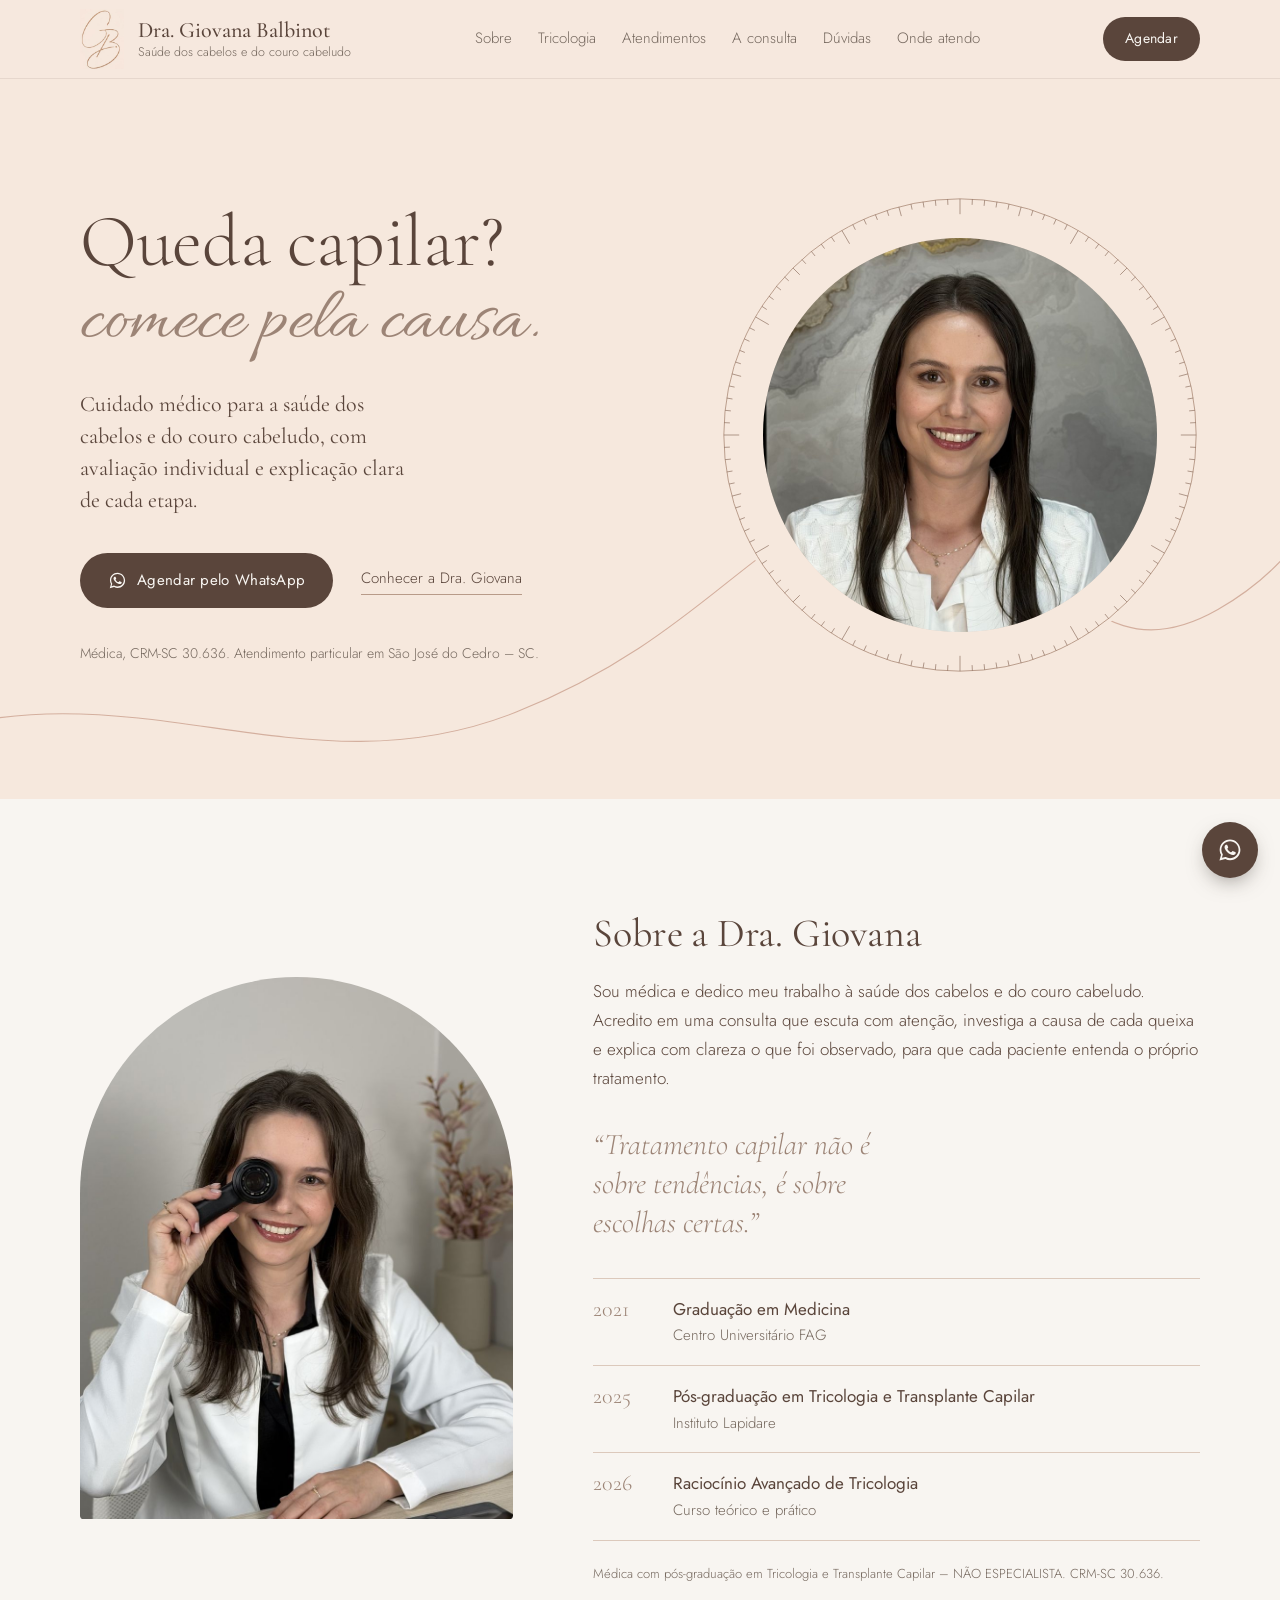
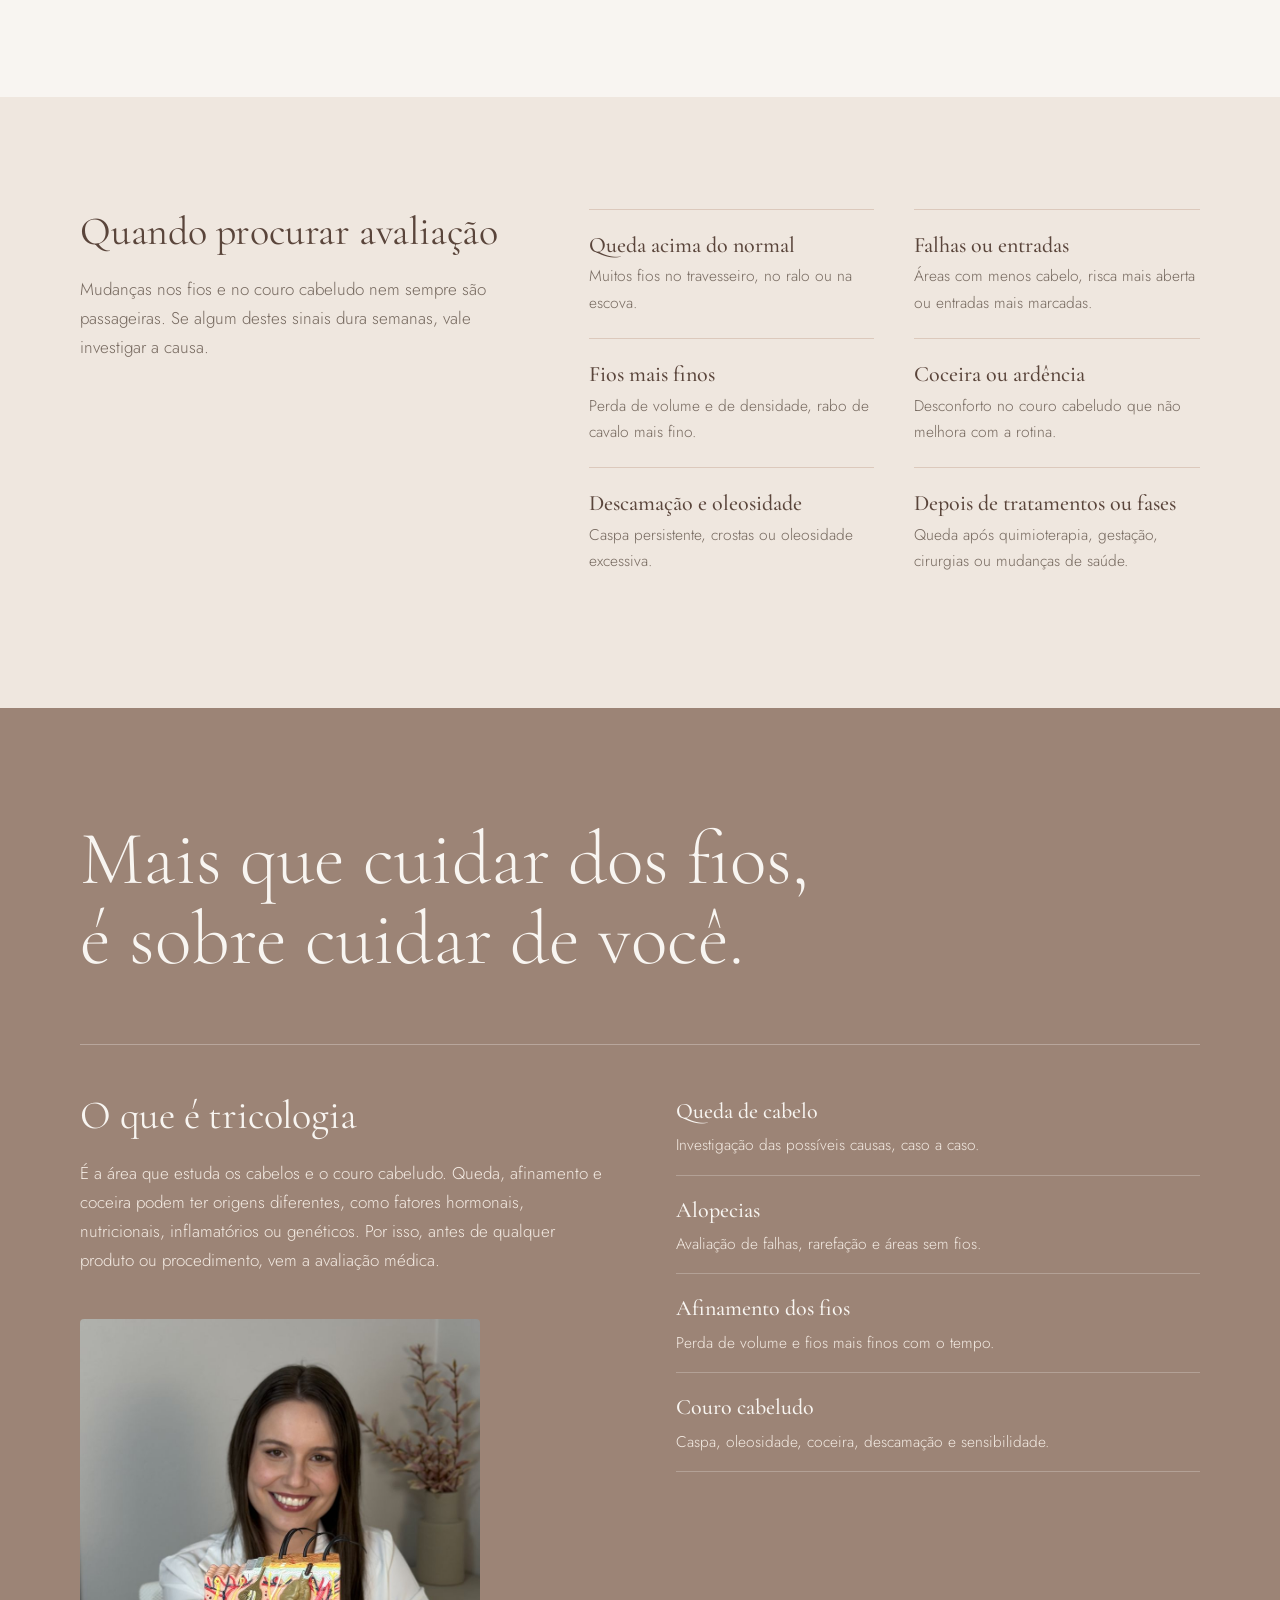
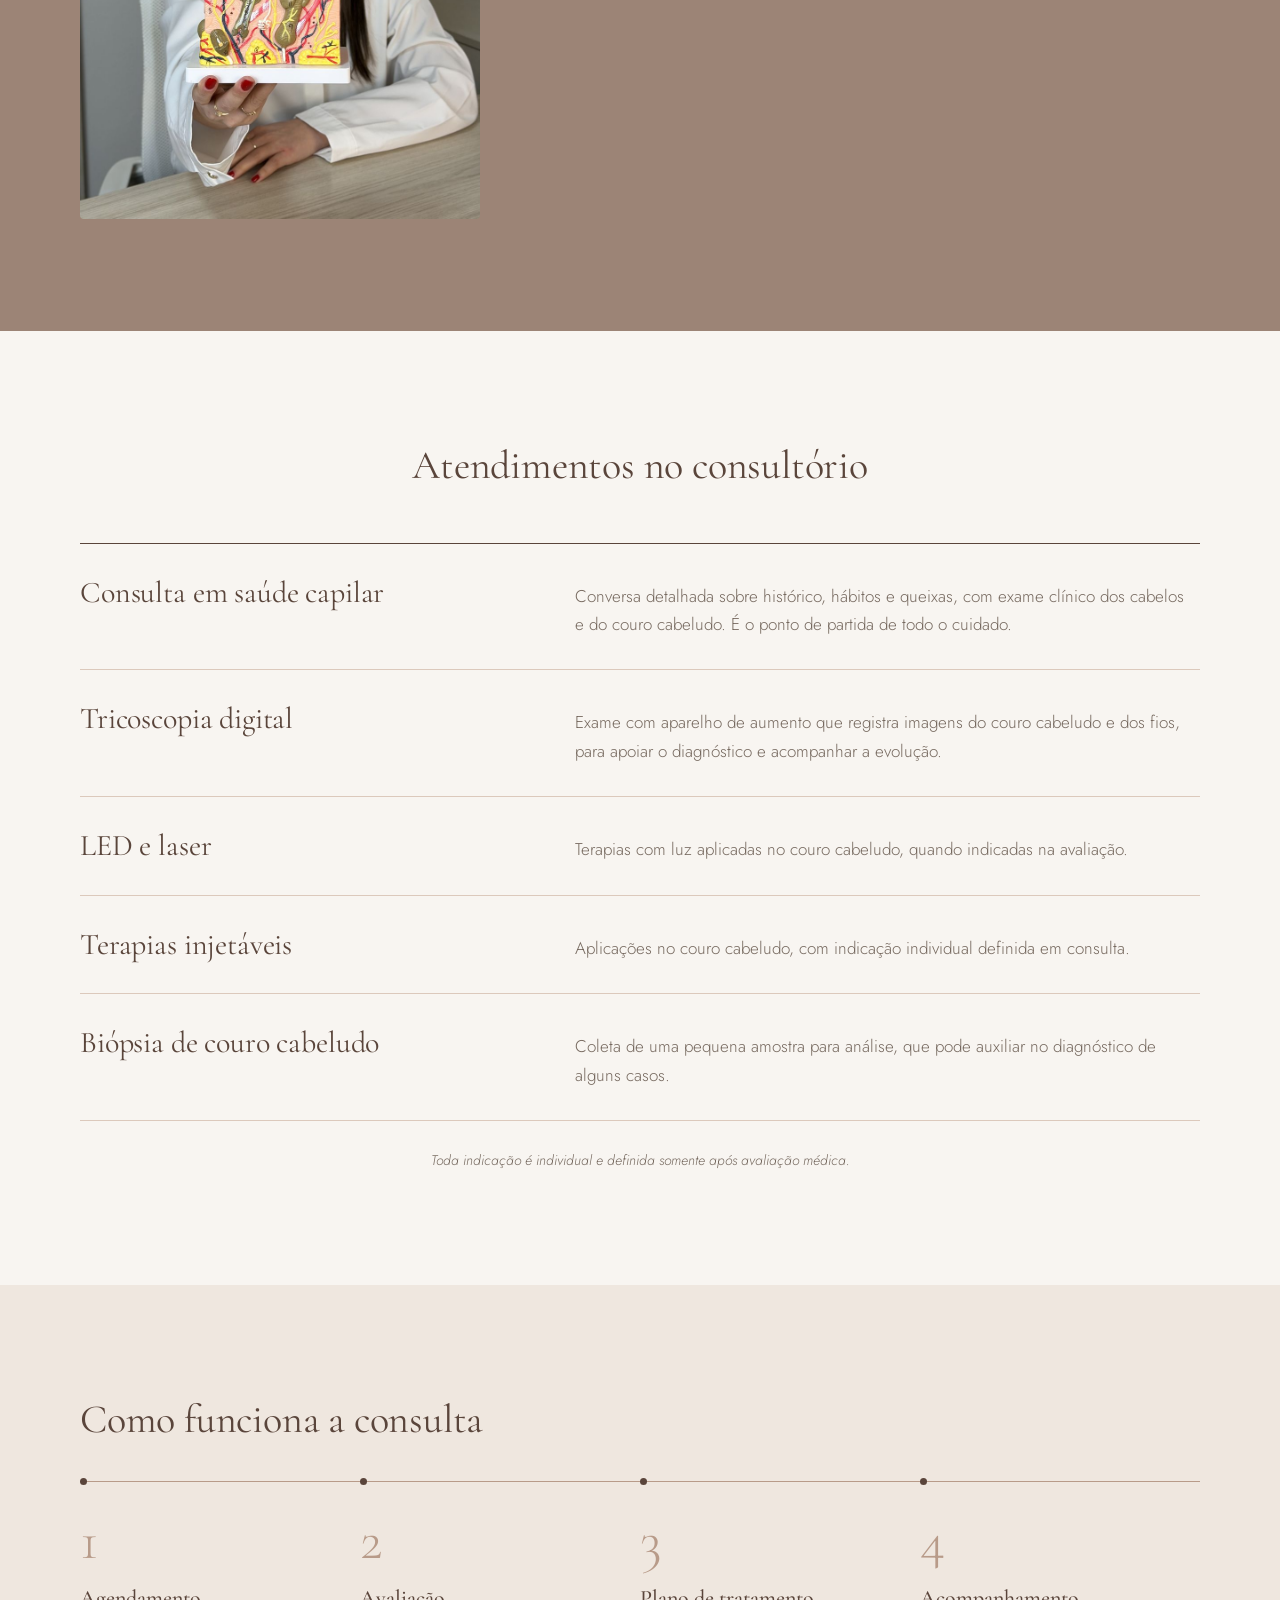
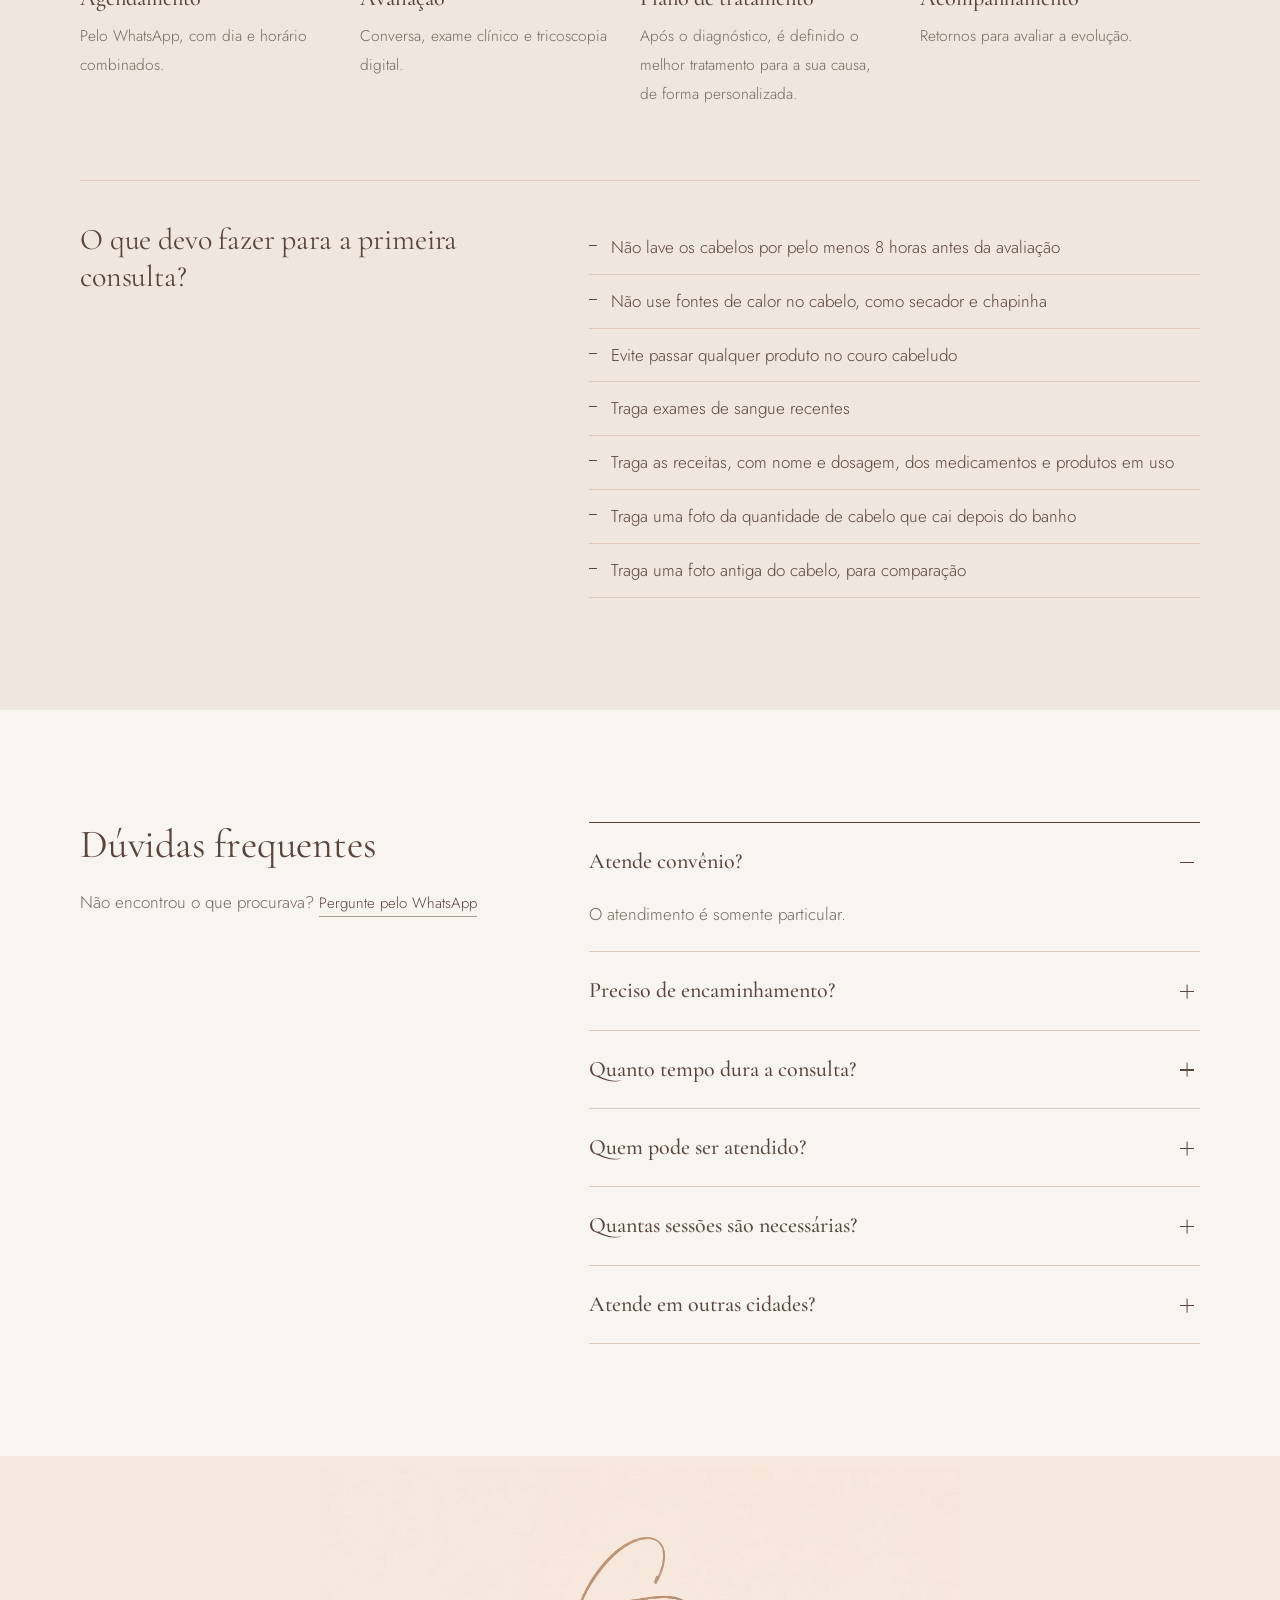
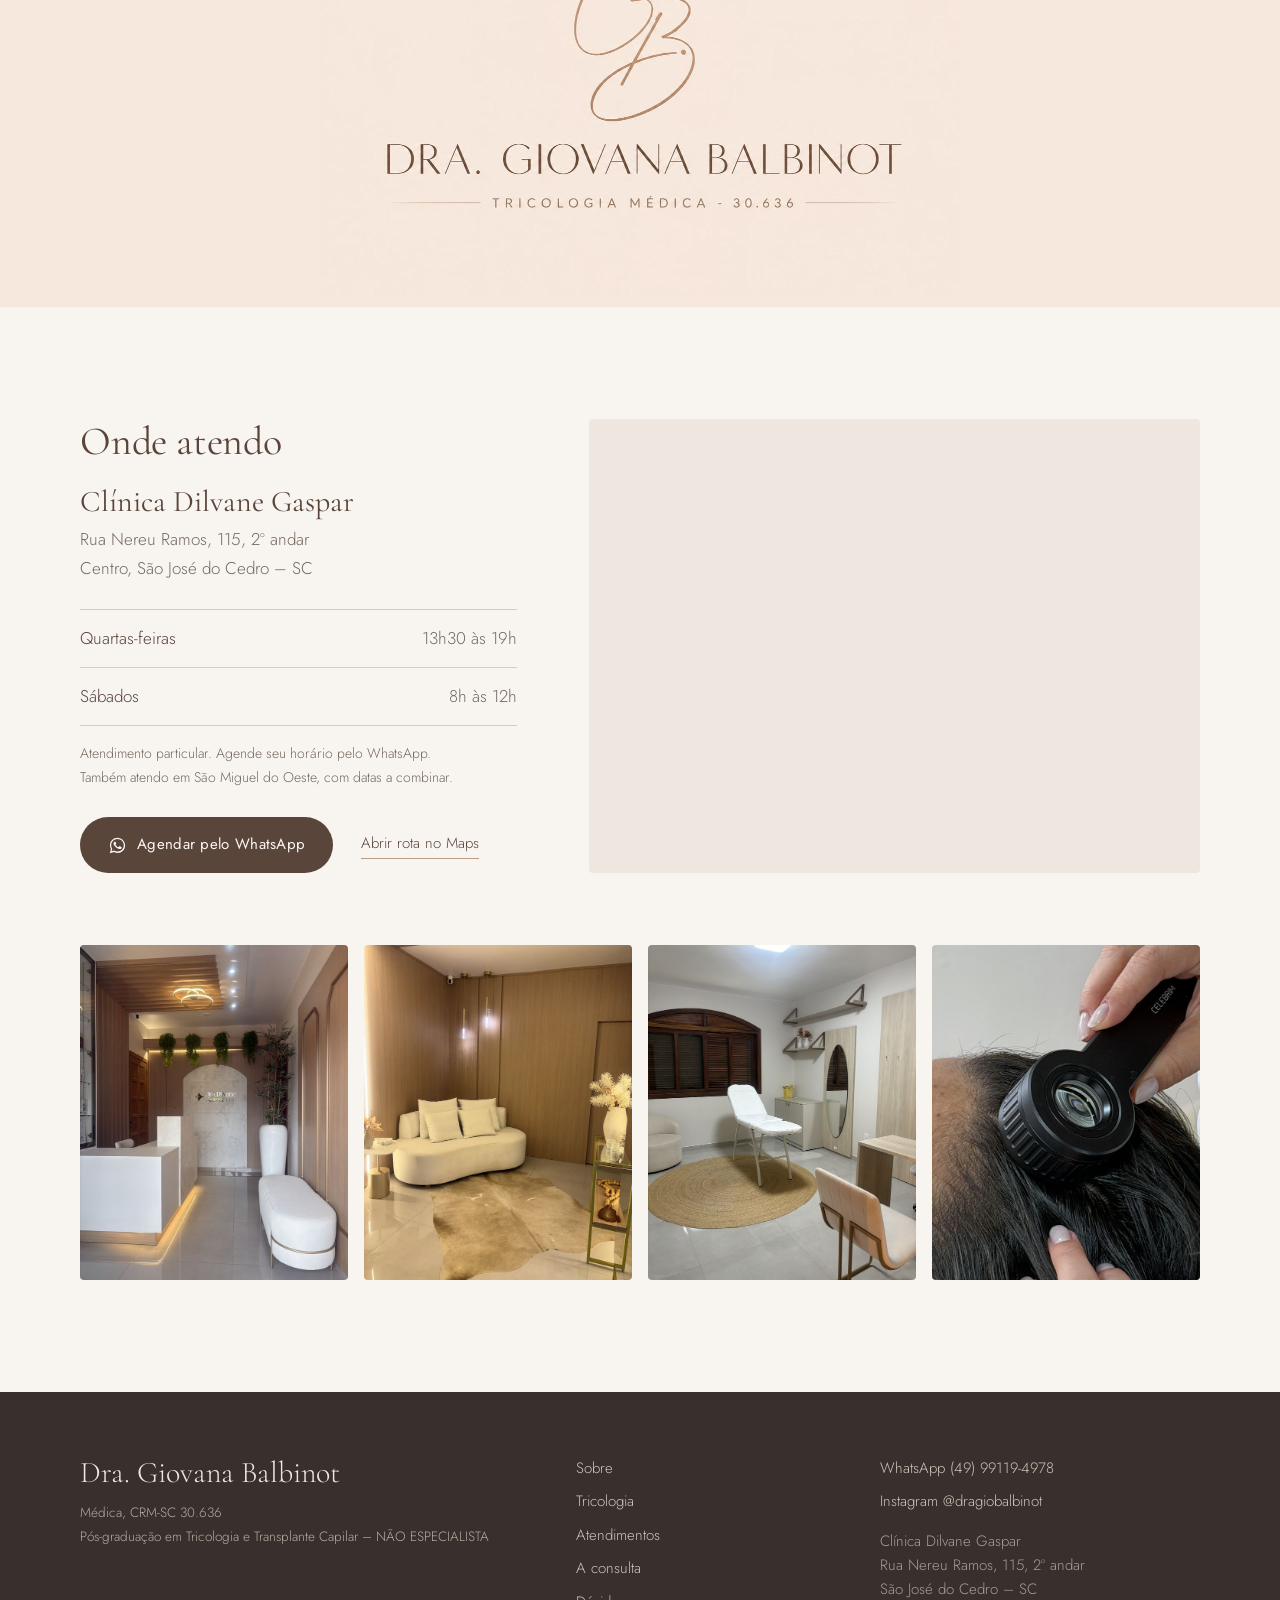
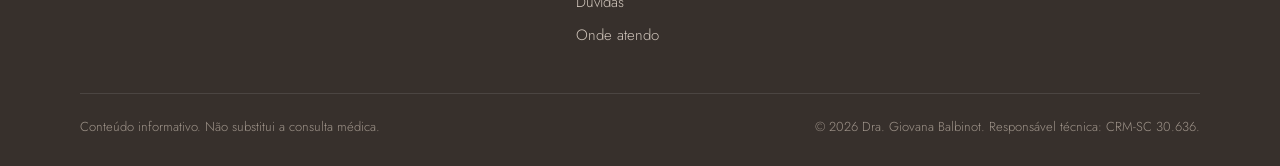
==== commit e3f8e996: "Lançamento: domínio dragiovanabalbinot.com.br, sem faixa de prévia, liberado para buscadores Co-Auth" ====
--- a/index.html
+++ b/index.html
@@ -6,11 +6,11 @@
 <title>Dra. Giovana Balbinot · Médica · Saúde capilar em São José do Cedro – SC</title>
 <meta name="description" content="Dra. Giovana Balbinot, médica (CRM-SC 30.636). Consultas voltadas à saúde dos cabelos e do couro cabeludo em São José do Cedro – SC. Agendamento pelo WhatsApp.">
 <meta name="theme-color" content="#F6E8DD">
-<meta name="robots" content="noindex, nofollow"><!-- prévia: remover ao publicar no domínio -->
 <meta property="og:type" content="website">
 <meta property="og:title" content="Dra. Giovana Balbinot · Saúde dos cabelos e do couro cabeludo">
 <meta property="og:description" content="Consultas em São José do Cedro – SC. Agendamento pelo WhatsApp.">
-<meta property="og:image" content="https://osvaldobiffi-source.github.io/site-dragiovana/img/logo.jpg">
+<meta property="og:image" content="https://dragiovanabalbinot.com.br/img/logo.jpg">
+<link rel="canonical" href="https://dragiovanabalbinot.com.br/">
 <link rel="icon" href="img/logo.jpg">
 <link rel="preconnect" href="https://fonts.googleapis.com">
 <link rel="preconnect" href="https://fonts.gstatic.com" crossorigin>
@@ -42,10 +42,6 @@
 </head>
 <body>
 
-<div class="previa-aviso" role="note">
-  <div class="wrap">Prévia do site, em fase final de ajustes.</div>
-</div>
-
 <header class="topo">
   <div class="wrap topo-in">
     <a href="#inicio" class="marca" aria-label="Dra. Giovana Balbinot, início">
